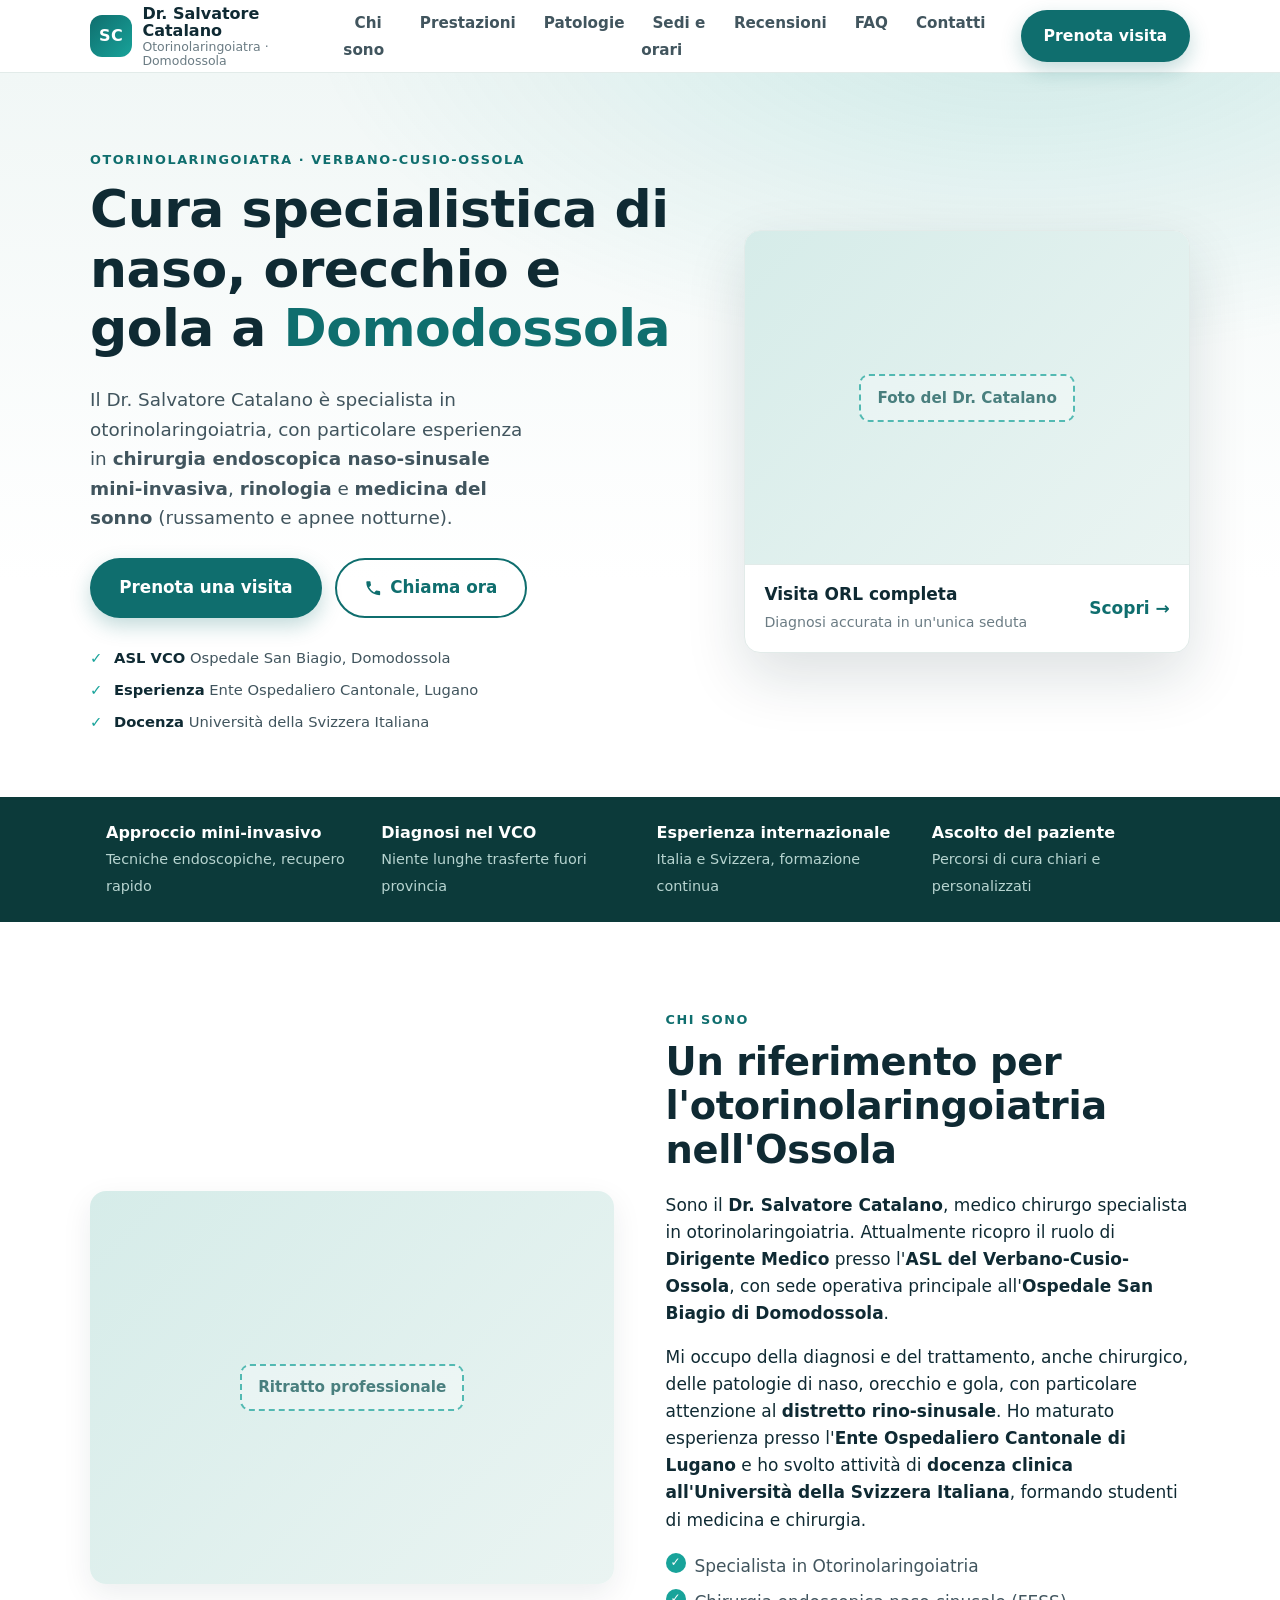
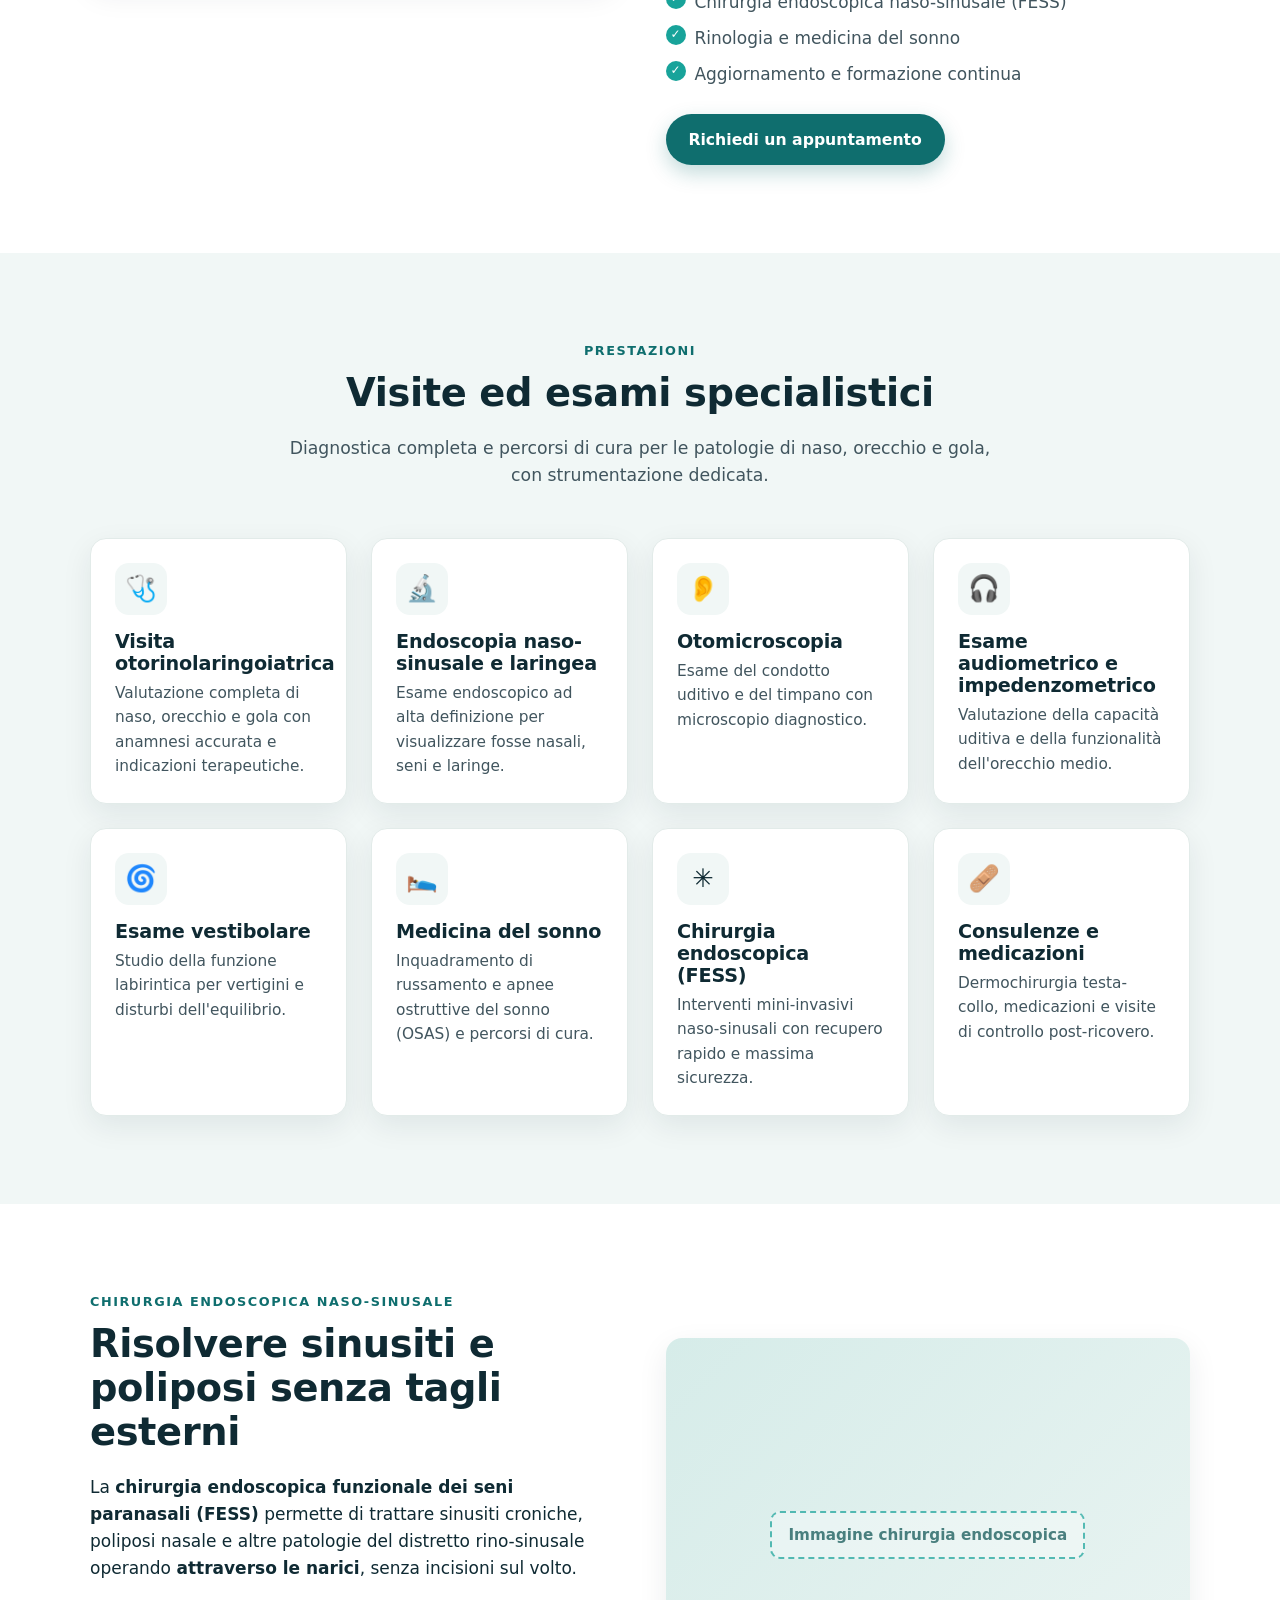
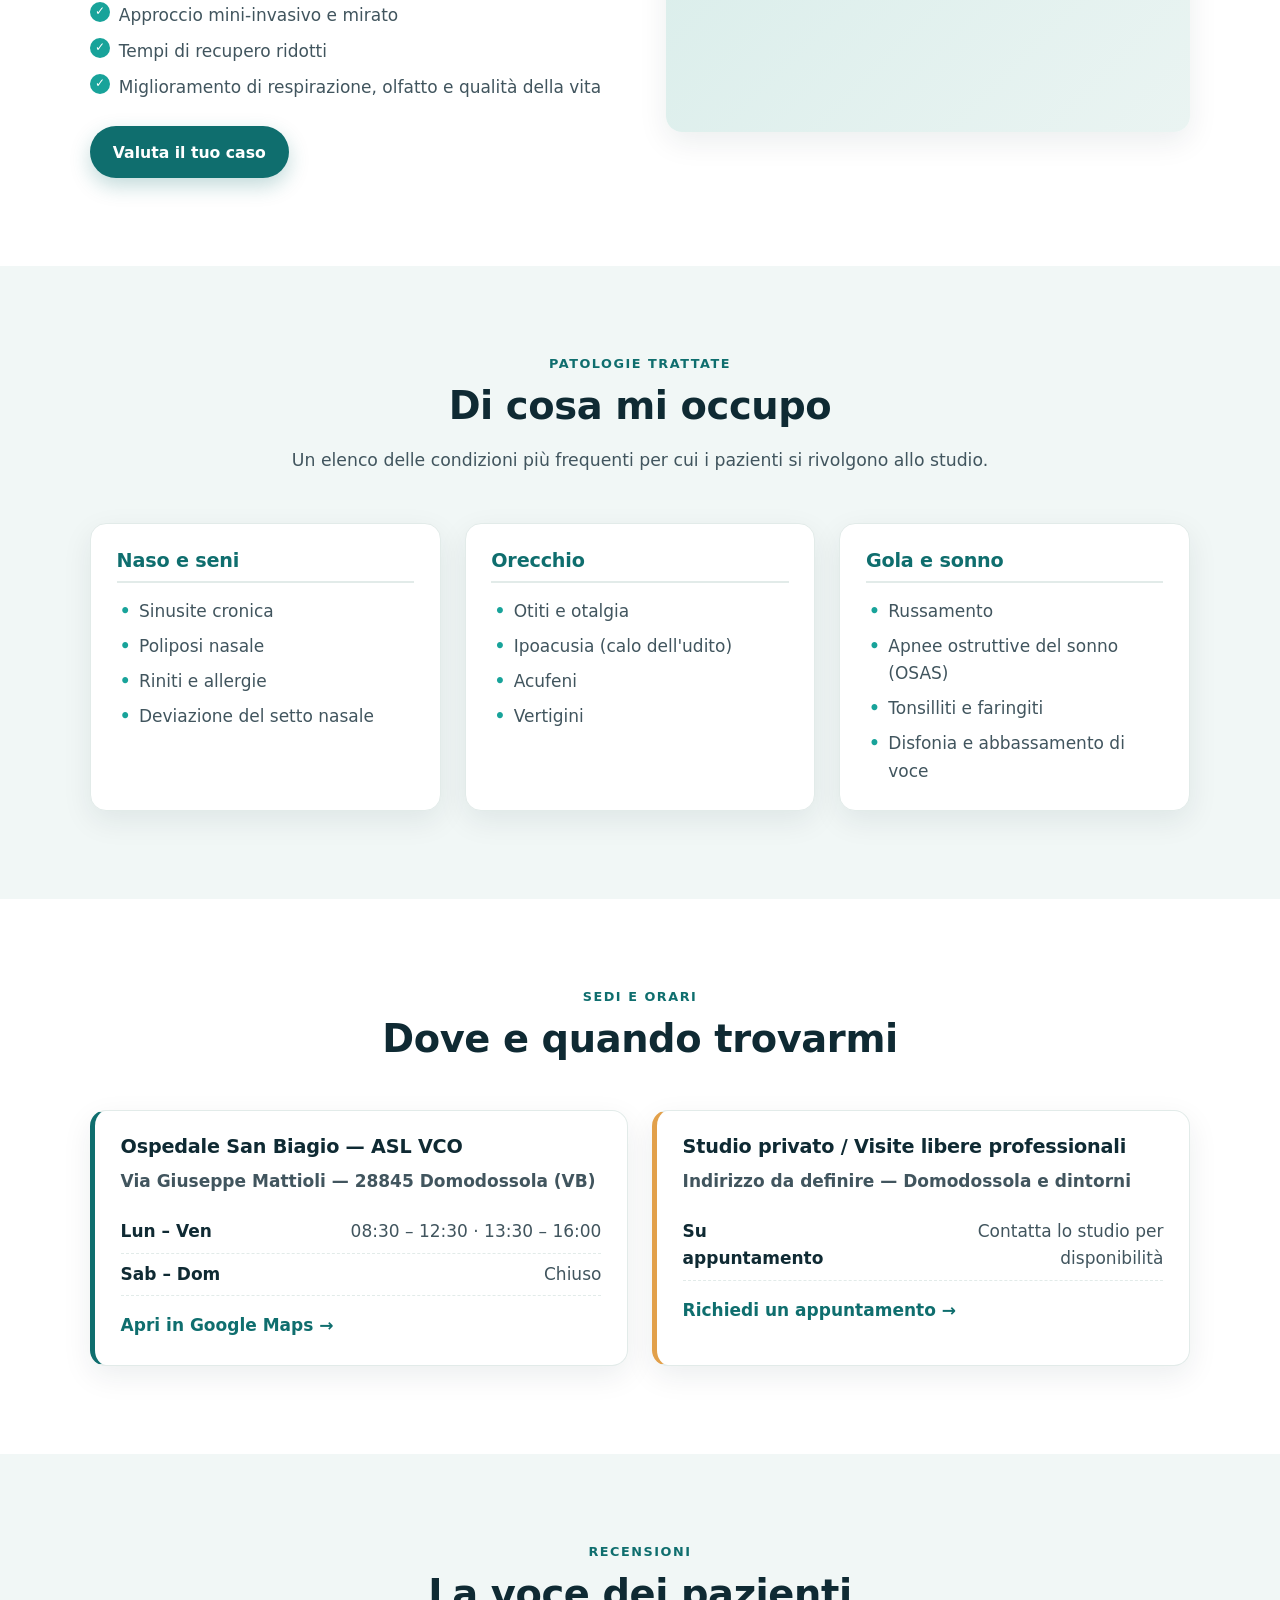
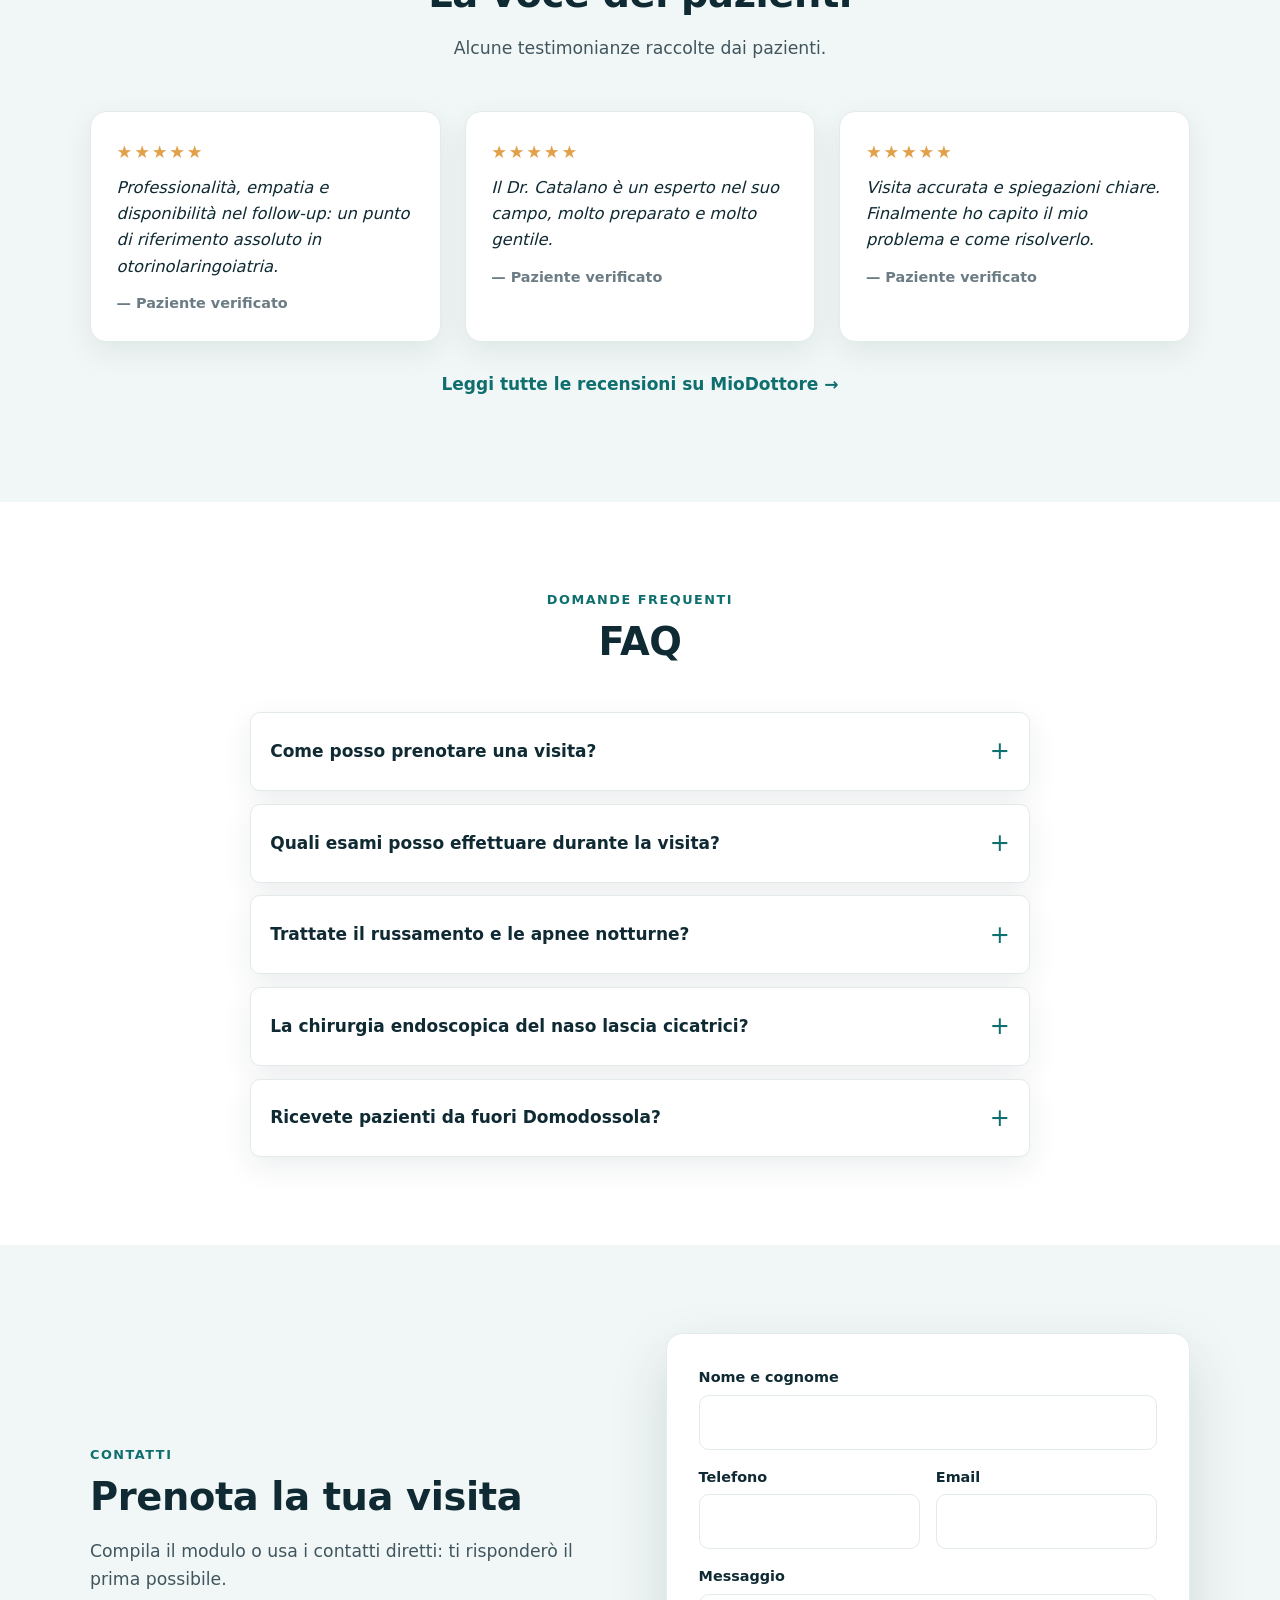
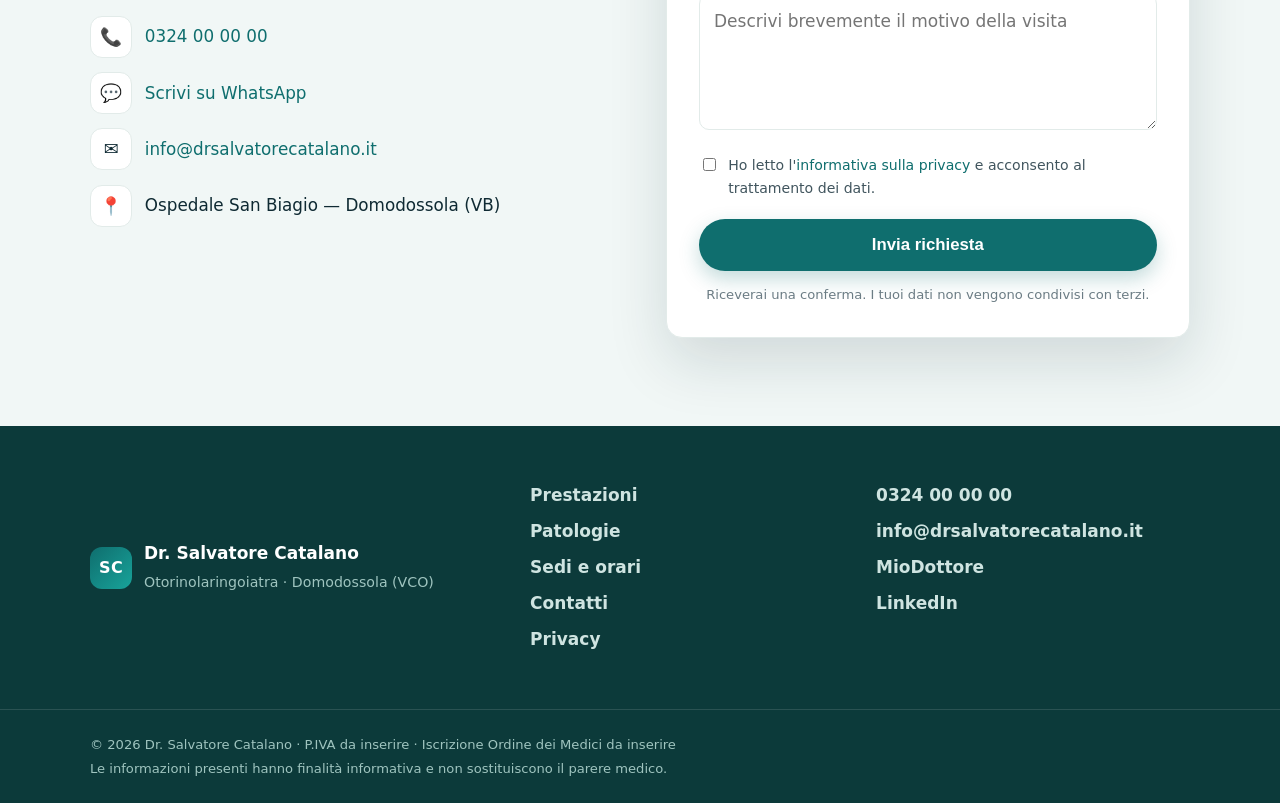
==== index.html @ 852cf67d "Crea sito statico per Dr. Salvatore Catalano (otorinolaringoiatra, Domodossola) Prima versione del s" ====
<!DOCTYPE html>
<html lang="it">
<head>
  <meta charset="UTF-8" />
  <meta name="viewport" content="width=device-width, initial-scale=1.0" />

  <!-- ===================== SEO PRIMARIO ===================== -->
  <title>Dr. Salvatore Catalano — Otorinolaringoiatra a Domodossola (VCO)</title>
  <meta name="description" content="Dr. Salvatore Catalano, otorinolaringoiatra a Domodossola. Visite ORL, chirurgia endoscopica naso-sinusale, rinologia e medicina del sonno (russamento e apnee notturne). Prenota la tua visita nel VCO." />
  <meta name="keywords" content="otorinolaringoiatra Domodossola, otorino Domodossola, otorino VCO, chirurgia endoscopica naso, apnee notturne Domodossola, rinologia Ossola, Salvatore Catalano otorino" />
  <meta name="author" content="Dr. Salvatore Catalano" />
  <meta name="robots" content="index, follow" />
  <link rel="canonical" href="https://drsalvatorecatalano.it/" />
  <meta name="theme-color" content="#0f6e6e" />

  <!-- ===================== OPEN GRAPH / SOCIAL ===================== -->
  <meta property="og:type" content="website" />
  <meta property="og:locale" content="it_IT" />
  <meta property="og:site_name" content="Dr. Salvatore Catalano — Otorinolaringoiatra" />
  <meta property="og:title" content="Dr. Salvatore Catalano — Otorinolaringoiatra a Domodossola (VCO)" />
  <meta property="og:description" content="Visite ORL, chirurgia endoscopica naso-sinusale, rinologia e medicina del sonno a Domodossola. Prenota la tua visita." />
  <meta property="og:url" content="https://drsalvatorecatalano.it/" />
  <meta property="og:image" content="https://drsalvatorecatalano.it/assets/img/og-image.jpg" />
  <meta name="twitter:card" content="summary_large_image" />
  <meta name="twitter:title" content="Dr. Salvatore Catalano — Otorinolaringoiatra a Domodossola (VCO)" />
  <meta name="twitter:description" content="Visite ORL, chirurgia endoscopica naso-sinusale, rinologia e medicina del sonno a Domodossola." />
  <meta name="twitter:image" content="https://drsalvatorecatalano.it/assets/img/og-image.jpg" />

  <!-- ===================== ICONE / MANIFEST ===================== -->
  <link rel="icon" type="image/svg+xml" href="assets/img/favicon.svg" />
  <link rel="apple-touch-icon" href="assets/img/favicon.svg" />
  <link rel="manifest" href="site.webmanifest" />

  <!-- ===================== STILI ===================== -->
  <link rel="stylesheet" href="assets/css/styles.css" />

  <!-- ===================== DATI STRUTTURATI (SEO LOCALE) =====================
       ⚠️ DA CONFERMARE: telefono, email, indirizzo esatto, coordinate geo, P.IVA.
       Questi dati alimentano Google e Maps: vanno resi REALI prima della pubblicazione. -->
  <script type="application/ld+json">
  {
    "@context": "https://schema.org",
    "@graph": [
      {
        "@type": ["Physician", "MedicalBusiness"],
        "@id": "https://drsalvatorecatalano.it/#medico",
        "name": "Dr. Salvatore Catalano — Otorinolaringoiatra",
        "alternateName": "Studio ORL Dr. Salvatore Catalano",
        "url": "https://drsalvatorecatalano.it/",
        "image": "https://drsalvatorecatalano.it/assets/img/og-image.jpg",
        "description": "Otorinolaringoiatra a Domodossola. Chirurgia endoscopica naso-sinusale, rinologia e medicina del sonno.",
        "medicalSpecialty": "Otolaryngologic",
        "priceRange": "€€",
        "telephone": "+39-0324-000000",
        "email": "info@drsalvatorecatalano.it",
        "address": {
          "@type": "PostalAddress",
          "streetAddress": "Ospedale San Biagio — Via Giuseppe Mattioli",
          "addressLocality": "Domodossola",
          "addressRegion": "VB",
          "postalCode": "28845",
          "addressCountry": "IT"
        },
        "geo": {
          "@type": "GeoCoordinates",
          "latitude": "46.1167",
          "longitude": "8.2925"
        },
        "areaServed": [
          { "@type": "City", "name": "Domodossola" },
          { "@type": "City", "name": "Villadossola" },
          { "@type": "City", "name": "Verbania" },
          { "@type": "AdministrativeArea", "name": "Verbano-Cusio-Ossola" }
        ],
        "availableService": [
          { "@type": "MedicalProcedure", "name": "Visita otorinolaringoiatrica specialistica" },
          { "@type": "MedicalProcedure", "name": "Endoscopia naso-sinusale e laringea" },
          { "@type": "MedicalProcedure", "name": "Chirurgia endoscopica naso-sinusale (FESS)" },
          { "@type": "MedicalProcedure", "name": "Diagnosi e cura delle apnee ostruttive del sonno" },
          { "@type": "MedicalProcedure", "name": "Esame audiometrico e impedenzometrico" },
          { "@type": "MedicalProcedure", "name": "Esame vestibolare" }
        ],
        "openingHoursSpecification": [
          {
            "@type": "OpeningHoursSpecification",
            "dayOfWeek": ["Monday", "Tuesday", "Wednesday", "Thursday", "Friday"],
            "opens": "08:30",
            "closes": "12:30"
          },
          {
            "@type": "OpeningHoursSpecification",
            "dayOfWeek": ["Monday", "Tuesday", "Wednesday", "Thursday", "Friday"],
            "opens": "13:30",
            "closes": "16:00"
          }
        ],
        "sameAs": [
          "https://www.miodottore.it/salvatore-catalano2/otorino/domodossola",
          "https://www.linkedin.com/in/salvatore-catalano-739bb5241/"
        ]
      },
      {
        "@type": "WebSite",
        "@id": "https://drsalvatorecatalano.it/#website",
        "url": "https://drsalvatorecatalano.it/",
        "name": "Dr. Salvatore Catalano — Otorinolaringoiatra",
        "inLanguage": "it-IT",
        "publisher": { "@id": "https://drsalvatorecatalano.it/#medico" }
      }
    ]
  }
  </script>
</head>

<body>
  <!-- ===================== SKIP LINK (accessibilità) ===================== -->
  <a class="skip-link" href="#main">Salta al contenuto</a>

  <!-- ===================== HEADER ===================== -->
  <header class="site-header" id="site-header">
    <div class="container header-inner">
      <a href="#hero" class="brand" aria-label="Dr. Salvatore Catalano — Home">
        <span class="brand-mark" aria-hidden="true">SC</span>
        <span class="brand-text">
          <strong>Dr. Salvatore Catalano</strong>
          <small>Otorinolaringoiatra · Domodossola</small>
        </span>
      </a>

      <nav class="main-nav" id="main-nav" aria-label="Navigazione principale">
        <ul>
          <li><a href="#chi-sono">Chi sono</a></li>
          <li><a href="#prestazioni">Prestazioni</a></li>
          <li><a href="#patologie">Patologie</a></li>
          <li><a href="#sedi">Sedi e orari</a></li>
          <li><a href="#recensioni">Recensioni</a></li>
          <li><a href="#faq">FAQ</a></li>
          <li><a href="#contatti">Contatti</a></li>
        </ul>
      </nav>

      <a href="#contatti" class="btn btn-primary header-cta">Prenota visita</a>

      <button class="nav-toggle" id="nav-toggle" aria-expanded="false" aria-controls="main-nav" aria-label="Apri il menu">
        <span></span><span></span><span></span>
      </button>
    </div>
  </header>

  <main id="main">
    <!-- ===================== HERO ===================== -->
    <section class="hero" id="hero">
      <div class="container hero-inner">
        <div class="hero-content">
          <p class="eyebrow">Otorinolaringoiatra · Verbano-Cusio-Ossola</p>
          <h1>Cura specialistica di naso, orecchio e gola a <span class="hl">Domodossola</span></h1>
          <p class="lead">
            Il Dr. Salvatore Catalano è specialista in otorinolaringoiatria, con particolare
            esperienza in <strong>chirurgia endoscopica naso-sinusale mini-invasiva</strong>,
            <strong>rinologia</strong> e <strong>medicina del sonno</strong> (russamento e apnee notturne).
          </p>
          <div class="hero-actions">
            <a href="#contatti" class="btn btn-primary btn-lg">Prenota una visita</a>
            <!-- ⚠️ DA CONFERMARE: numero di telefono reale -->
            <a href="tel:+390324000000" class="btn btn-ghost btn-lg">
              <svg viewBox="0 0 24 24" aria-hidden="true" class="ico"><path d="M6.6 10.8a15.5 15.5 0 0 0 6.6 6.6l2.2-2.2a1 1 0 0 1 1-.24 11.4 11.4 0 0 0 3.6.58 1 1 0 0 1 1 1V20a1 1 0 0 1-1 1A17 17 0 0 1 3 4a1 1 0 0 1 1-1h3.5a1 1 0 0 1 1 1 11.4 11.4 0 0 0 .58 3.6 1 1 0 0 1-.24 1z"/></svg>
              Chiama ora
            </a>
          </div>
          <ul class="hero-badges">
            <li><span>ASL VCO</span> Ospedale San Biagio, Domodossola</li>
            <li><span>Esperienza</span> Ente Ospedaliero Cantonale, Lugano</li>
            <li><span>Docenza</span> Università della Svizzera Italiana</li>
          </ul>
        </div>

        <div class="hero-card">
          <div class="hero-photo" role="img" aria-label="Foto del Dr. Salvatore Catalano (da inserire)">
            <!-- ⚠️ DA INSERIRE: foto professionale del medico in assets/img/dott-catalano.jpg -->
            <span class="photo-placeholder">Foto del Dr. Catalano</span>
          </div>
          <div class="hero-card-foot">
            <div>
              <strong>Visita ORL completa</strong>
              <small>Diagnosi accurata in un'unica seduta</small>
            </div>
            <a href="#prestazioni" class="link-arrow">Scopri →</a>
          </div>
        </div>
      </div>
    </section>

    <!-- ===================== STRIP DI FIDUCIA ===================== -->
    <section class="trust-strip" aria-label="Punti di forza">
      <div class="container trust-grid">
        <div class="trust-item">
          <strong>Approccio mini-invasivo</strong>
          <span>Tecniche endoscopiche, recupero rapido</span>
        </div>
        <div class="trust-item">
          <strong>Diagnosi nel VCO</strong>
          <span>Niente lunghe trasferte fuori provincia</span>
        </div>
        <div class="trust-item">
          <strong>Esperienza internazionale</strong>
          <span>Italia e Svizzera, formazione continua</span>
        </div>
        <div class="trust-item">
          <strong>Ascolto del paziente</strong>
          <span>Percorsi di cura chiari e personalizzati</span>
        </div>
      </div>
    </section>

    <!-- ===================== CHI SONO ===================== -->
    <section class="section" id="chi-sono">
      <div class="container two-col">
        <div class="col-media">
          <div class="about-photo" role="img" aria-label="Ritratto del Dr. Salvatore Catalano (da inserire)">
            <span class="photo-placeholder">Ritratto professionale</span>
          </div>
        </div>
        <div class="col-text">
          <p class="eyebrow">Chi sono</p>
          <h2>Un riferimento per l'otorinolaringoiatria nell'Ossola</h2>
          <p>
            Sono il <strong>Dr. Salvatore Catalano</strong>, medico chirurgo specialista in
            otorinolaringoiatria. Attualmente ricopro il ruolo di <strong>Dirigente Medico</strong>
            presso l'<strong>ASL del Verbano-Cusio-Ossola</strong>, con sede operativa principale
            all'<strong>Ospedale San Biagio di Domodossola</strong>.
          </p>
          <p>
            Mi occupo della diagnosi e del trattamento, anche chirurgico, delle patologie di
            naso, orecchio e gola, con particolare attenzione al <strong>distretto rino-sinusale</strong>.
            Ho maturato esperienza presso l'<strong>Ente Ospedaliero Cantonale di Lugano</strong> e
            ho svolto attività di <strong>docenza clinica all'Università della Svizzera Italiana</strong>,
            formando studenti di medicina e chirurgia.
          </p>
          <ul class="credentials">
            <li>Specialista in Otorinolaringoiatria</li>
            <li>Chirurgia endoscopica naso-sinusale (FESS)</li>
            <li>Rinologia e medicina del sonno</li>
            <li>Aggiornamento e formazione continua</li>
          </ul>
          <a href="#contatti" class="btn btn-primary">Richiedi un appuntamento</a>
        </div>
      </div>
    </section>

    <!-- ===================== PRESTAZIONI ===================== -->
    <section class="section section-soft" id="prestazioni">
      <div class="container">
        <div class="section-head">
          <p class="eyebrow">Prestazioni</p>
          <h2>Visite ed esami specialistici</h2>
          <p class="section-sub">
            Diagnostica completa e percorsi di cura per le patologie di naso, orecchio e gola,
            con strumentazione dedicata.
          </p>
        </div>

        <div class="cards-grid">
          <article class="card">
            <div class="card-ico" aria-hidden="true">🩺</div>
            <h3>Visita otorinolaringoiatrica</h3>
            <p>Valutazione completa di naso, orecchio e gola con anamnesi accurata e indicazioni terapeutiche.</p>
          </article>
          <article class="card">
            <div class="card-ico" aria-hidden="true">🔬</div>
            <h3>Endoscopia naso-sinusale e laringea</h3>
            <p>Esame endoscopico ad alta definizione per visualizzare fosse nasali, seni e laringe.</p>
          </article>
          <article class="card">
            <div class="card-ico" aria-hidden="true">👂</div>
            <h3>Otomicroscopia</h3>
            <p>Esame del condotto uditivo e del timpano con microscopio diagnostico.</p>
          </article>
          <article class="card">
            <div class="card-ico" aria-hidden="true">🎧</div>
            <h3>Esame audiometrico e impedenzometrico</h3>
            <p>Valutazione della capacità uditiva e della funzionalità dell'orecchio medio.</p>
          </article>
          <article class="card">
            <div class="card-ico" aria-hidden="true">🌀</div>
            <h3>Esame vestibolare</h3>
            <p>Studio della funzione labirintica per vertigini e disturbi dell'equilibrio.</p>
          </article>
          <article class="card">
            <div class="card-ico" aria-hidden="true">🛌</div>
            <h3>Medicina del sonno</h3>
            <p>Inquadramento di russamento e apnee ostruttive del sonno (OSAS) e percorsi di cura.</p>
          </article>
          <article class="card">
            <div class="card-ico" aria-hidden="true">✳️</div>
            <h3>Chirurgia endoscopica (FESS)</h3>
            <p>Interventi mini-invasivi naso-sinusali con recupero rapido e massima sicurezza.</p>
          </article>
          <article class="card">
            <div class="card-ico" aria-hidden="true">🩹</div>
            <h3>Consulenze e medicazioni</h3>
            <p>Dermochirurgia testa-collo, medicazioni e visite di controllo post-ricovero.</p>
          </article>
        </div>
      </div>
    </section>

    <!-- ===================== CHIRURGIA ENDOSCOPICA (FEATURE) ===================== -->
    <section class="section feature" id="chirurgia">
      <div class="container two-col">
        <div class="col-text">
          <p class="eyebrow">Chirurgia endoscopica naso-sinusale</p>
          <h2>Risolvere sinusiti e poliposi senza tagli esterni</h2>
          <p>
            La <strong>chirurgia endoscopica funzionale dei seni paranasali (FESS)</strong> permette di
            trattare sinusiti croniche, poliposi nasale e altre patologie del distretto rino-sinusale
            operando <strong>attraverso le narici</strong>, senza incisioni sul volto.
          </p>
          <ul class="ticks">
            <li>Approccio mini-invasivo e mirato</li>
            <li>Tempi di recupero ridotti</li>
            <li>Miglioramento di respirazione, olfatto e qualità della vita</li>
          </ul>
          <a href="#contatti" class="btn btn-primary">Valuta il tuo caso</a>
        </div>
        <div class="col-media">
          <div class="feature-media" role="img" aria-label="Immagine illustrativa della chirurgia endoscopica (da inserire)">
            <span class="photo-placeholder">Immagine chirurgia endoscopica</span>
          </div>
        </div>
      </div>
    </section>

    <!-- ===================== PATOLOGIE ===================== -->
    <section class="section section-soft" id="patologie">
      <div class="container">
        <div class="section-head">
          <p class="eyebrow">Patologie trattate</p>
          <h2>Di cosa mi occupo</h2>
          <p class="section-sub">Un elenco delle condizioni più frequenti per cui i pazienti si rivolgono allo studio.</p>
        </div>

        <div class="patologie-grid">
          <div class="pat-group">
            <h3>Naso e seni</h3>
            <ul>
              <li>Sinusite cronica</li>
              <li>Poliposi nasale</li>
              <li>Riniti e allergie</li>
              <li>Deviazione del setto nasale</li>
            </ul>
          </div>
          <div class="pat-group">
            <h3>Orecchio</h3>
            <ul>
              <li>Otiti e otalgia</li>
              <li>Ipoacusia (calo dell'udito)</li>
              <li>Acufeni</li>
              <li>Vertigini</li>
            </ul>
          </div>
          <div class="pat-group">
            <h3>Gola e sonno</h3>
            <ul>
              <li>Russamento</li>
              <li>Apnee ostruttive del sonno (OSAS)</li>
              <li>Tonsilliti e faringiti</li>
              <li>Disfonia e abbassamento di voce</li>
            </ul>
          </div>
        </div>
      </div>
    </section>

    <!-- ===================== SEDI E ORARI ===================== -->
    <section class="section" id="sedi">
      <div class="container">
        <div class="section-head">
          <p class="eyebrow">Sedi e orari</p>
          <h2>Dove e quando trovarmi</h2>
        </div>

        <div class="sedi-grid">
          <article class="sede-card">
            <h3>Ospedale San Biagio — ASL VCO</h3>
            <!-- ⚠️ DA CONFERMARE: via e CAP esatti -->
            <p class="sede-addr">Via Giuseppe Mattioli — 28845 Domodossola (VB)</p>
            <dl class="orari">
              <div><dt>Lun – Ven</dt><dd>08:30 – 12:30 · 13:30 – 16:00</dd></div>
              <div><dt>Sab – Dom</dt><dd>Chiuso</dd></div>
            </dl>
            <!-- ⚠️ DA CONFERMARE: link Google Maps della sede -->
            <a class="link-arrow" href="https://www.google.com/maps/search/Ospedale+San+Biagio+Domodossola" target="_blank" rel="noopener">Apri in Google Maps →</a>
          </article>

          <article class="sede-card sede-card--alt">
            <h3>Studio privato / Visite libere professionali</h3>
            <!-- ⚠️ DA COMPLETARE: indirizzo studio privato, se presente -->
            <p class="sede-addr">Indirizzo da definire — Domodossola e dintorni</p>
            <dl class="orari">
              <div><dt>Su appuntamento</dt><dd>Contatta lo studio per disponibilità</dd></div>
            </dl>
            <a class="link-arrow" href="#contatti">Richiedi un appuntamento →</a>
          </article>
        </div>
      </div>
    </section>

    <!-- ===================== RECENSIONI ===================== -->
    <section class="section section-soft" id="recensioni">
      <div class="container">
        <div class="section-head">
          <p class="eyebrow">Recensioni</p>
          <h2>La voce dei pazienti</h2>
          <p class="section-sub">Alcune testimonianze raccolte dai pazienti. <!-- ⚠️ DA VERIFICARE/AGGIORNARE dai profili reali --></p>
        </div>

        <div class="reviews-grid">
          <figure class="review">
            <div class="stars" aria-label="Valutazione 5 su 5">★★★★★</div>
            <blockquote>Professionalità, empatia e disponibilità nel follow-up: un punto di riferimento assoluto in otorinolaringoiatria.</blockquote>
            <figcaption>— Paziente verificato</figcaption>
          </figure>
          <figure class="review">
            <div class="stars" aria-label="Valutazione 5 su 5">★★★★★</div>
            <blockquote>Il Dr. Catalano è un esperto nel suo campo, molto preparato e molto gentile.</blockquote>
            <figcaption>— Paziente verificato</figcaption>
          </figure>
          <figure class="review">
            <div class="stars" aria-label="Valutazione 5 su 5">★★★★★</div>
            <blockquote>Visita accurata e spiegazioni chiare. Finalmente ho capito il mio problema e come risolverlo.</blockquote>
            <figcaption>— Paziente verificato</figcaption>
          </figure>
        </div>
        <p class="reviews-cta">
          <!-- ⚠️ DA CONFERMARE: link al profilo recensioni -->
          <a class="link-arrow" href="https://www.miodottore.it/salvatore-catalano2/otorino/domodossola" target="_blank" rel="noopener">Leggi tutte le recensioni su MioDottore →</a>
        </p>
      </div>
    </section>

    <!-- ===================== FAQ ===================== -->
    <section class="section" id="faq">
      <div class="container narrow">
        <div class="section-head">
          <p class="eyebrow">Domande frequenti</p>
          <h2>FAQ</h2>
        </div>

        <div class="faq-list">
          <details>
            <summary>Come posso prenotare una visita?</summary>
            <p>Puoi prenotare chiamando lo studio, scrivendo via WhatsApp o email, oppure compilando il modulo di contatto in questa pagina. Ti ricontatterò per concordare giorno e orario.</p>
          </details>
          <details>
            <summary>Quali esami posso effettuare durante la visita?</summary>
            <p>In base alle necessità, la visita può includere endoscopia naso-sinusale e laringea, otomicroscopia e una prima valutazione audiologica. Esami strumentali specifici vengono programmati quando indicati.</p>
          </details>
          <details>
            <summary>Trattate il russamento e le apnee notturne?</summary>
            <p>Sì. Mi occupo di medicina del sonno: inquadramento del russamento e delle apnee ostruttive del sonno (OSAS), con percorsi diagnostici e terapeutici dedicati.</p>
          </details>
          <details>
            <summary>La chirurgia endoscopica del naso lascia cicatrici?</summary>
            <p>No. La chirurgia endoscopica naso-sinusale (FESS) si esegue attraverso le narici, senza incisioni esterne sul volto, con tempi di recupero generalmente più rapidi.</p>
          </details>
          <details>
            <summary>Ricevete pazienti da fuori Domodossola?</summary>
            <p>Certamente. Lo studio è punto di riferimento per Domodossola e per tutto il Verbano-Cusio-Ossola: Villadossola, Verbania, valli ossolane e zone limitrofe.</p>
          </details>
        </div>
      </div>
    </section>

    <!-- ===================== CONTATTI ===================== -->
    <section class="section section-contact" id="contatti">
      <div class="container two-col">
        <div class="col-text">
          <p class="eyebrow">Contatti</p>
          <h2>Prenota la tua visita</h2>
          <p class="section-sub">Compila il modulo o usa i contatti diretti: ti risponderò il prima possibile.</p>

          <ul class="contact-list">
            <li>
              <span class="contact-ico" aria-hidden="true">📞</span>
              <!-- ⚠️ DA CONFERMARE -->
              <a href="tel:+390324000000">0324 00 00 00</a>
            </li>
            <li>
              <span class="contact-ico" aria-hidden="true">💬</span>
              <!-- ⚠️ DA CONFERMARE: numero WhatsApp -->
              <a href="https://wa.me/390324000000" target="_blank" rel="noopener">Scrivi su WhatsApp</a>
            </li>
            <li>
              <span class="contact-ico" aria-hidden="true">✉️</span>
              <!-- ⚠️ DA CONFERMARE -->
              <a href="mailto:info@drsalvatorecatalano.it">info@drsalvatorecatalano.it</a>
            </li>
            <li>
              <span class="contact-ico" aria-hidden="true">📍</span>
              <span>Ospedale San Biagio — Domodossola (VB)</span>
            </li>
          </ul>
        </div>

        <div class="col-form">
          <!-- ⚠️ Il modulo usa un servizio gratuito (Formspree/Web3Forms). Vedi README per attivarlo. -->
          <form class="contact-form" action="https://formspree.io/f/XXXXXXX" method="POST" novalidate>
            <div class="field">
              <label for="nome">Nome e cognome</label>
              <input type="text" id="nome" name="nome" autocomplete="name" required />
            </div>
            <div class="field-row">
              <div class="field">
                <label for="telefono">Telefono</label>
                <input type="tel" id="telefono" name="telefono" autocomplete="tel" required />
              </div>
              <div class="field">
                <label for="email">Email</label>
                <input type="email" id="email" name="email" autocomplete="email" />
              </div>
            </div>
            <div class="field">
              <label for="messaggio">Messaggio</label>
              <textarea id="messaggio" name="messaggio" rows="4" placeholder="Descrivi brevemente il motivo della visita"></textarea>
            </div>
            <label class="consent">
              <input type="checkbox" name="privacy" required />
              <span>Ho letto l'<a href="privacy.html" target="_blank" rel="noopener">informativa sulla privacy</a> e acconsento al trattamento dei dati.</span>
            </label>
            <button type="submit" class="btn btn-primary btn-lg btn-block">Invia richiesta</button>
            <p class="form-note">Riceverai una conferma. I tuoi dati non vengono condivisi con terzi.</p>
          </form>
        </div>
      </div>
    </section>
  </main>

  <!-- ===================== FOOTER ===================== -->
  <footer class="site-footer">
    <div class="container footer-grid">
      <div class="footer-brand">
        <span class="brand-mark" aria-hidden="true">SC</span>
        <div>
          <strong>Dr. Salvatore Catalano</strong>
          <small>Otorinolaringoiatra · Domodossola (VCO)</small>
        </div>
      </div>

      <nav class="footer-nav" aria-label="Link rapidi">
        <a href="#prestazioni">Prestazioni</a>
        <a href="#patologie">Patologie</a>
        <a href="#sedi">Sedi e orari</a>
        <a href="#contatti">Contatti</a>
        <a href="privacy.html">Privacy</a>
      </nav>

      <div class="footer-contact">
        <!-- ⚠️ DA CONFERMARE -->
        <a href="tel:+390324000000">0324 00 00 00</a>
        <a href="mailto:info@drsalvatorecatalano.it">info@drsalvatorecatalano.it</a>
        <a href="https://www.miodottore.it/salvatore-catalano2/otorino/domodossola" target="_blank" rel="noopener">MioDottore</a>
        <a href="https://www.linkedin.com/in/salvatore-catalano-739bb5241/" target="_blank" rel="noopener">LinkedIn</a>
      </div>
    </div>

    <div class="footer-bottom">
      <div class="container">
        <!-- ⚠️ DA CONFERMARE: P.IVA / Ordine dei Medici -->
        <p>© <span id="year"></span> Dr. Salvatore Catalano · P.IVA da inserire · Iscrizione Ordine dei Medici da inserire</p>
        <p>Le informazioni presenti hanno finalità informativa e non sostituiscono il parere medico.</p>
      </div>
    </div>
  </footer>

  <!-- ===================== AZIONI FLOTTANTI (mobile) ===================== -->
  <div class="floating-actions" aria-hidden="false">
    <!-- ⚠️ DA CONFERMARE -->
    <a href="https://wa.me/390324000000" class="fab fab-wa" target="_blank" rel="noopener" aria-label="Scrivi su WhatsApp">
      <svg viewBox="0 0 24 24" aria-hidden="true"><path d="M12 2a10 10 0 0 0-8.5 15.2L2 22l4.9-1.3A10 10 0 1 0 12 2m0 1.8a8.2 8.2 0 0 1 0 16.4 8.1 8.1 0 0 1-4.1-1.1l-.3-.2-2.9.8.8-2.8-.2-.3A8.2 8.2 0 0 1 12 3.8m4.7 11.6c-.2.6-1.2 1.1-1.7 1.1-.4 0-1 .1-3.2-.8-2.7-1.1-4.4-3.8-4.5-4-.1-.2-1-1.4-1-2.6 0-1.3.7-1.9.9-2.1.2-.2.4-.3.6-.3h.5c.2 0 .4 0 .5.4l.7 1.7c.1.2.1.4 0 .5l-.3.5-.3.3c-.1.1-.3.3-.1.6.2.3.8 1.3 1.7 2.1 1.2 1 2.1 1.4 2.4 1.5.2.1.4.1.6-.1l.6-.7c.2-.2.3-.2.5-.1l1.6.8c.3.1.4.2.5.3z"/></svg>
    </a>
    <!-- ⚠️ DA CONFERMARE -->
    <a href="tel:+390324000000" class="fab fab-call" aria-label="Chiama lo studio">
      <svg viewBox="0 0 24 24" aria-hidden="true"><path d="M6.6 10.8a15.5 15.5 0 0 0 6.6 6.6l2.2-2.2a1 1 0 0 1 1-.24 11.4 11.4 0 0 0 3.6.58 1 1 0 0 1 1 1V20a1 1 0 0 1-1 1A17 17 0 0 1 3 4a1 1 0 0 1 1-1h3.5a1 1 0 0 1 1 1 11.4 11.4 0 0 0 .58 3.6 1 1 0 0 1-.24 1z"/></svg>
    </a>
  </div>

  <script src="assets/js/main.js" defer></script>
</body>
</html>
---- assets/css/styles.css ----
/* =========================================================================
   Dr. Salvatore Catalano — Otorinolaringoiatra
   Foglio di stile principale · mobile-first · senza dipendenze esterne
   ========================================================================= */

:root {
  /* Colori */
  --ink:        #0f2a33;   /* testo scuro / navy */
  --ink-soft:   #41555e;   /* testo secondario */
  --muted:      #6b7c84;   /* testo tenue */
  --brand:      #0f6e6e;   /* teal principale */
  --brand-dark: #0a5050;
  --brand-2:    #18a39a;   /* teal chiaro */
  --accent:     #e2a04a;   /* sabbia caldo (usato con parsimonia) */
  --bg:         #ffffff;
  --bg-soft:    #f1f7f6;   /* sezioni alternate */
  --bg-deep:    #0c3a3a;   /* footer / blocchi scuri */
  --line:       #e2ebe9;
  --white:      #ffffff;

  /* Tipografia */
  --font: system-ui, -apple-system, "Segoe UI", Roboto, Helvetica, Arial, sans-serif;

  /* Misure */
  --maxw: 1140px;
  --radius: 16px;
  --radius-sm: 10px;
  --shadow: 0 10px 30px rgba(15, 42, 51, .08);
  --shadow-lg: 0 24px 60px rgba(15, 42, 51, .14);
  --gap: clamp(1rem, 2vw, 1.5rem);
}

/* ----------------------------- Reset di base ----------------------------- */
*, *::before, *::after { box-sizing: border-box; }
html { scroll-behavior: smooth; -webkit-text-size-adjust: 100%; }
body {
  margin: 0;
  font-family: var(--font);
  color: var(--ink);
  background: var(--bg);
  line-height: 1.6;
  font-size: 17px;
  -webkit-font-smoothing: antialiased;
}
img { max-width: 100%; display: block; }
a { color: var(--brand); text-decoration: none; }
a:hover { text-decoration: underline; }
h1, h2, h3 { line-height: 1.15; color: var(--ink); margin: 0 0 .5em; letter-spacing: -.01em; }
h1 { font-size: clamp(2rem, 5vw, 3.25rem); font-weight: 800; }
h2 { font-size: clamp(1.6rem, 3.5vw, 2.4rem); font-weight: 800; }
h3 { font-size: 1.2rem; font-weight: 700; }
p  { margin: 0 0 1rem; }
ul { margin: 0; padding: 0; }

/* ----------------------------- Utility ----------------------------- */
.container { width: 100%; max-width: var(--maxw); margin: 0 auto; padding: 0 20px; }
.narrow { max-width: 820px; }
.eyebrow {
  text-transform: uppercase; letter-spacing: .12em; font-size: .8rem;
  font-weight: 700; color: var(--brand); margin: 0 0 .6rem;
}
.hl { color: var(--brand); }
.skip-link {
  position: absolute; left: -9999px; top: 0; background: var(--brand); color: #fff;
  padding: .6rem 1rem; z-index: 1000; border-radius: 0 0 8px 0;
}
.skip-link:focus { left: 0; }

/* ----------------------------- Bottoni ----------------------------- */
.btn {
  display: inline-flex; align-items: center; gap: .5rem; justify-content: center;
  padding: .7rem 1.3rem; border-radius: 999px; font-weight: 700; font-size: .98rem;
  border: 2px solid transparent; cursor: pointer; transition: transform .15s ease, box-shadow .15s ease, background .15s ease;
  text-decoration: none; white-space: nowrap;
}
.btn:hover { text-decoration: none; transform: translateY(-1px); }
.btn-primary { background: var(--brand); color: #fff; box-shadow: 0 8px 20px rgba(15,110,110,.25); }
.btn-primary:hover { background: var(--brand-dark); color: #fff; }
.btn-ghost { background: transparent; color: var(--brand); border-color: var(--brand); }
.btn-ghost:hover { background: var(--brand); color: #fff; }
.btn-lg { padding: .9rem 1.7rem; font-size: 1.05rem; }
.btn-block { width: 100%; }
.btn .ico { width: 1.1em; height: 1.1em; fill: currentColor; }

.link-arrow { font-weight: 700; color: var(--brand); }
.link-arrow:hover { text-decoration: underline; }

/* ----------------------------- Header ----------------------------- */
.site-header {
  position: sticky; top: 0; z-index: 100;
  background: rgba(255,255,255,.92);
  backdrop-filter: saturate(160%) blur(10px);
  border-bottom: 1px solid var(--line);
}
.header-inner { display: flex; align-items: center; gap: 1rem; min-height: 72px; }
.brand { display: flex; align-items: center; gap: .65rem; color: var(--ink); }
.brand:hover { text-decoration: none; }
.brand-mark {
  width: 42px; height: 42px; flex: none; border-radius: 12px;
  background: linear-gradient(135deg, var(--brand), var(--brand-2));
  color: #fff; font-weight: 800; letter-spacing: .02em;
  display: grid; place-items: center; font-size: 1rem;
}
.brand-text { display: flex; flex-direction: column; line-height: 1.1; }
.brand-text strong { font-size: 1rem; }
.brand-text small { color: var(--muted); font-size: .78rem; }

.main-nav { margin-left: auto; }
.main-nav ul { display: flex; gap: .35rem; list-style: none; }
.main-nav a {
  color: var(--ink-soft); font-weight: 600; font-size: .95rem;
  padding: .5rem .7rem; border-radius: 8px;
}
.main-nav a:hover { color: var(--brand); background: var(--bg-soft); text-decoration: none; }

.header-cta { margin-left: .5rem; }

.nav-toggle {
  display: none; margin-left: auto; width: 44px; height: 44px; border: 0; background: transparent;
  cursor: pointer; padding: 10px;
}
.nav-toggle span { display: block; height: 2.5px; background: var(--ink); border-radius: 2px; margin: 4px 0; transition: .25s; }
.nav-toggle[aria-expanded="true"] span:nth-child(1) { transform: translateY(6.5px) rotate(45deg); }
.nav-toggle[aria-expanded="true"] span:nth-child(2) { opacity: 0; }
.nav-toggle[aria-expanded="true"] span:nth-child(3) { transform: translateY(-6.5px) rotate(-45deg); }

/* ----------------------------- Hero ----------------------------- */
.hero {
  background:
    radial-gradient(1200px 600px at 80% -10%, rgba(24,163,154,.16), transparent 60%),
    linear-gradient(180deg, var(--bg-soft), #fff 70%);
  padding: clamp(2.5rem, 6vw, 5rem) 0 clamp(2.5rem, 5vw, 4rem);
}
.hero-inner { display: grid; grid-template-columns: 1.15fr .85fr; gap: clamp(1.5rem, 4vw, 3.5rem); align-items: center; }
.hero-content .lead { font-size: 1.15rem; color: var(--ink-soft); max-width: 38ch; }
.hero-actions { display: flex; flex-wrap: wrap; gap: .8rem; margin: 1.6rem 0 1.8rem; }
.hero-badges { list-style: none; display: grid; gap: .5rem; }
.hero-badges li { color: var(--ink-soft); font-size: .92rem; padding-left: 1.5rem; position: relative; }
.hero-badges li::before { content: "✓"; position: absolute; left: 0; color: var(--brand-2); font-weight: 800; }
.hero-badges span { font-weight: 700; color: var(--ink); }

.hero-card {
  background: #fff; border: 1px solid var(--line); border-radius: var(--radius);
  box-shadow: var(--shadow-lg); overflow: hidden;
}
.hero-photo, .about-photo, .feature-media {
  background: linear-gradient(135deg, #d6ece9, #eaf4f2);
  display: grid; place-items: center; color: var(--brand-dark);
}
.hero-photo { aspect-ratio: 4/3; }
.photo-placeholder {
  font-weight: 700; font-size: .95rem; opacity: .7; border: 2px dashed var(--brand-2);
  padding: .6rem 1rem; border-radius: 10px; background: rgba(255,255,255,.5);
}
.hero-card-foot {
  display: flex; align-items: center; justify-content: space-between; gap: 1rem;
  padding: 1rem 1.2rem; border-top: 1px solid var(--line);
}
.hero-card-foot strong { display: block; }
.hero-card-foot small { color: var(--muted); }

/* ----------------------------- Strip fiducia ----------------------------- */
.trust-strip { background: var(--bg-deep); color: #eaf4f2; }
.trust-grid { display: grid; grid-template-columns: repeat(4, 1fr); gap: 1px; }
.trust-item { padding: 1.4rem 1rem; }
.trust-item strong { display: block; color: #fff; font-size: 1rem; }
.trust-item span { color: #b7d4d0; font-size: .9rem; }

/* ----------------------------- Sezioni ----------------------------- */
.section { padding: clamp(3rem, 7vw, 5.5rem) 0; }
.section-soft { background: var(--bg-soft); }
.section-head { text-align: center; max-width: 720px; margin: 0 auto clamp(1.8rem, 4vw, 3rem); }
.section-sub { color: var(--ink-soft); font-size: 1.08rem; }

.two-col { display: grid; grid-template-columns: 1fr 1fr; gap: clamp(1.5rem, 4vw, 3.5rem); align-items: center; }
.col-text h2 { margin-top: .2rem; }
.about-photo, .feature-media { aspect-ratio: 4/3; border-radius: var(--radius); box-shadow: var(--shadow); }

.credentials, .ticks { list-style: none; display: grid; gap: .55rem; margin: 1.2rem 0 1.6rem; }
.credentials li, .ticks li { padding-left: 1.8rem; position: relative; color: var(--ink-soft); }
.credentials li::before, .ticks li::before {
  content: "✓"; position: absolute; left: 0; top: 0;
  color: #fff; background: var(--brand-2); width: 1.25rem; height: 1.25rem;
  border-radius: 50%; display: grid; place-items: center; font-size: .75rem; font-weight: 800;
}

/* ----------------------------- Cards prestazioni ----------------------------- */
.cards-grid { display: grid; grid-template-columns: repeat(auto-fit, minmax(250px, 1fr)); gap: var(--gap); }
.card {
  background: #fff; border: 1px solid var(--line); border-radius: var(--radius);
  padding: 1.5rem; box-shadow: var(--shadow); transition: transform .18s ease, box-shadow .18s ease;
}
.card:hover { transform: translateY(-4px); box-shadow: var(--shadow-lg); }
.card-ico {
  width: 52px; height: 52px; border-radius: 14px; display: grid; place-items: center;
  font-size: 1.6rem; background: var(--bg-soft); margin-bottom: 1rem;
}
.card h3 { margin-bottom: .35rem; }
.card p { color: var(--ink-soft); margin: 0; font-size: .96rem; }

/* ----------------------------- Feature ----------------------------- */
.feature { background: #fff; }

/* ----------------------------- Patologie ----------------------------- */
.patologie-grid { display: grid; grid-template-columns: repeat(auto-fit, minmax(260px, 1fr)); gap: var(--gap); }
.pat-group {
  background: #fff; border: 1px solid var(--line); border-radius: var(--radius); padding: 1.6rem;
  box-shadow: var(--shadow);
}
.pat-group h3 { color: var(--brand); border-bottom: 2px solid var(--line); padding-bottom: .6rem; margin-bottom: .9rem; }
.pat-group ul { list-style: none; display: grid; gap: .5rem; }
.pat-group li { padding-left: 1.4rem; position: relative; color: var(--ink-soft); }
.pat-group li::before { content: "•"; color: var(--brand-2); position: absolute; left: .2rem; font-weight: 800; }

/* ----------------------------- Sedi ----------------------------- */
.sedi-grid { display: grid; grid-template-columns: repeat(auto-fit, minmax(300px, 1fr)); gap: var(--gap); }
.sede-card {
  background: #fff; border: 1px solid var(--line); border-left: 5px solid var(--brand);
  border-radius: var(--radius); padding: 1.6rem; box-shadow: var(--shadow);
}
.sede-card--alt { border-left-color: var(--accent); }
.sede-addr { color: var(--ink-soft); font-weight: 600; }
.orari { margin: 1rem 0; }
.orari div { display: flex; justify-content: space-between; gap: 1rem; padding: .45rem 0; border-bottom: 1px dashed var(--line); }
.orari dt { font-weight: 700; color: var(--ink); margin: 0; }
.orari dd { margin: 0; color: var(--ink-soft); text-align: right; }

/* ----------------------------- Recensioni ----------------------------- */
.reviews-grid { display: grid; grid-template-columns: repeat(auto-fit, minmax(280px, 1fr)); gap: var(--gap); }
.review {
  background: #fff; border: 1px solid var(--line); border-radius: var(--radius);
  padding: 1.6rem; margin: 0; box-shadow: var(--shadow);
}
.stars { color: var(--accent); letter-spacing: .1em; font-size: 1.1rem; margin-bottom: .6rem; }
.review blockquote { margin: 0 0 .8rem; font-size: 1.02rem; color: var(--ink); font-style: italic; }
.review figcaption { color: var(--muted); font-weight: 600; font-size: .9rem; }
.reviews-cta { text-align: center; margin-top: 1.8rem; }

/* ----------------------------- FAQ ----------------------------- */
.faq-list { display: grid; gap: .8rem; }
.faq-list details {
  background: #fff; border: 1px solid var(--line); border-radius: var(--radius-sm);
  padding: .2rem 1.2rem; box-shadow: var(--shadow);
}
.faq-list summary {
  cursor: pointer; font-weight: 700; padding: 1rem 0; list-style: none;
  display: flex; justify-content: space-between; align-items: center; gap: 1rem;
}
.faq-list summary::-webkit-details-marker { display: none; }
.faq-list summary::after { content: "+"; color: var(--brand); font-size: 1.5rem; font-weight: 400; transition: transform .2s; }
.faq-list details[open] summary::after { transform: rotate(45deg); }
.faq-list details p { color: var(--ink-soft); padding-bottom: 1rem; margin: 0; }

/* ----------------------------- Contatti ----------------------------- */
.section-contact { background: var(--bg-soft); }
.contact-list { list-style: none; display: grid; gap: .9rem; margin: 1.4rem 0 0; }
.contact-list li { display: flex; align-items: center; gap: .8rem; font-size: 1.05rem; }
.contact-ico {
  width: 42px; height: 42px; flex: none; border-radius: 12px; background: #fff;
  border: 1px solid var(--line); display: grid; place-items: center; font-size: 1.1rem;
}
.contact-form {
  background: #fff; border: 1px solid var(--line); border-radius: var(--radius);
  padding: clamp(1.4rem, 3vw, 2rem); box-shadow: var(--shadow-lg);
}
.field { margin-bottom: 1rem; }
.field-row { display: grid; grid-template-columns: 1fr 1fr; gap: 1rem; }
.field label { display: block; font-weight: 700; font-size: .9rem; margin-bottom: .35rem; }
.field input, .field textarea {
  width: 100%; padding: .8rem .9rem; border: 1.5px solid var(--line); border-radius: 10px;
  font: inherit; color: var(--ink); background: #fff; transition: border-color .15s;
}
.field input:focus, .field textarea:focus { outline: none; border-color: var(--brand); }
.consent { display: flex; gap: .6rem; align-items: flex-start; font-size: .88rem; color: var(--ink-soft); margin: .4rem 0 1.2rem; }
.consent input { margin-top: .25rem; flex: none; }
.form-note { font-size: .82rem; color: var(--muted); text-align: center; margin: .8rem 0 0; }

/* ----------------------------- Footer ----------------------------- */
.site-footer { background: var(--bg-deep); color: #cfe4e1; }
.footer-grid {
  display: grid; grid-template-columns: 1.3fr 1fr 1fr; gap: 2rem;
  padding: clamp(2.5rem, 5vw, 3.5rem) 20px;
}
.footer-brand { display: flex; align-items: center; gap: .75rem; }
.footer-brand strong { display: block; color: #fff; }
.footer-brand small { color: #9fc4bf; }
.footer-nav, .footer-contact { display: grid; gap: .55rem; align-content: start; }
.footer-nav a, .footer-contact a { color: #cfe4e1; font-weight: 600; }
.footer-nav a:hover, .footer-contact a:hover { color: #fff; }
.footer-bottom { border-top: 1px solid rgba(255,255,255,.12); }
.footer-bottom .container { padding: 1.3rem 20px; }
.footer-bottom p { margin: .2rem 0; font-size: .82rem; color: #9fc4bf; }

/* ----------------------------- Azioni flottanti ----------------------------- */
.floating-actions { position: fixed; right: 16px; bottom: 16px; display: none; flex-direction: column; gap: .7rem; z-index: 90; }
.fab {
  width: 56px; height: 56px; border-radius: 50%; display: grid; place-items: center;
  box-shadow: var(--shadow-lg); color: #fff;
}
.fab:hover { text-decoration: none; transform: translateY(-2px); }
.fab svg { width: 28px; height: 28px; fill: currentColor; }
.fab-wa { background: #25d366; }
.fab-call { background: var(--brand); }

/* ----------------------------- Responsive ----------------------------- */
@media (max-width: 900px) {
  .hero-inner, .two-col { grid-template-columns: 1fr; }
  .hero-card { max-width: 460px; margin: 0 auto; }
  .trust-grid { grid-template-columns: repeat(2, 1fr); }
  .footer-grid { grid-template-columns: 1fr 1fr; }
}

@media (max-width: 720px) {
  .header-cta { display: none; }
  .nav-toggle { display: block; }
  .main-nav {
    position: fixed; inset: 72px 0 auto 0; background: #fff; margin: 0;
    border-bottom: 1px solid var(--line); box-shadow: var(--shadow);
    max-height: 0; overflow: hidden; transition: max-height .3s ease;
  }
  .main-nav.open { max-height: 80vh; }
  .main-nav ul { flex-direction: column; padding: .8rem; gap: .2rem; }
  .main-nav a { display: block; padding: .9rem; font-size: 1.05rem; }
  .field-row { grid-template-columns: 1fr; }
  .floating-actions { display: flex; }
  .footer-grid { grid-template-columns: 1fr; }
}

@media (max-width: 460px) {
  .trust-grid { grid-template-columns: 1fr; }
  .brand-text small { display: none; }
}

/* ----------------------------- Accessibilità ----------------------------- */
:focus-visible { outline: 3px solid var(--brand-2); outline-offset: 2px; border-radius: 4px; }
@media (prefers-reduced-motion: reduce) {
  html { scroll-behavior: auto; }
  * { transition: none !important; animation: none !important; }
}
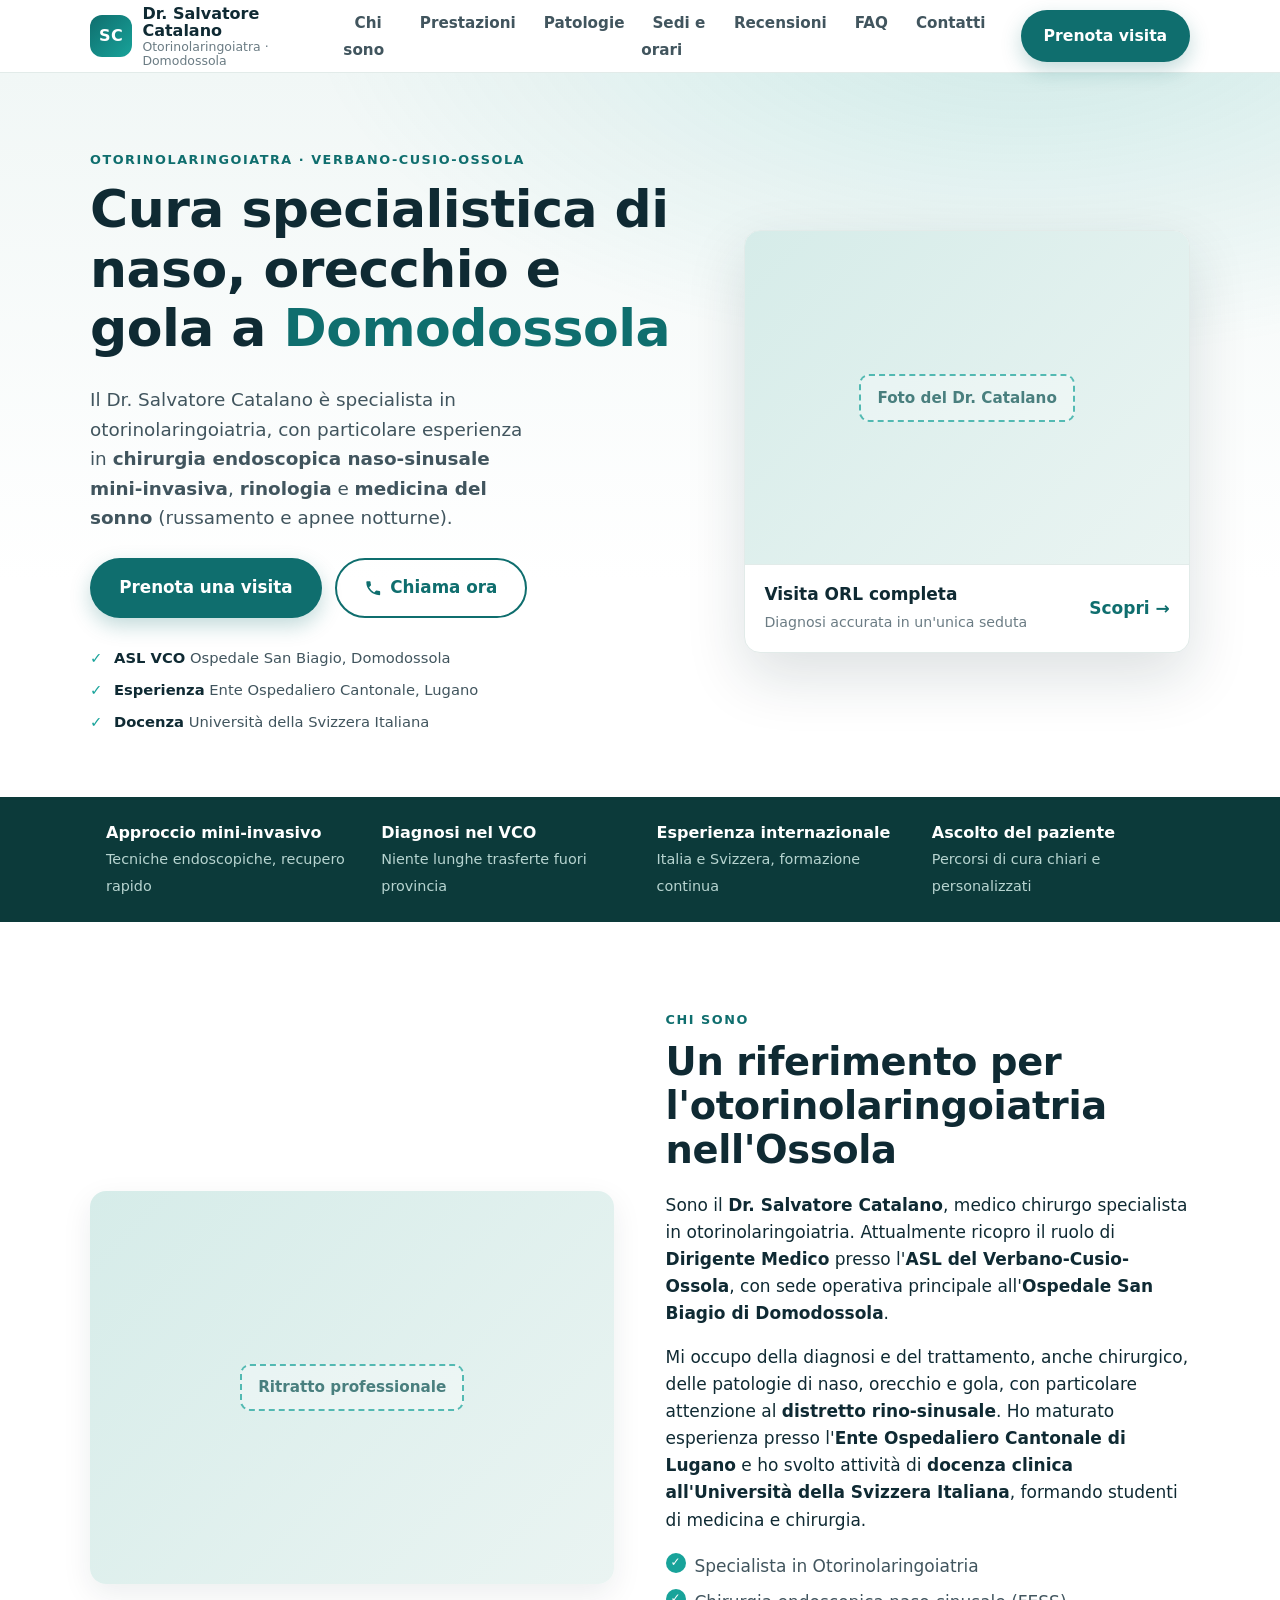
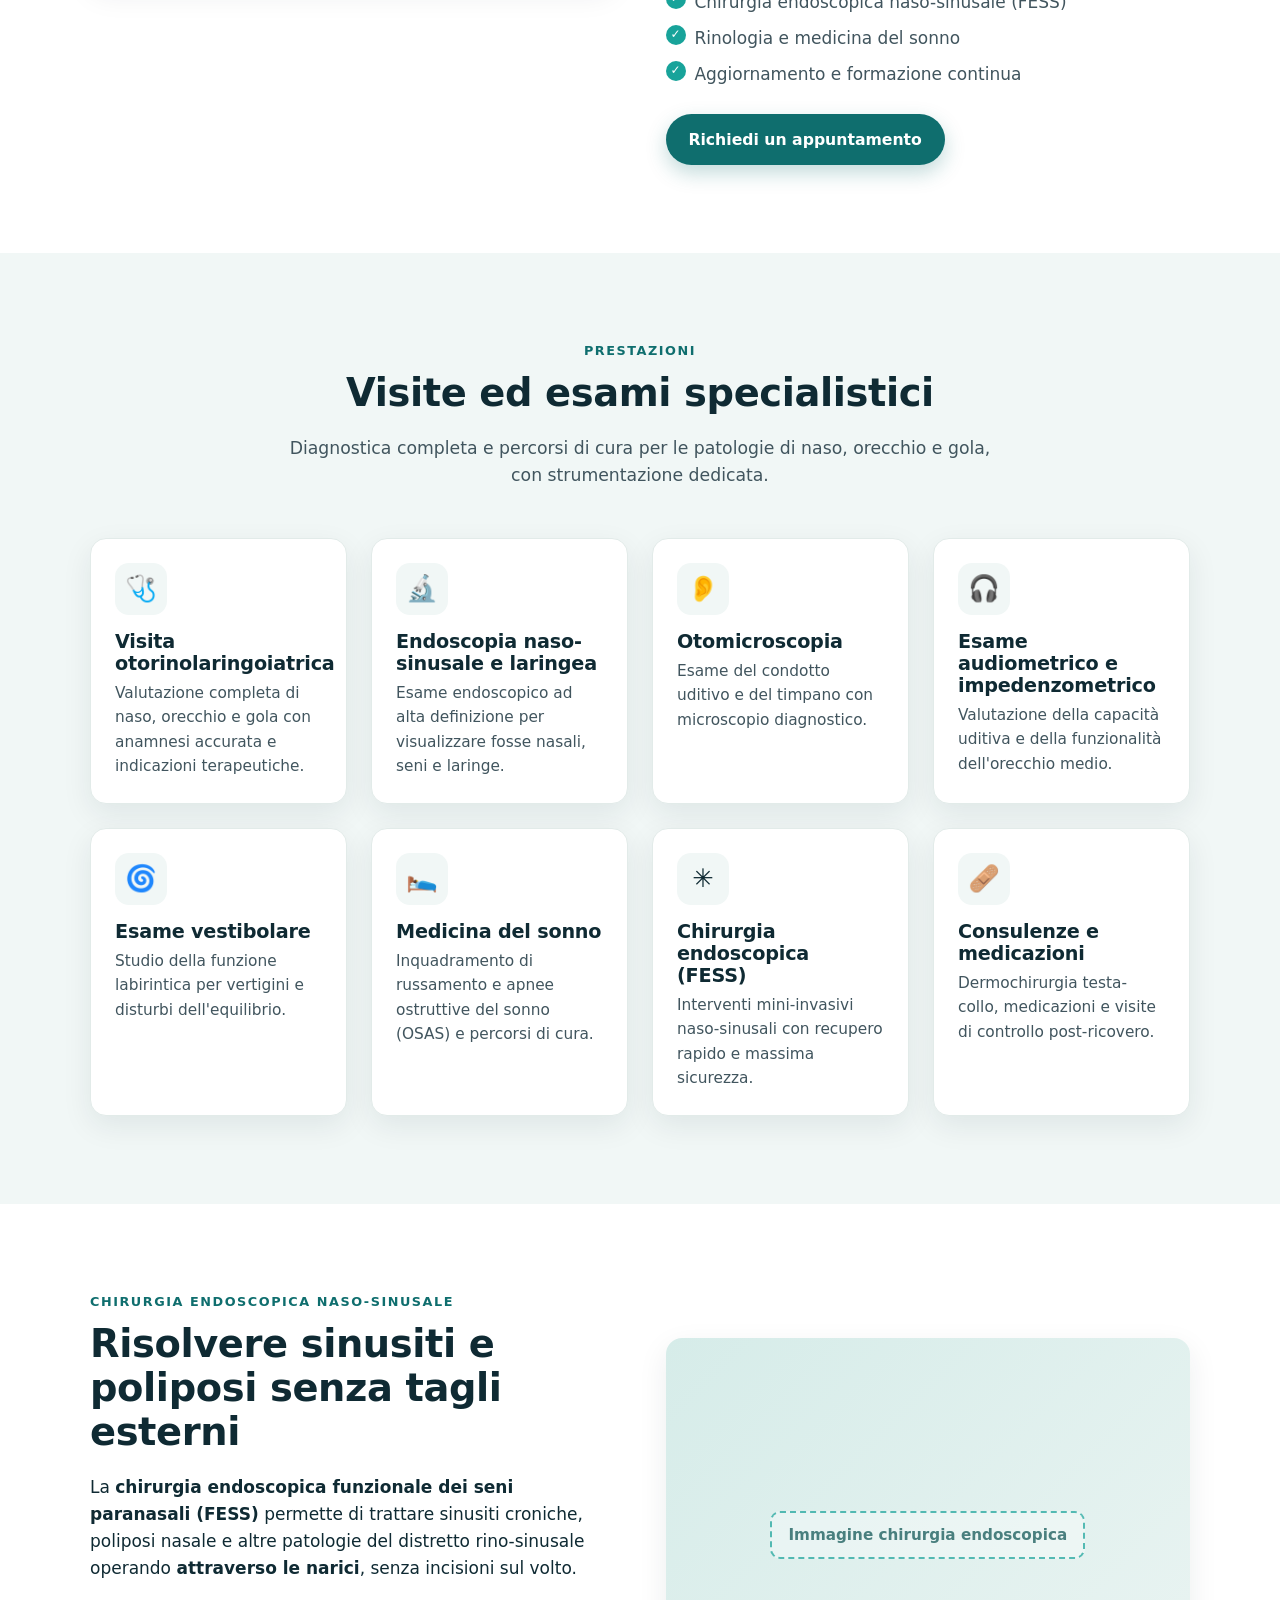
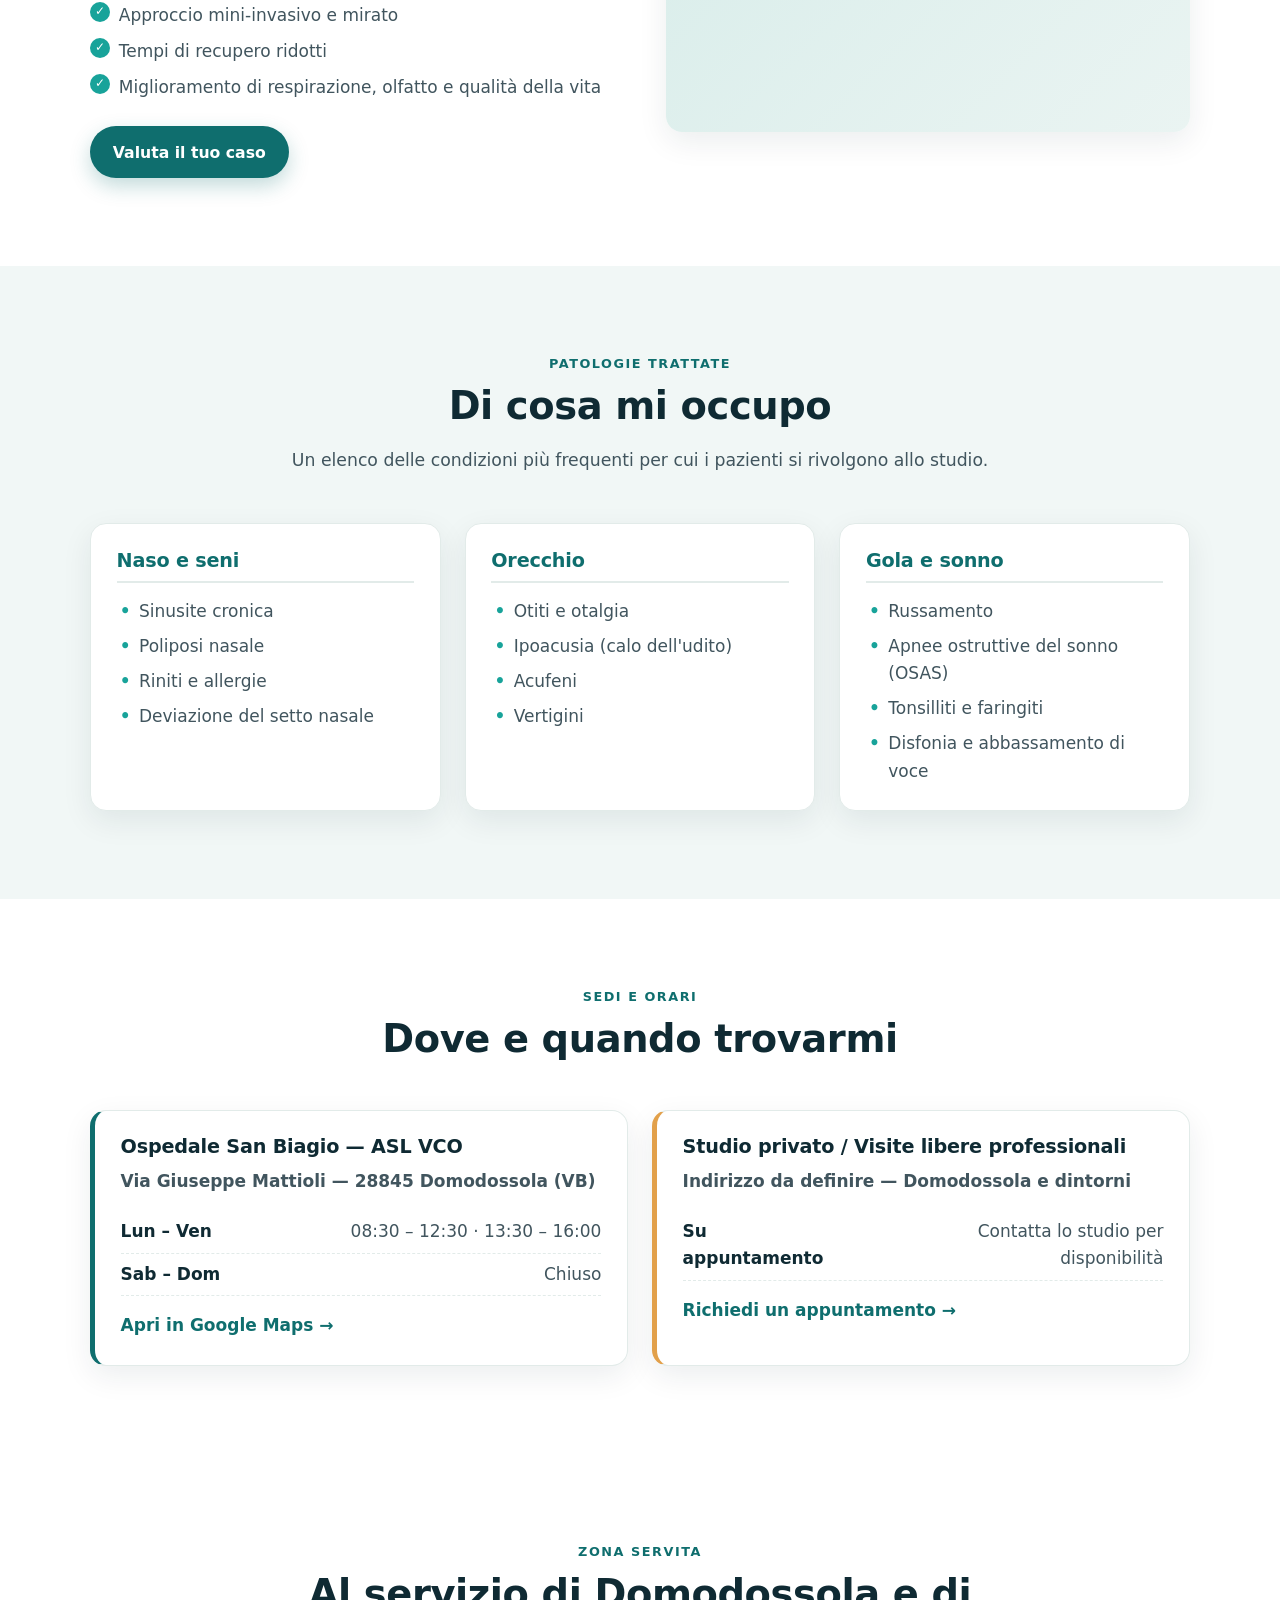
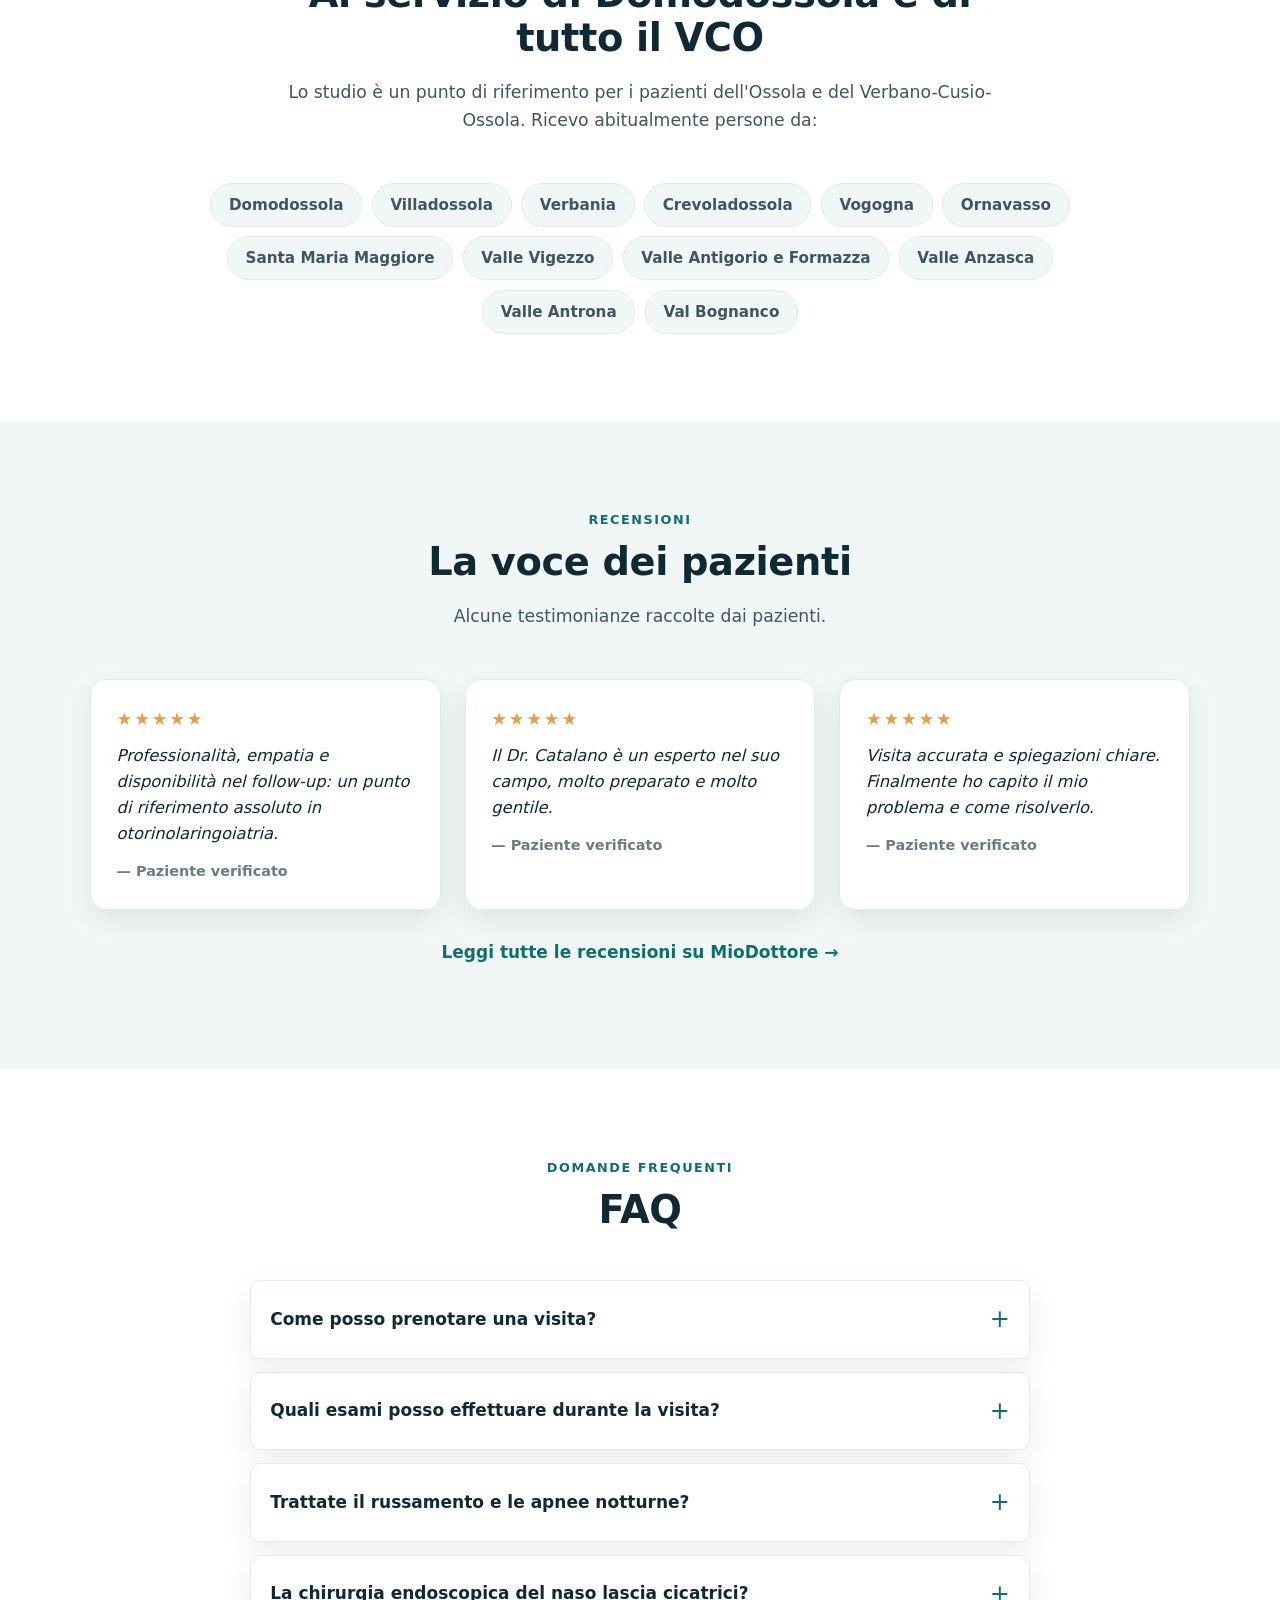
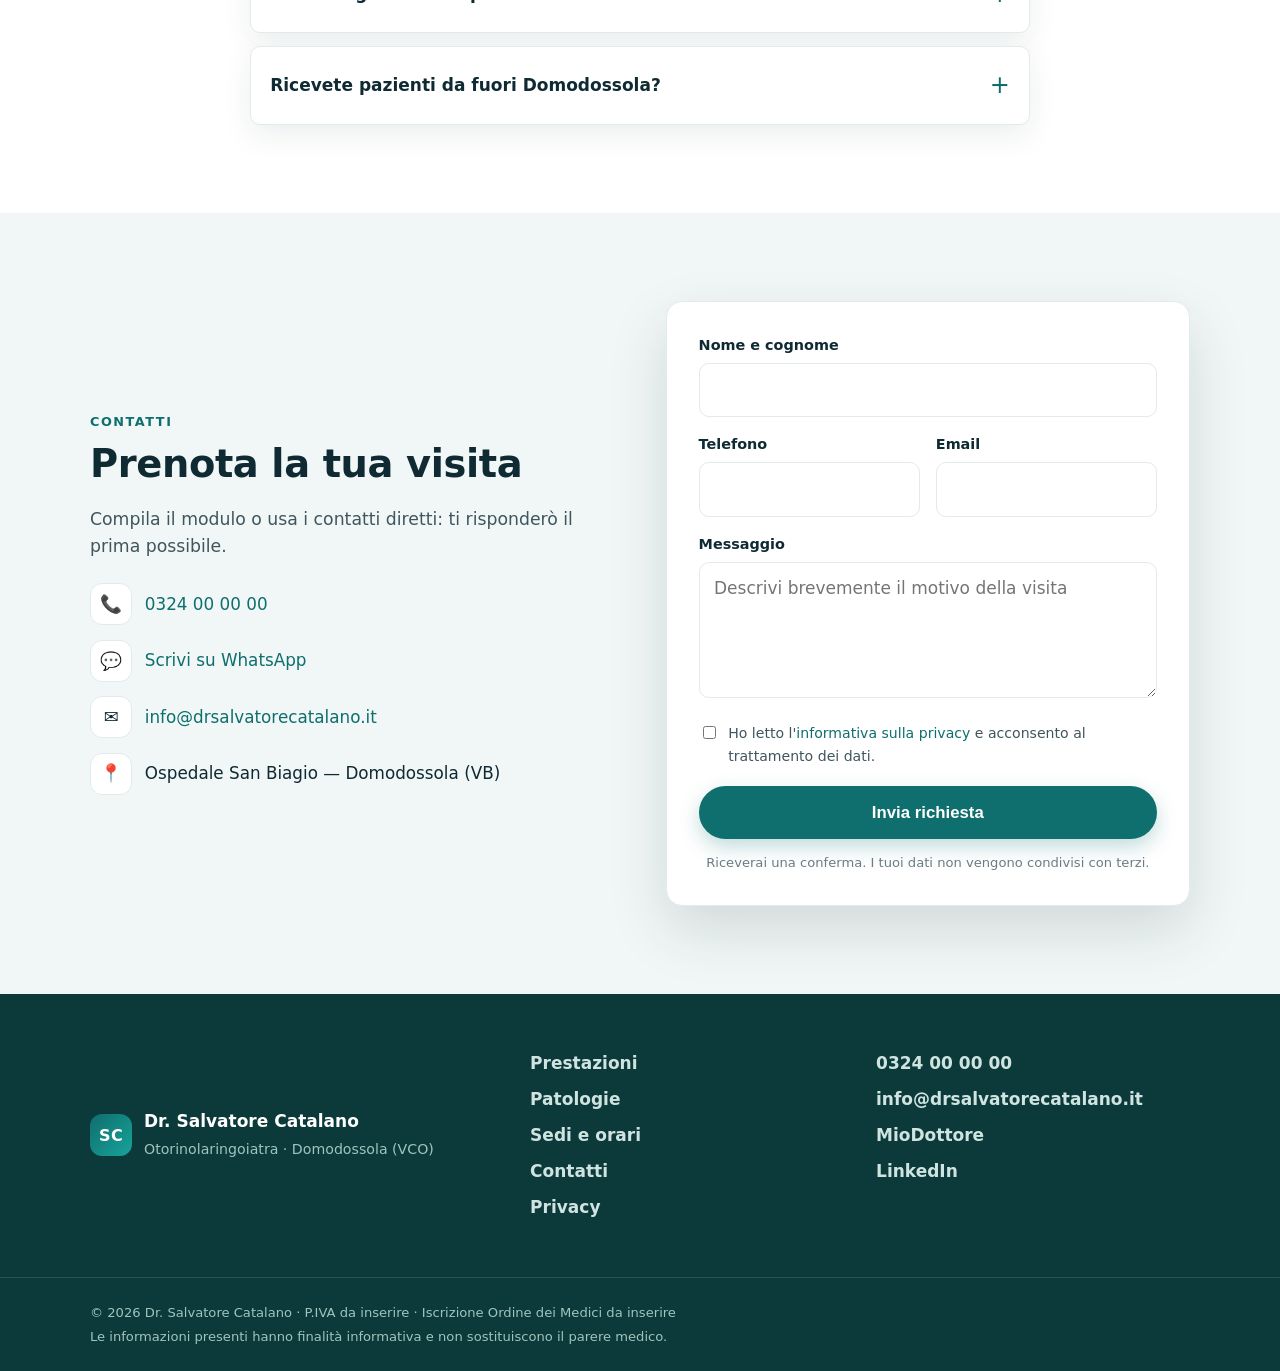
==== commit 0100ad5a: "Aggiunge sezione Zona servita, animazioni allo scroll e guida SEO - Nuova sezione "Zona servita" con" ====
--- a/index.html
+++ b/index.html
@@ -405,6 +405,34 @@
       </div>
     </section>
 
+    <!-- ===================== ZONA SERVITA (SEO locale) ===================== -->
+    <section class="section section-area" id="zona">
+      <div class="container">
+        <div class="section-head">
+          <p class="eyebrow">Zona servita</p>
+          <h2>Al servizio di Domodossola e di tutto il VCO</h2>
+          <p class="section-sub">
+            Lo studio è un punto di riferimento per i pazienti dell'Ossola e del
+            Verbano-Cusio-Ossola. Ricevo abitualmente persone da:
+          </p>
+        </div>
+        <ul class="area-list">
+          <li>Domodossola</li>
+          <li>Villadossola</li>
+          <li>Verbania</li>
+          <li>Crevoladossola</li>
+          <li>Vogogna</li>
+          <li>Ornavasso</li>
+          <li>Santa Maria Maggiore</li>
+          <li>Valle Vigezzo</li>
+          <li>Valle Antigorio e Formazza</li>
+          <li>Valle Anzasca</li>
+          <li>Valle Antrona</li>
+          <li>Val Bognanco</li>
+        </ul>
+      </div>
+    </section>
+
     <!-- ===================== RECENSIONI ===================== -->
     <section class="section section-soft" id="recensioni">
       <div class="container">
--- a/assets/css/styles.css
+++ b/assets/css/styles.css
@@ -331,9 +331,25 @@
   .brand-text small { display: none; }
 }
 
+/* ----------------------------- Zona servita ----------------------------- */
+.section-area { background: #fff; }
+.area-list {
+  list-style: none; display: flex; flex-wrap: wrap; gap: .6rem;
+  justify-content: center; max-width: 880px; margin: 0 auto;
+}
+.area-list li {
+  background: var(--bg-soft); border: 1px solid var(--line); color: var(--ink-soft);
+  font-weight: 600; padding: .55rem 1.1rem; border-radius: 999px; font-size: .95rem;
+}
+
+/* ----------------------------- Animazioni allo scroll ----------------------------- */
+.reveal { opacity: 0; transform: translateY(18px); transition: opacity .6s ease, transform .6s ease; }
+.reveal.is-visible { opacity: 1; transform: none; }
+
 /* ----------------------------- Accessibilità ----------------------------- */
 :focus-visible { outline: 3px solid var(--brand-2); outline-offset: 2px; border-radius: 4px; }
 @media (prefers-reduced-motion: reduce) {
   html { scroll-behavior: auto; }
   * { transition: none !important; animation: none !important; }
-}
+  .reveal { opacity: 1 !important; transform: none !important; }
+}
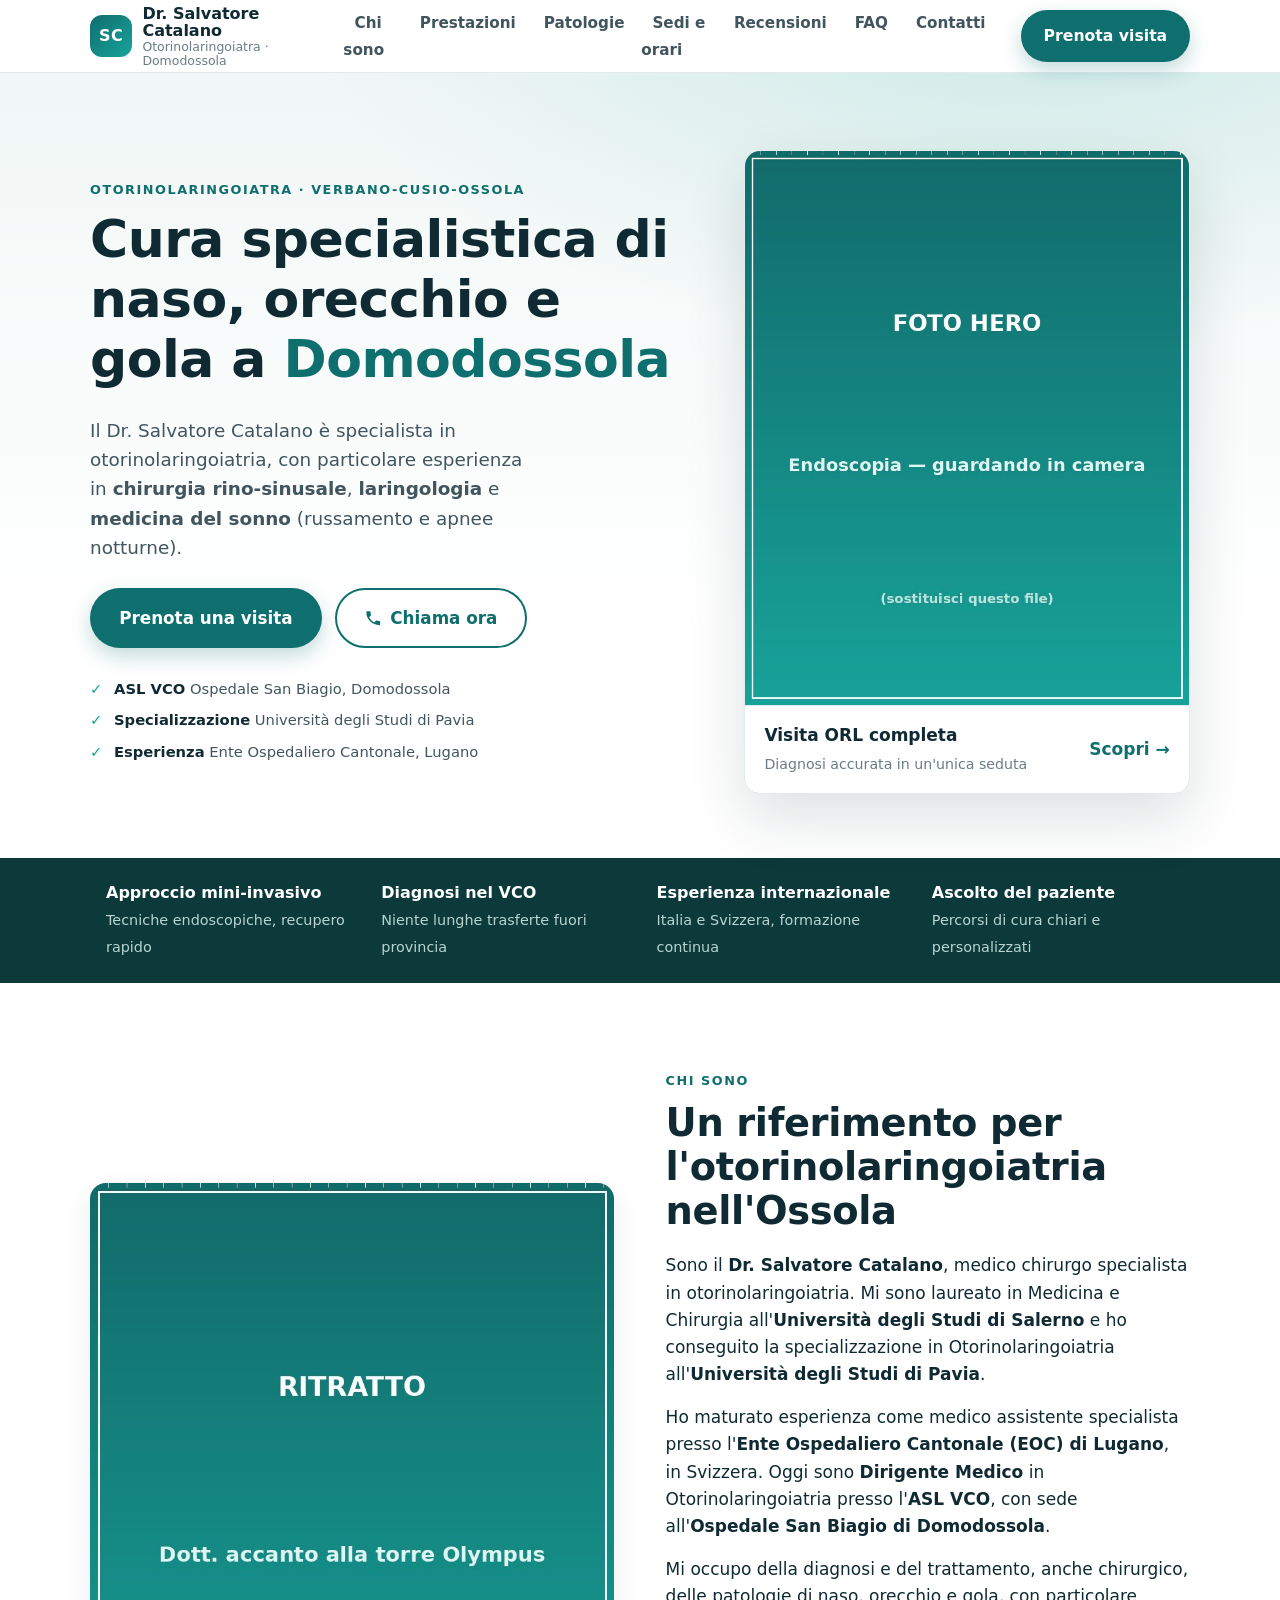
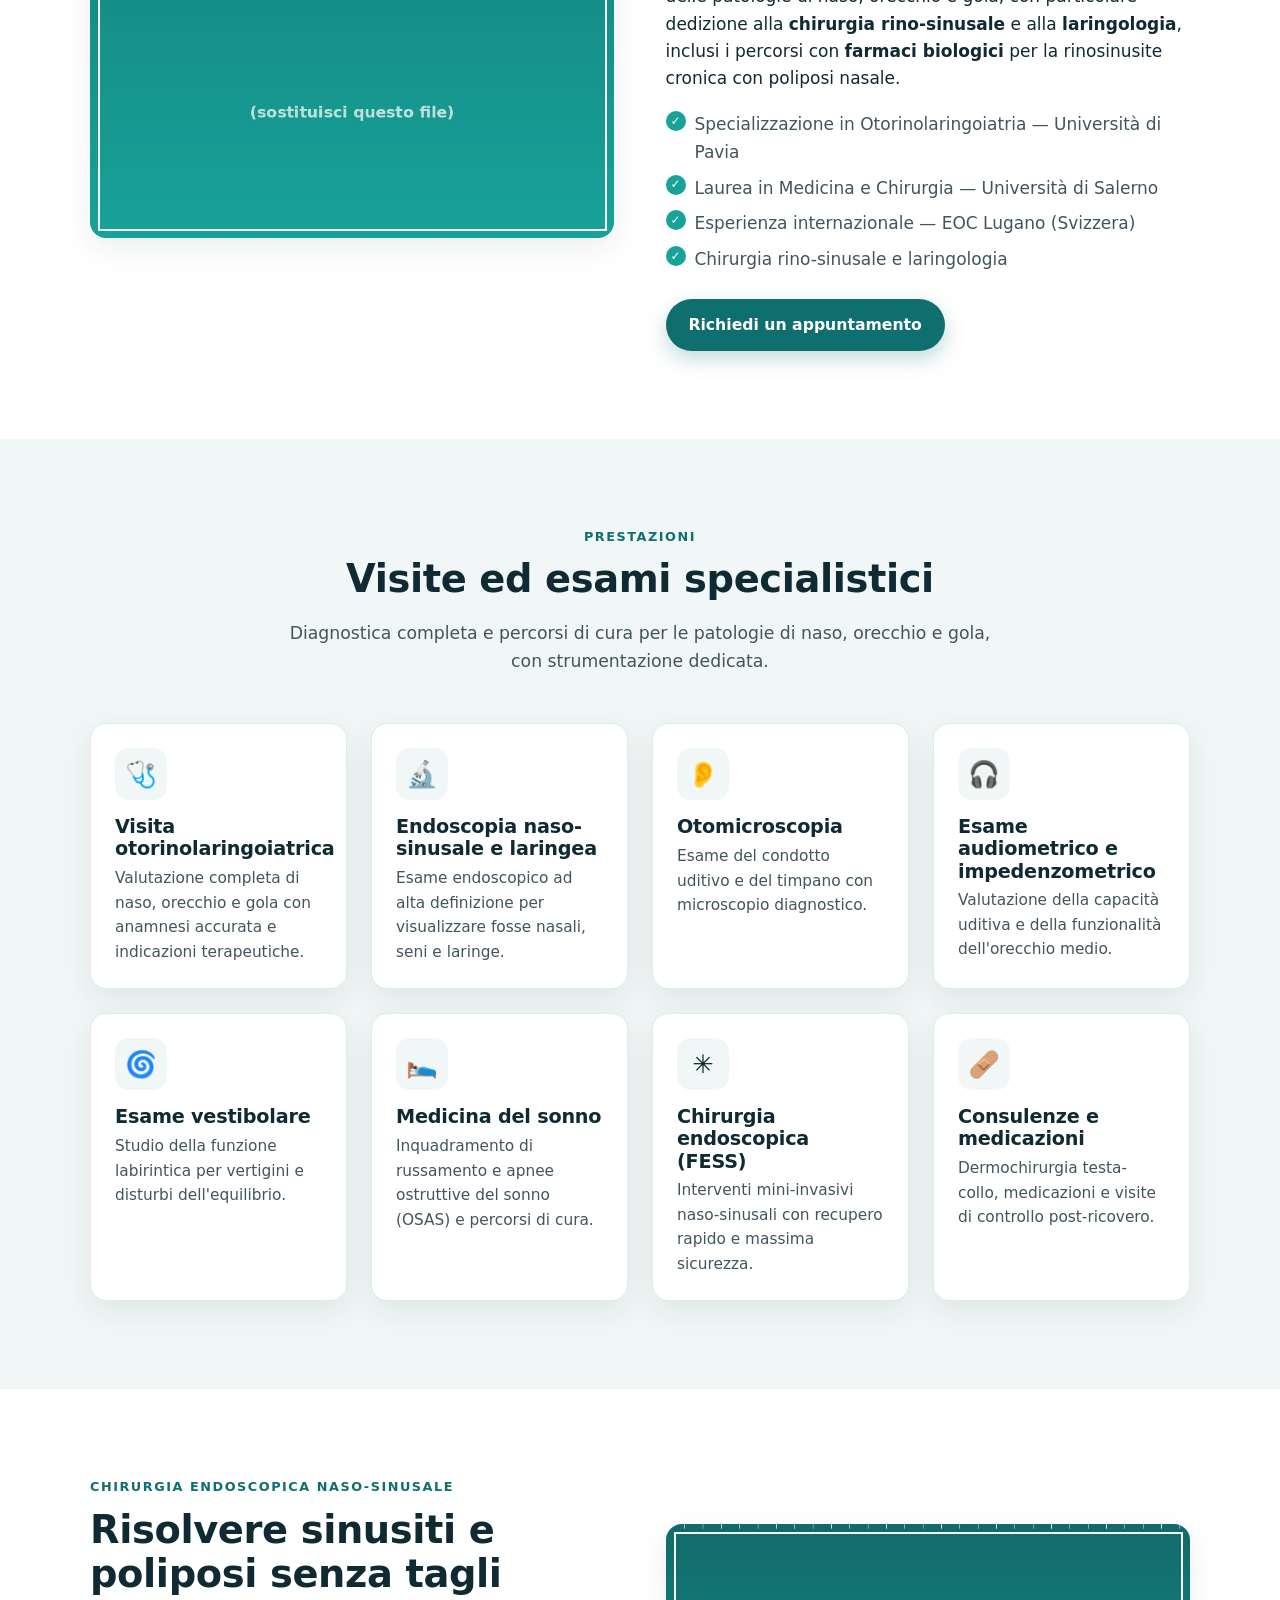
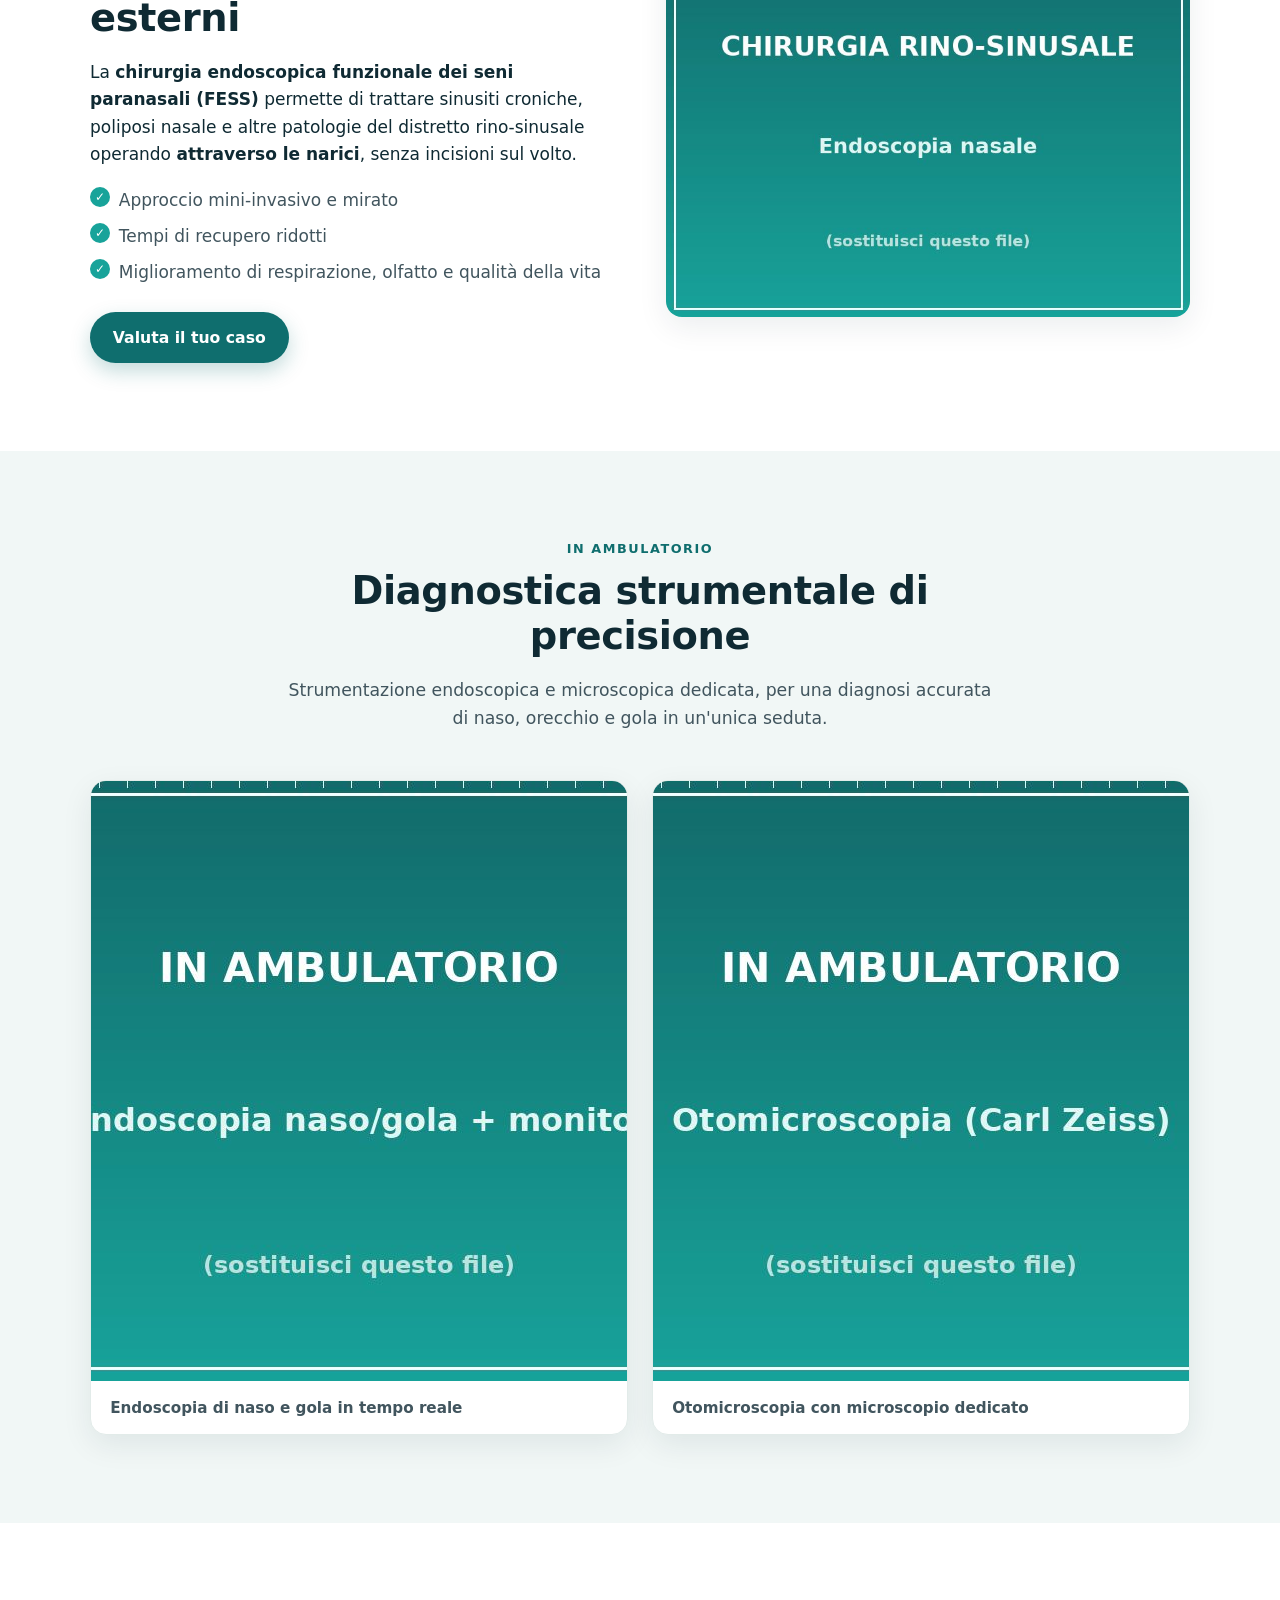
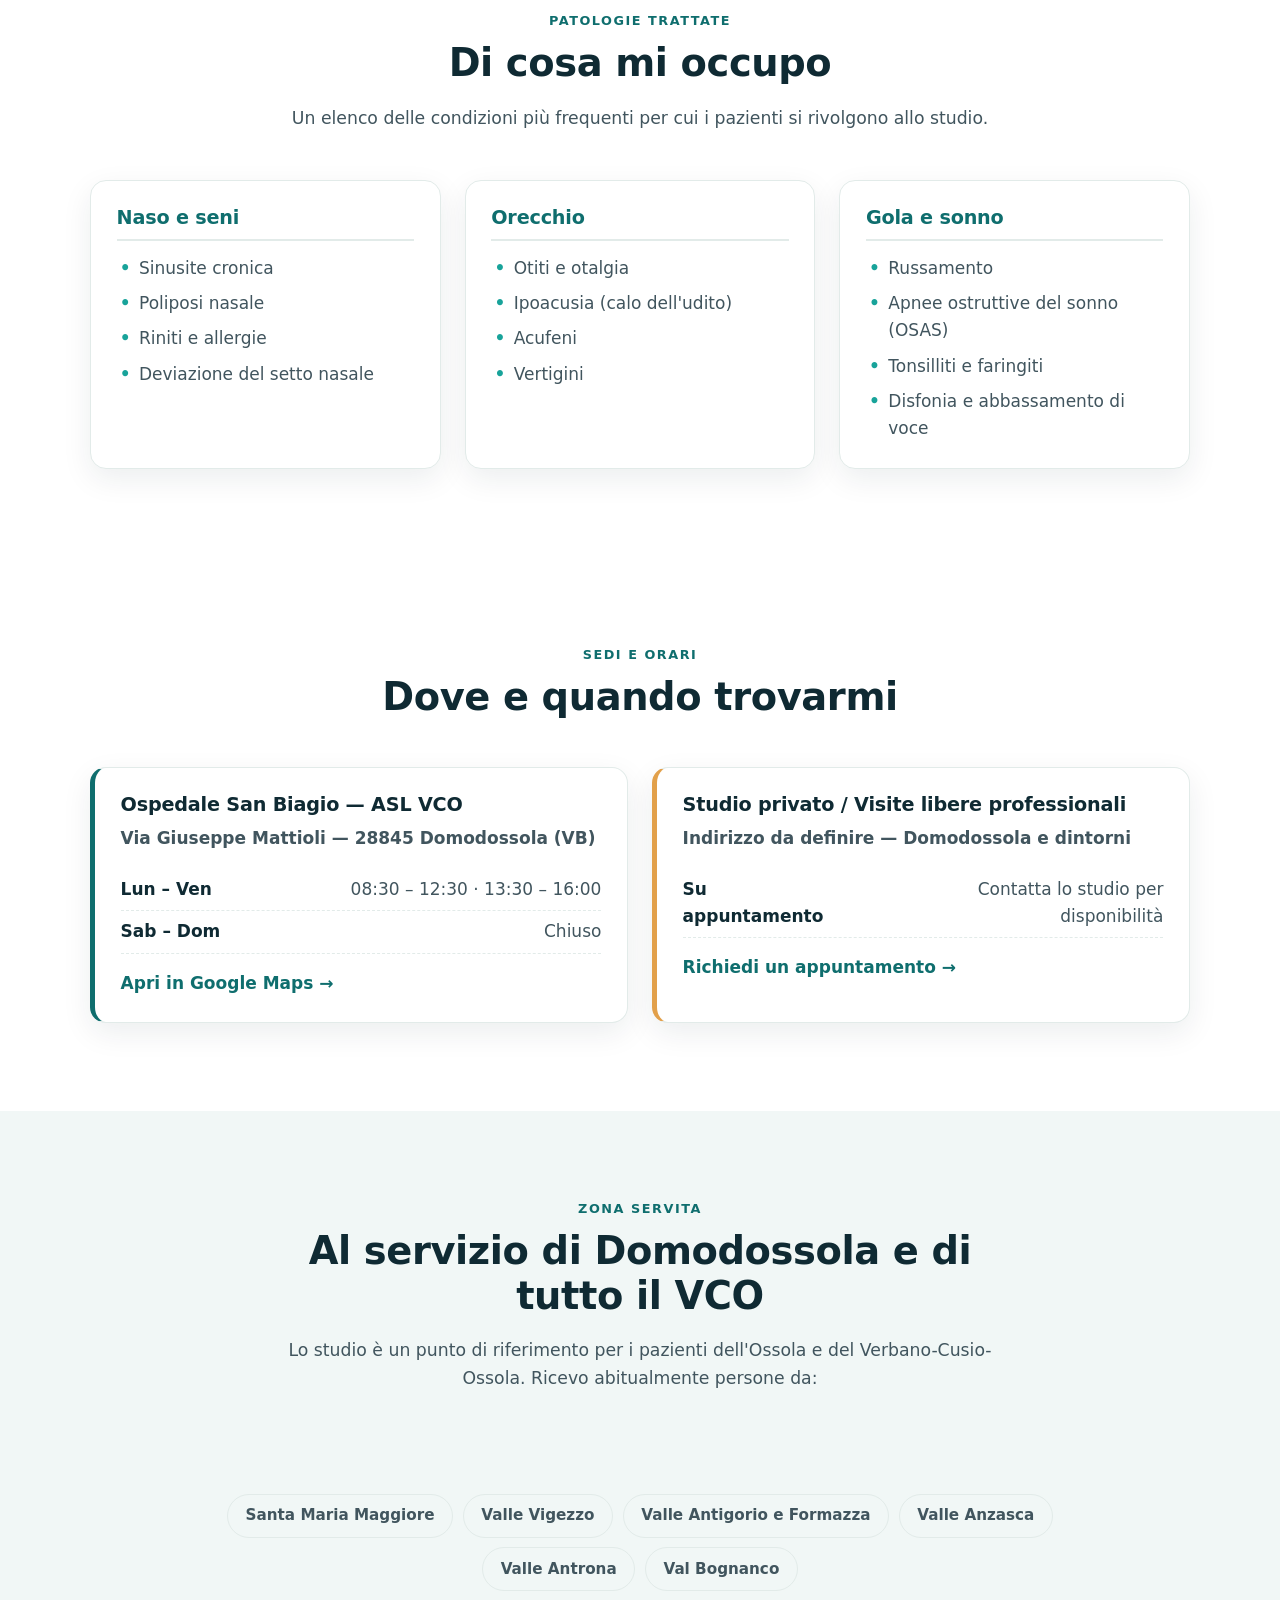
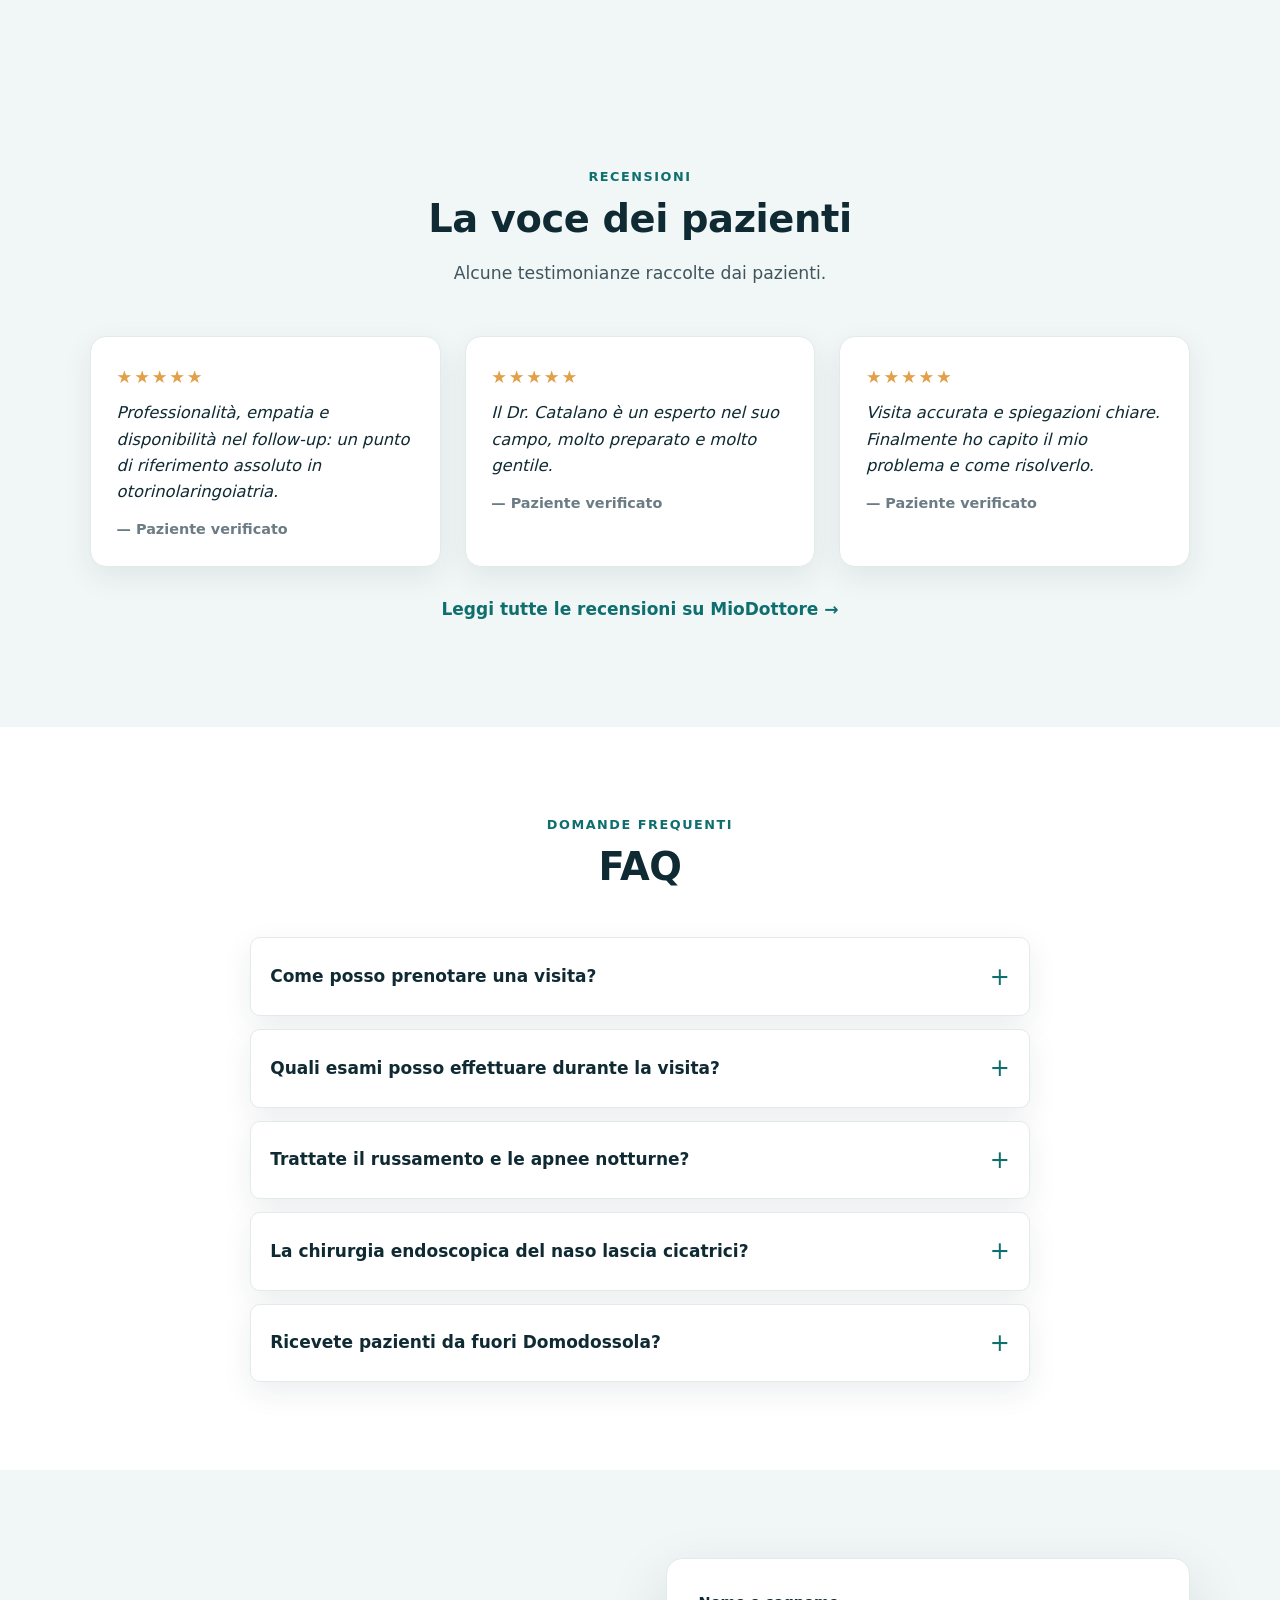
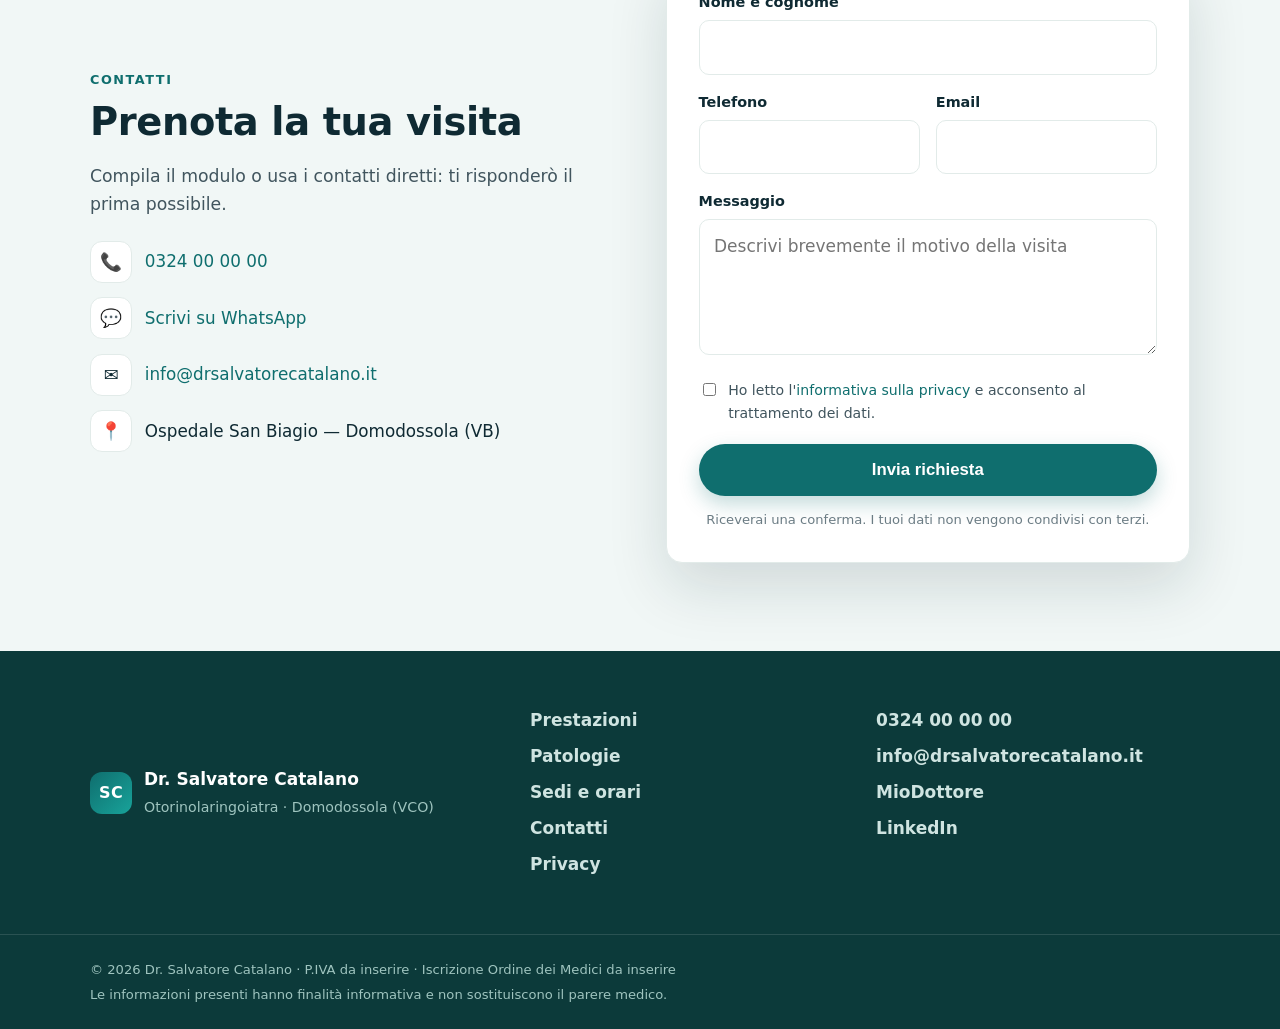
==== commit 22070bea: "Aggiorna bio con dati reali LinkedIn, integra foto e gallery ambulatorio Bio allineata ai dati verif" ====
--- a/index.html
+++ b/index.html
@@ -20,11 +20,11 @@
   <meta property="og:title" content="Dr. Salvatore Catalano — Otorinolaringoiatra a Domodossola (VCO)" />
   <meta property="og:description" content="Visite ORL, chirurgia endoscopica naso-sinusale, rinologia e medicina del sonno a Domodossola. Prenota la tua visita." />
   <meta property="og:url" content="https://drsalvatorecatalano.it/" />
-  <meta property="og:image" content="https://drsalvatorecatalano.it/assets/img/og-image.jpg" />
+  <meta property="og:image" content="https://drsalvatorecatalano.it/assets/img/dott-catalano-ritratto.jpg" />
   <meta name="twitter:card" content="summary_large_image" />
   <meta name="twitter:title" content="Dr. Salvatore Catalano — Otorinolaringoiatra a Domodossola (VCO)" />
-  <meta name="twitter:description" content="Visite ORL, chirurgia endoscopica naso-sinusale, rinologia e medicina del sonno a Domodossola." />
-  <meta name="twitter:image" content="https://drsalvatorecatalano.it/assets/img/og-image.jpg" />
+  <meta name="twitter:description" content="Visite ORL, chirurgia rino-sinusale, laringologia e medicina del sonno a Domodossola." />
+  <meta name="twitter:image" content="https://drsalvatorecatalano.it/assets/img/dott-catalano-ritratto.jpg" />
 
   <!-- ===================== ICONE / MANIFEST ===================== -->
   <link rel="icon" type="image/svg+xml" href="assets/img/favicon.svg" />
@@ -47,9 +47,19 @@
         "name": "Dr. Salvatore Catalano — Otorinolaringoiatra",
         "alternateName": "Studio ORL Dr. Salvatore Catalano",
         "url": "https://drsalvatorecatalano.it/",
-        "image": "https://drsalvatorecatalano.it/assets/img/og-image.jpg",
-        "description": "Otorinolaringoiatra a Domodossola. Chirurgia endoscopica naso-sinusale, rinologia e medicina del sonno.",
+        "image": "https://drsalvatorecatalano.it/assets/img/dott-catalano-ritratto.jpg",
+        "description": "Otorinolaringoiatra a Domodossola. Chirurgia rino-sinusale, laringologia e medicina del sonno.",
         "medicalSpecialty": "Otolaryngologic",
+        "knowsAbout": ["Chirurgia rino-sinusale", "Laringologia", "Rinologia", "Medicina del sonno", "Poliposi nasale", "Apnee ostruttive del sonno"],
+        "alumniOf": [
+          { "@type": "CollegeOrUniversity", "name": "Università degli Studi di Salerno" },
+          { "@type": "CollegeOrUniversity", "name": "Università degli Studi di Pavia" }
+        ],
+        "worksFor": {
+          "@type": "Hospital",
+          "name": "ASL VCO — Ospedale San Biagio",
+          "address": { "@type": "PostalAddress", "addressLocality": "Domodossola", "addressRegion": "VB", "addressCountry": "IT" }
+        },
         "priceRange": "€€",
         "telephone": "+39-0324-000000",
         "email": "info@drsalvatorecatalano.it",
@@ -156,8 +166,8 @@
           <h1>Cura specialistica di naso, orecchio e gola a <span class="hl">Domodossola</span></h1>
           <p class="lead">
             Il Dr. Salvatore Catalano è specialista in otorinolaringoiatria, con particolare
-            esperienza in <strong>chirurgia endoscopica naso-sinusale mini-invasiva</strong>,
-            <strong>rinologia</strong> e <strong>medicina del sonno</strong> (russamento e apnee notturne).
+            esperienza in <strong>chirurgia rino-sinusale</strong>, <strong>laringologia</strong>
+            e <strong>medicina del sonno</strong> (russamento e apnee notturne).
           </p>
           <div class="hero-actions">
             <a href="#contatti" class="btn btn-primary btn-lg">Prenota una visita</a>
@@ -169,15 +179,17 @@
           </div>
           <ul class="hero-badges">
             <li><span>ASL VCO</span> Ospedale San Biagio, Domodossola</li>
+            <li><span>Specializzazione</span> Università degli Studi di Pavia</li>
             <li><span>Esperienza</span> Ente Ospedaliero Cantonale, Lugano</li>
-            <li><span>Docenza</span> Università della Svizzera Italiana</li>
           </ul>
         </div>
 
         <div class="hero-card">
-          <div class="hero-photo" role="img" aria-label="Foto del Dr. Salvatore Catalano (da inserire)">
-            <!-- ⚠️ DA INSERIRE: foto professionale del medico in assets/img/dott-catalano.jpg -->
-            <span class="photo-placeholder">Foto del Dr. Catalano</span>
+          <div class="hero-photo">
+            <!-- ⚠️ DA CARICARE: assets/img/dott-catalano-endoscopia.jpg -->
+            <img src="assets/img/dott-catalano-endoscopia.jpg"
+                 alt="Il Dr. Salvatore Catalano esegue un esame endoscopico in ambulatorio a Domodossola"
+                 width="800" height="1000" />
           </div>
           <div class="hero-card-foot">
             <div>
@@ -216,8 +228,11 @@
     <section class="section" id="chi-sono">
       <div class="container two-col">
         <div class="col-media">
-          <div class="about-photo" role="img" aria-label="Ritratto del Dr. Salvatore Catalano (da inserire)">
-            <span class="photo-placeholder">Ritratto professionale</span>
+          <div class="about-photo">
+            <!-- ⚠️ DA CARICARE: assets/img/dott-catalano-ritratto.jpg -->
+            <img src="assets/img/dott-catalano-ritratto.jpg"
+                 alt="Il Dr. Salvatore Catalano, otorinolaringoiatra a Domodossola, accanto alla torre endoscopica"
+                 loading="lazy" width="800" height="1000" />
           </div>
         </div>
         <div class="col-text">
@@ -225,22 +240,27 @@
           <h2>Un riferimento per l'otorinolaringoiatria nell'Ossola</h2>
           <p>
             Sono il <strong>Dr. Salvatore Catalano</strong>, medico chirurgo specialista in
-            otorinolaringoiatria. Attualmente ricopro il ruolo di <strong>Dirigente Medico</strong>
-            presso l'<strong>ASL del Verbano-Cusio-Ossola</strong>, con sede operativa principale
-            all'<strong>Ospedale San Biagio di Domodossola</strong>.
+            otorinolaringoiatria. Mi sono laureato in Medicina e Chirurgia all'<strong>Università
+            degli Studi di Salerno</strong> e ho conseguito la specializzazione in Otorinolaringoiatria
+            all'<strong>Università degli Studi di Pavia</strong>.
           </p>
           <p>
-            Mi occupo della diagnosi e del trattamento, anche chirurgico, delle patologie di
-            naso, orecchio e gola, con particolare attenzione al <strong>distretto rino-sinusale</strong>.
-            Ho maturato esperienza presso l'<strong>Ente Ospedaliero Cantonale di Lugano</strong> e
-            ho svolto attività di <strong>docenza clinica all'Università della Svizzera Italiana</strong>,
-            formando studenti di medicina e chirurgia.
+            Ho maturato esperienza come medico assistente specialista presso l'<strong>Ente
+            Ospedaliero Cantonale (EOC) di Lugano</strong>, in Svizzera. Oggi sono
+            <strong>Dirigente Medico</strong> in Otorinolaringoiatria presso l'<strong>ASL VCO</strong>,
+            con sede all'<strong>Ospedale San Biagio di Domodossola</strong>.
+          </p>
+          <p>
+            Mi occupo della diagnosi e del trattamento, anche chirurgico, delle patologie di naso,
+            orecchio e gola, con particolare dedizione alla <strong>chirurgia rino-sinusale</strong>
+            e alla <strong>laringologia</strong>, inclusi i percorsi con <strong>farmaci biologici</strong>
+            per la rinosinusite cronica con poliposi nasale.
           </p>
           <ul class="credentials">
-            <li>Specialista in Otorinolaringoiatria</li>
-            <li>Chirurgia endoscopica naso-sinusale (FESS)</li>
-            <li>Rinologia e medicina del sonno</li>
-            <li>Aggiornamento e formazione continua</li>
+            <li>Specializzazione in Otorinolaringoiatria — Università di Pavia</li>
+            <li>Laurea in Medicina e Chirurgia — Università di Salerno</li>
+            <li>Esperienza internazionale — EOC Lugano (Svizzera)</li>
+            <li>Chirurgia rino-sinusale e laringologia</li>
           </ul>
           <a href="#contatti" class="btn btn-primary">Richiedi un appuntamento</a>
         </div>
@@ -323,15 +343,48 @@
           <a href="#contatti" class="btn btn-primary">Valuta il tuo caso</a>
         </div>
         <div class="col-media">
-          <div class="feature-media" role="img" aria-label="Immagine illustrativa della chirurgia endoscopica (da inserire)">
-            <span class="photo-placeholder">Immagine chirurgia endoscopica</span>
-          </div>
+          <div class="feature-media">
+            <!-- ⚠️ DA CARICARE: assets/img/dott-catalano-endoscopia-nasale.jpg (paziente identificabile: serve consenso) -->
+            <img src="assets/img/dott-catalano-endoscopia-nasale.jpg"
+                 alt="Endoscopia nasale eseguita dal Dr. Catalano con visualizzazione su monitor"
+                 loading="lazy" width="800" height="600" />
+          </div>
+        </div>
+      </div>
+    </section>
+
+    <!-- ===================== IN AMBULATORIO / GALLERY ===================== -->
+    <section class="section section-soft" id="ambulatorio">
+      <div class="container">
+        <div class="section-head">
+          <p class="eyebrow">In ambulatorio</p>
+          <h2>Diagnostica strumentale di precisione</h2>
+          <p class="section-sub">
+            Strumentazione endoscopica e microscopica dedicata, per una diagnosi accurata
+            di naso, orecchio e gola in un'unica seduta.
+          </p>
+        </div>
+        <div class="gallery-grid">
+          <figure class="gallery-item">
+            <!-- ⚠️ DA CARICARE: assets/img/dott-catalano-laringoscopia.jpg -->
+            <img src="assets/img/dott-catalano-laringoscopia.jpg"
+                 alt="Esame endoscopico di naso e gola con immagine visualizzata sul monitor"
+                 loading="lazy" width="800" height="600" />
+            <figcaption>Endoscopia di naso e gola in tempo reale</figcaption>
+          </figure>
+          <figure class="gallery-item">
+            <!-- ⚠️ DA CARICARE: assets/img/dott-catalano-microscopio.jpg (paziente identificabile: serve consenso) -->
+            <img src="assets/img/dott-catalano-microscopio.jpg"
+                 alt="Otomicroscopia eseguita con microscopio diagnostico Carl Zeiss"
+                 loading="lazy" width="800" height="600" />
+            <figcaption>Otomicroscopia con microscopio dedicato</figcaption>
+          </figure>
         </div>
       </div>
     </section>
 
     <!-- ===================== PATOLOGIE ===================== -->
-    <section class="section section-soft" id="patologie">
+    <section class="section" id="patologie">
       <div class="container">
         <div class="section-head">
           <p class="eyebrow">Patologie trattate</p>
--- a/assets/css/styles.css
+++ b/assets/css/styles.css
@@ -146,8 +146,12 @@
 .hero-photo, .about-photo, .feature-media {
   background: linear-gradient(135deg, #d6ece9, #eaf4f2);
   display: grid; place-items: center; color: var(--brand-dark);
-}
-.hero-photo { aspect-ratio: 4/3; }
+  overflow: hidden;
+}
+.hero-photo img, .about-photo img, .feature-media img {
+  width: 100%; height: 100%; object-fit: cover; display: block;
+}
+.hero-photo { aspect-ratio: 4/5; }
 .photo-placeholder {
   font-weight: 700; font-size: .95rem; opacity: .7; border: 2px dashed var(--brand-2);
   padding: .6rem 1rem; border-radius: 10px; background: rgba(255,255,255,.5);
@@ -174,7 +178,9 @@
 
 .two-col { display: grid; grid-template-columns: 1fr 1fr; gap: clamp(1.5rem, 4vw, 3.5rem); align-items: center; }
 .col-text h2 { margin-top: .2rem; }
-.about-photo, .feature-media { aspect-ratio: 4/3; border-radius: var(--radius); box-shadow: var(--shadow); }
+.about-photo, .feature-media { border-radius: var(--radius); box-shadow: var(--shadow); }
+.about-photo { aspect-ratio: 4/5; }
+.feature-media { aspect-ratio: 4/3; }
 
 .credentials, .ticks { list-style: none; display: grid; gap: .55rem; margin: 1.2rem 0 1.6rem; }
 .credentials li, .ticks li { padding-left: 1.8rem; position: relative; color: var(--ink-soft); }
@@ -331,8 +337,17 @@
   .brand-text small { display: none; }
 }
 
+/* ----------------------------- Gallery / In ambulatorio ----------------------------- */
+.gallery-grid { display: grid; grid-template-columns: repeat(auto-fit, minmax(300px, 1fr)); gap: var(--gap); }
+.gallery-item {
+  margin: 0; background: #fff; border: 1px solid var(--line);
+  border-radius: var(--radius); overflow: hidden; box-shadow: var(--shadow);
+}
+.gallery-item img { width: 100%; aspect-ratio: 4/3; object-fit: cover; display: block; }
+.gallery-item figcaption { padding: .9rem 1.2rem; font-weight: 600; color: var(--ink-soft); font-size: .95rem; }
+
 /* ----------------------------- Zona servita ----------------------------- */
-.section-area { background: #fff; }
+.section-area { background: var(--bg-soft); }
 .area-list {
   list-style: none; display: flex; flex-wrap: wrap; gap: .6rem;
   justify-content: center; max-width: 880px; margin: 0 auto;
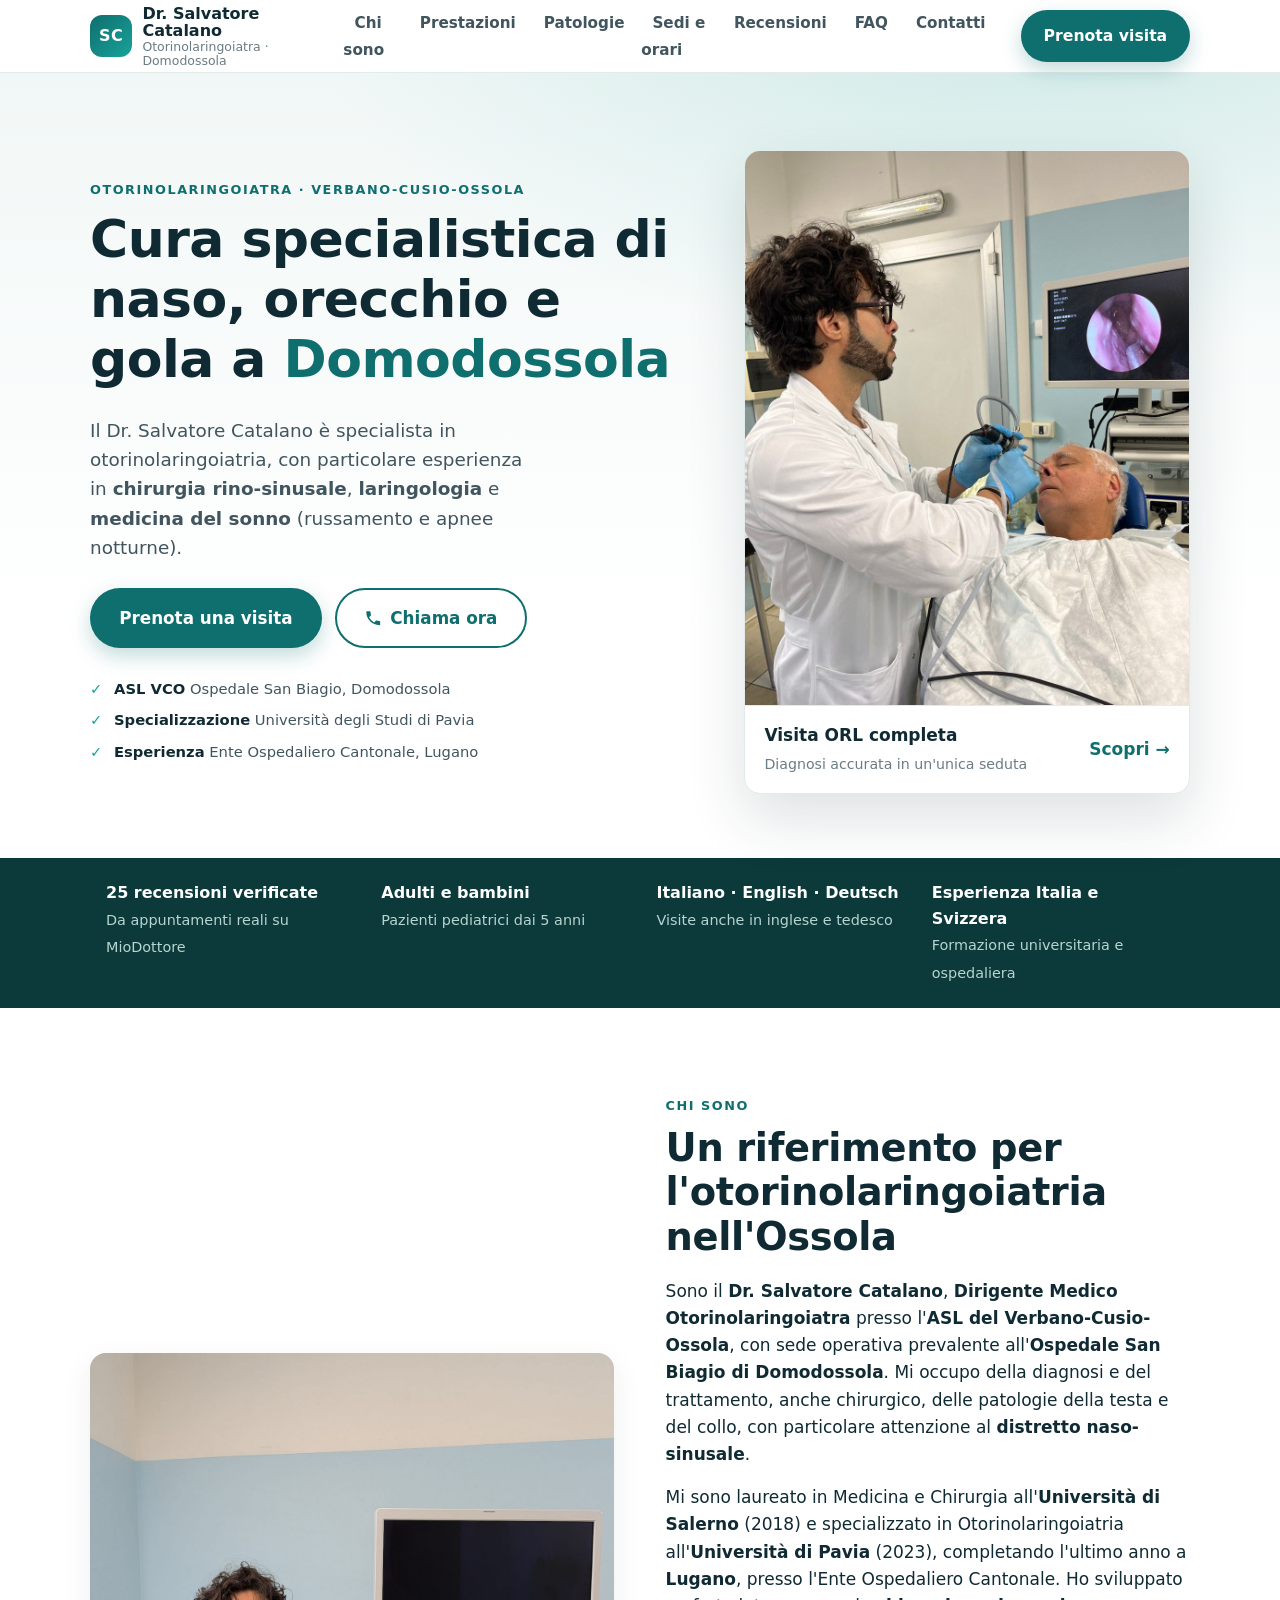
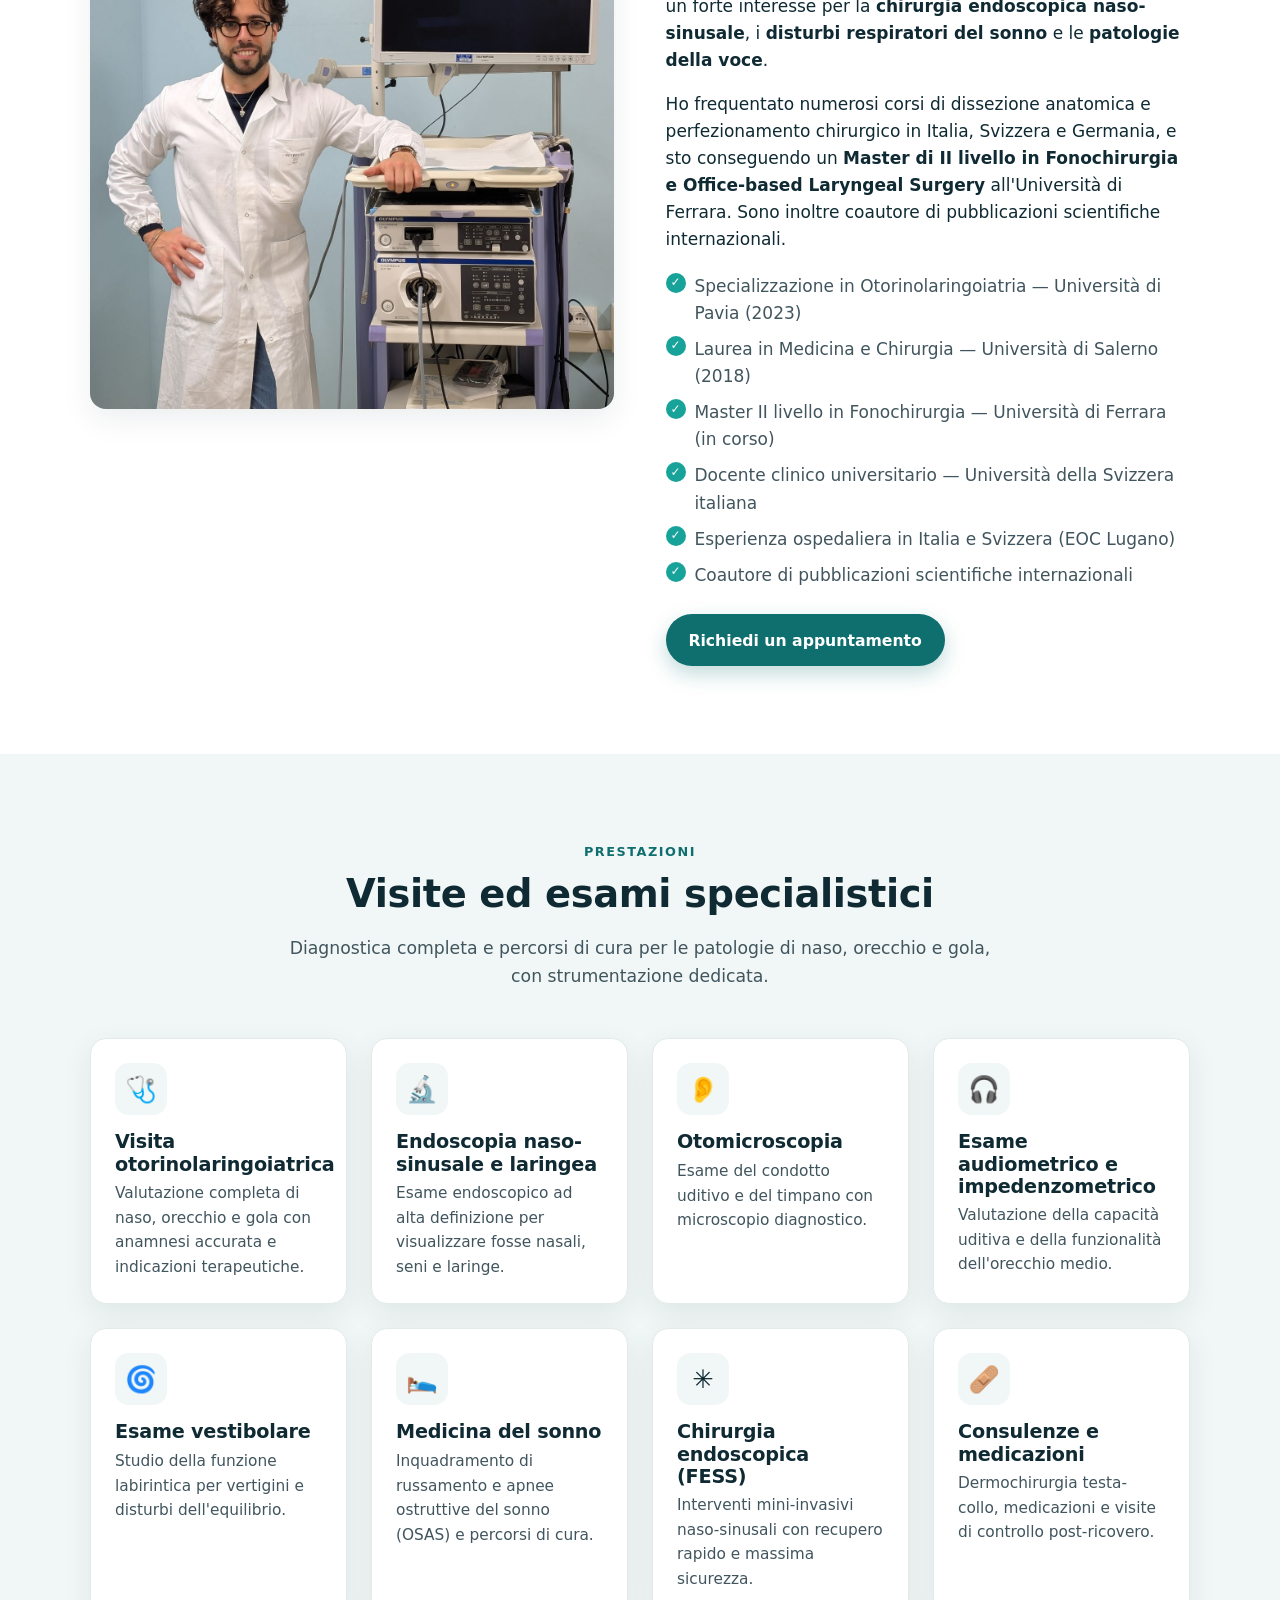
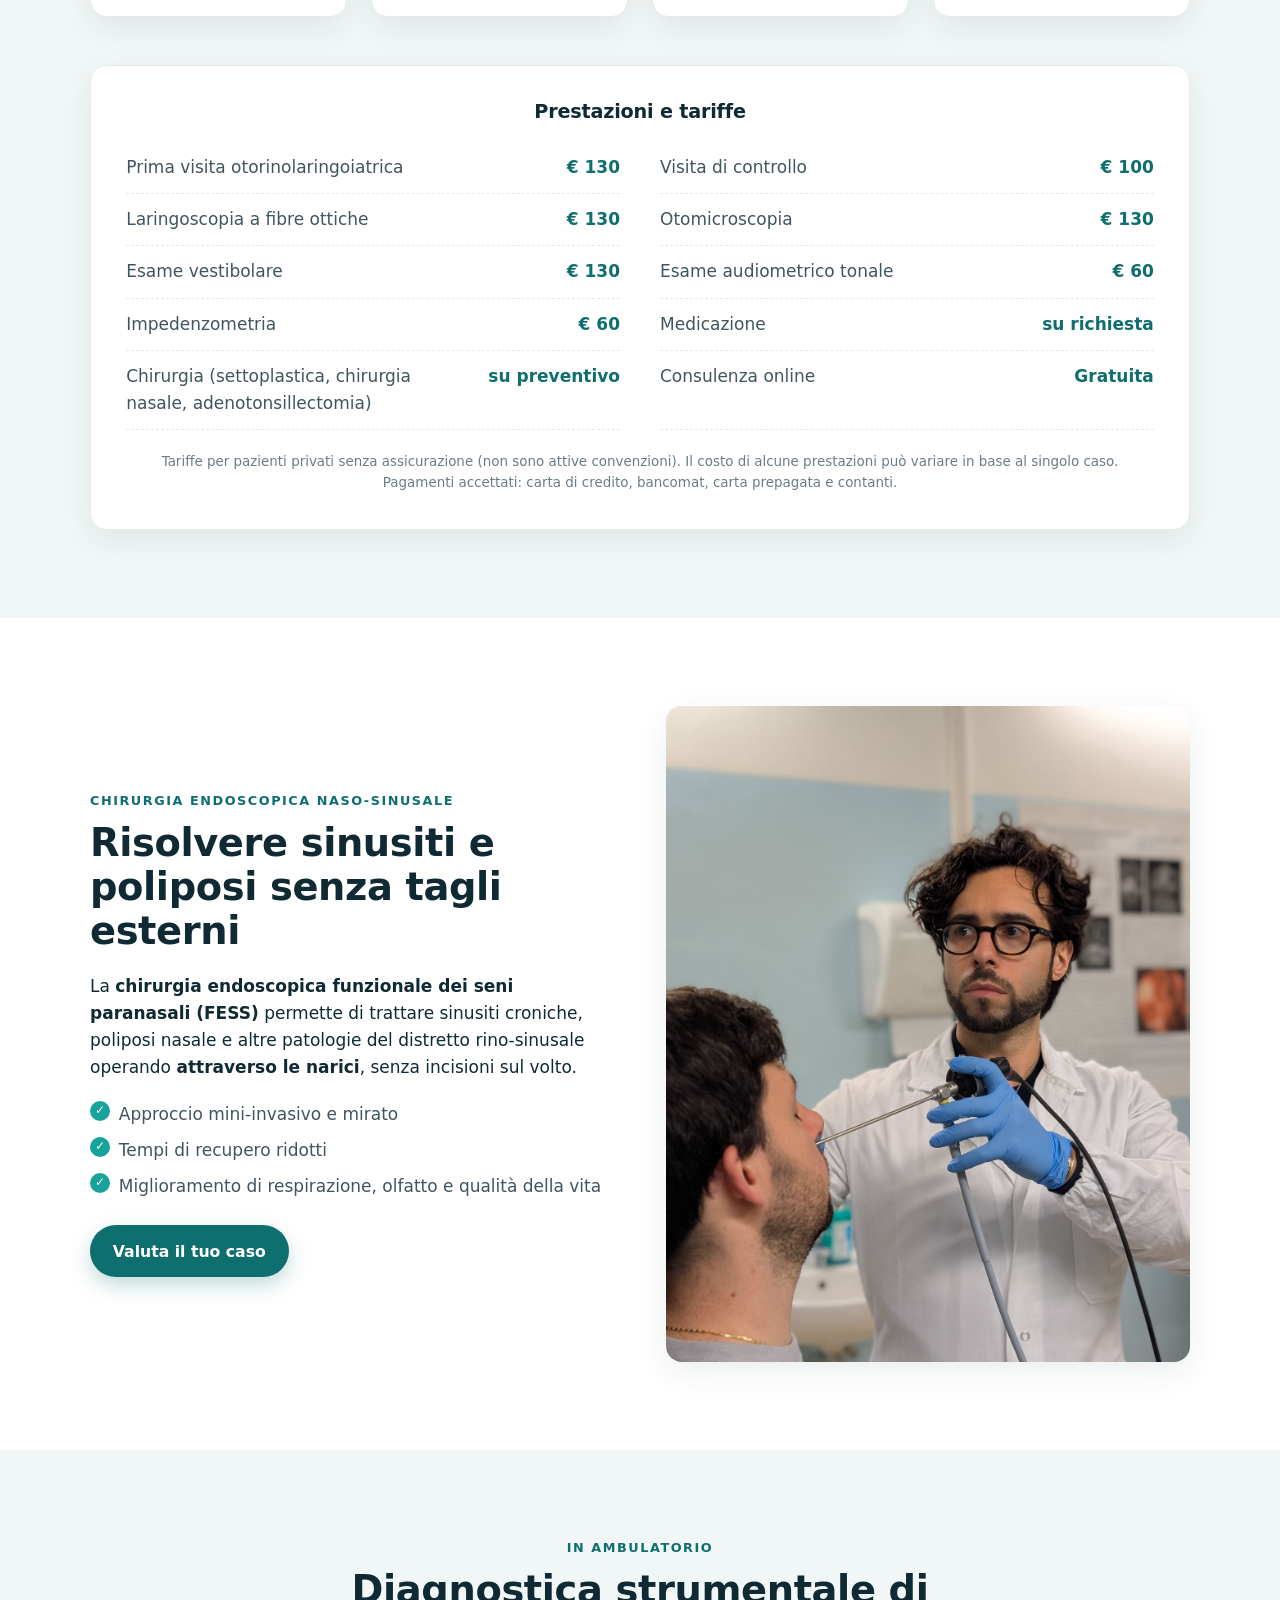
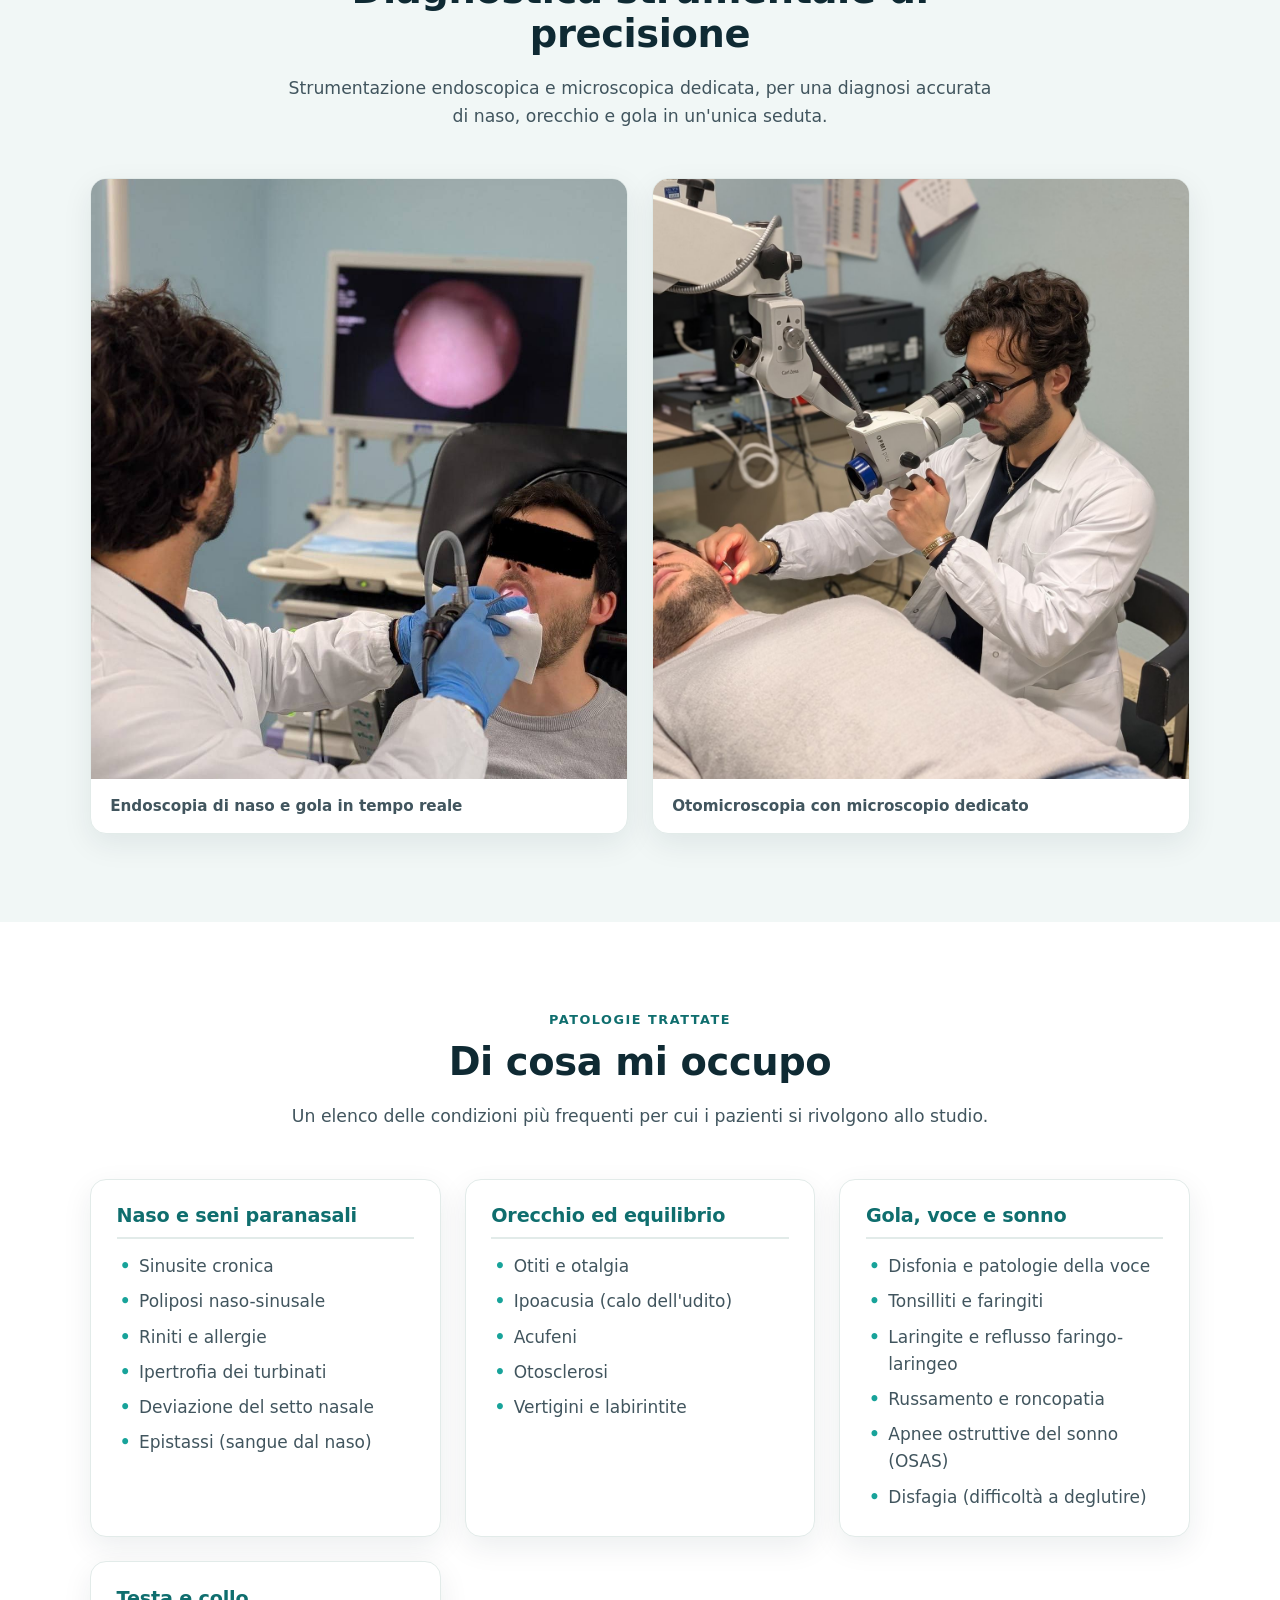
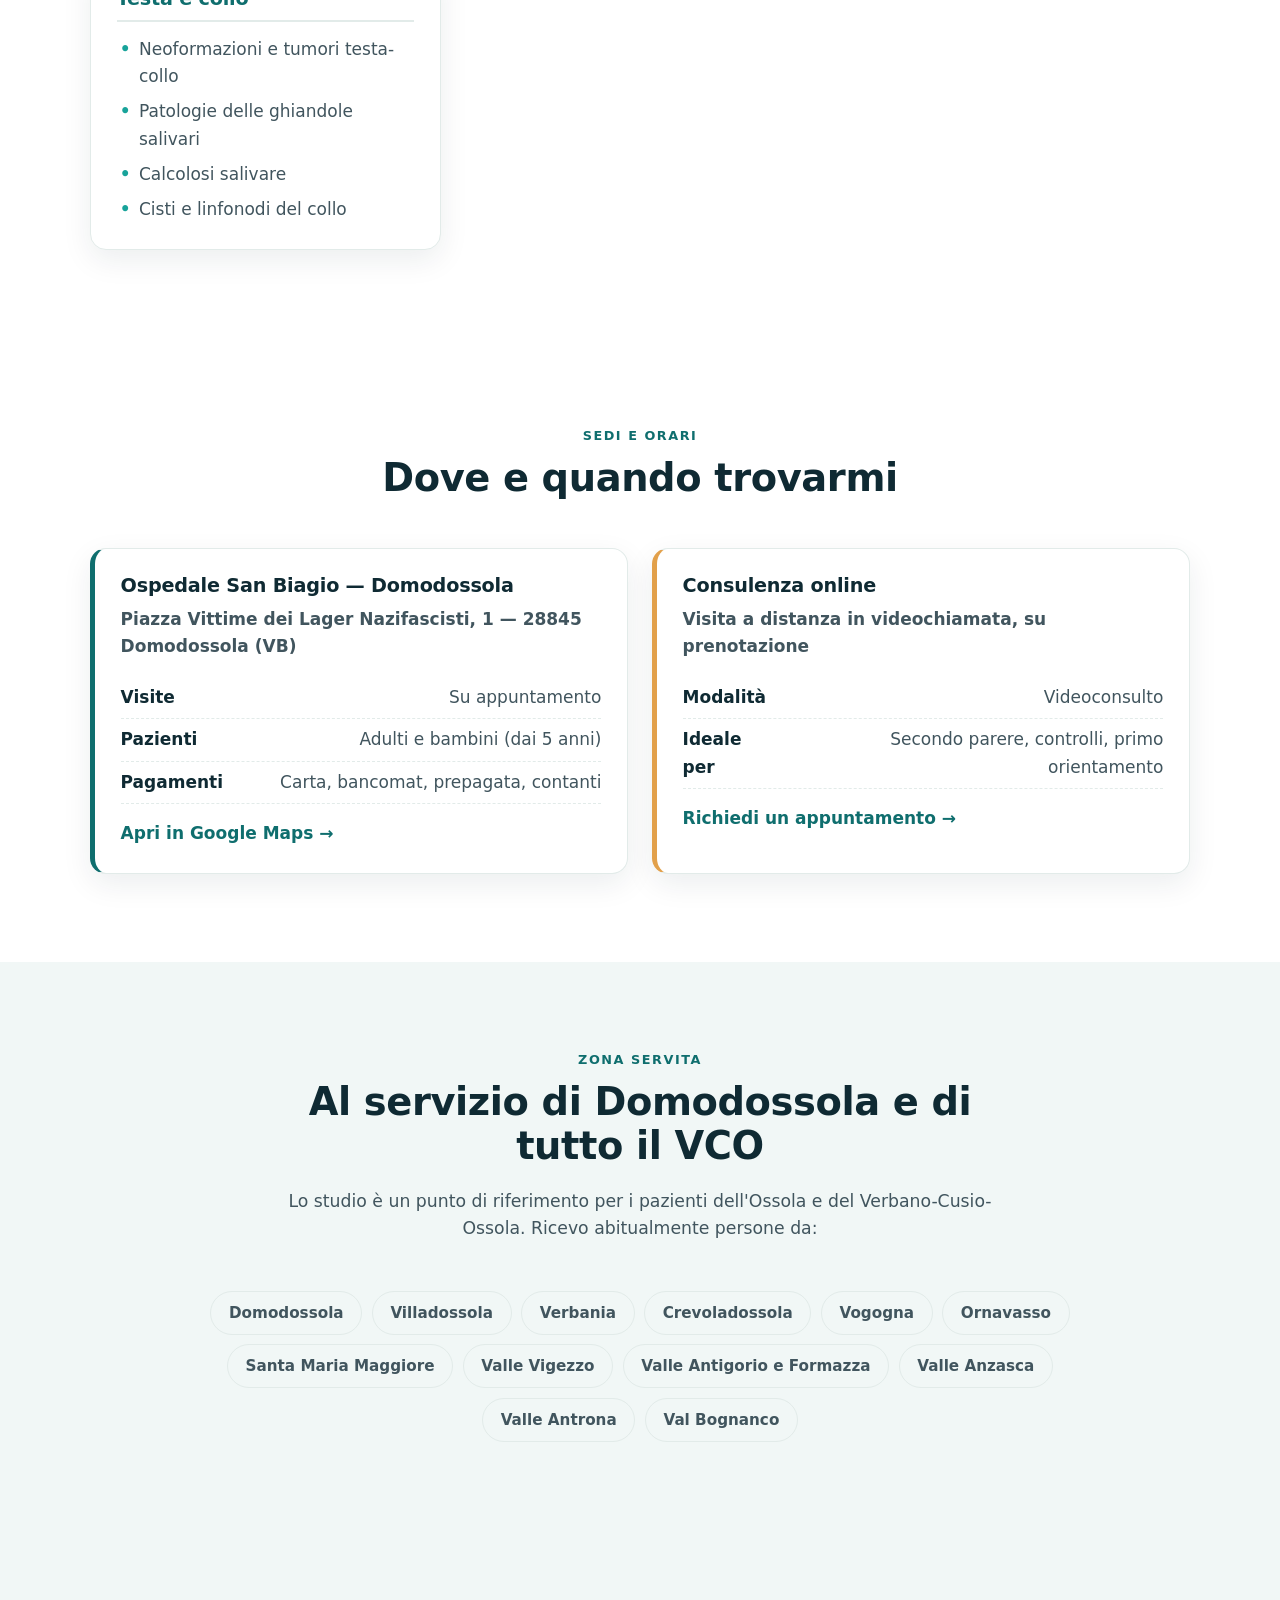
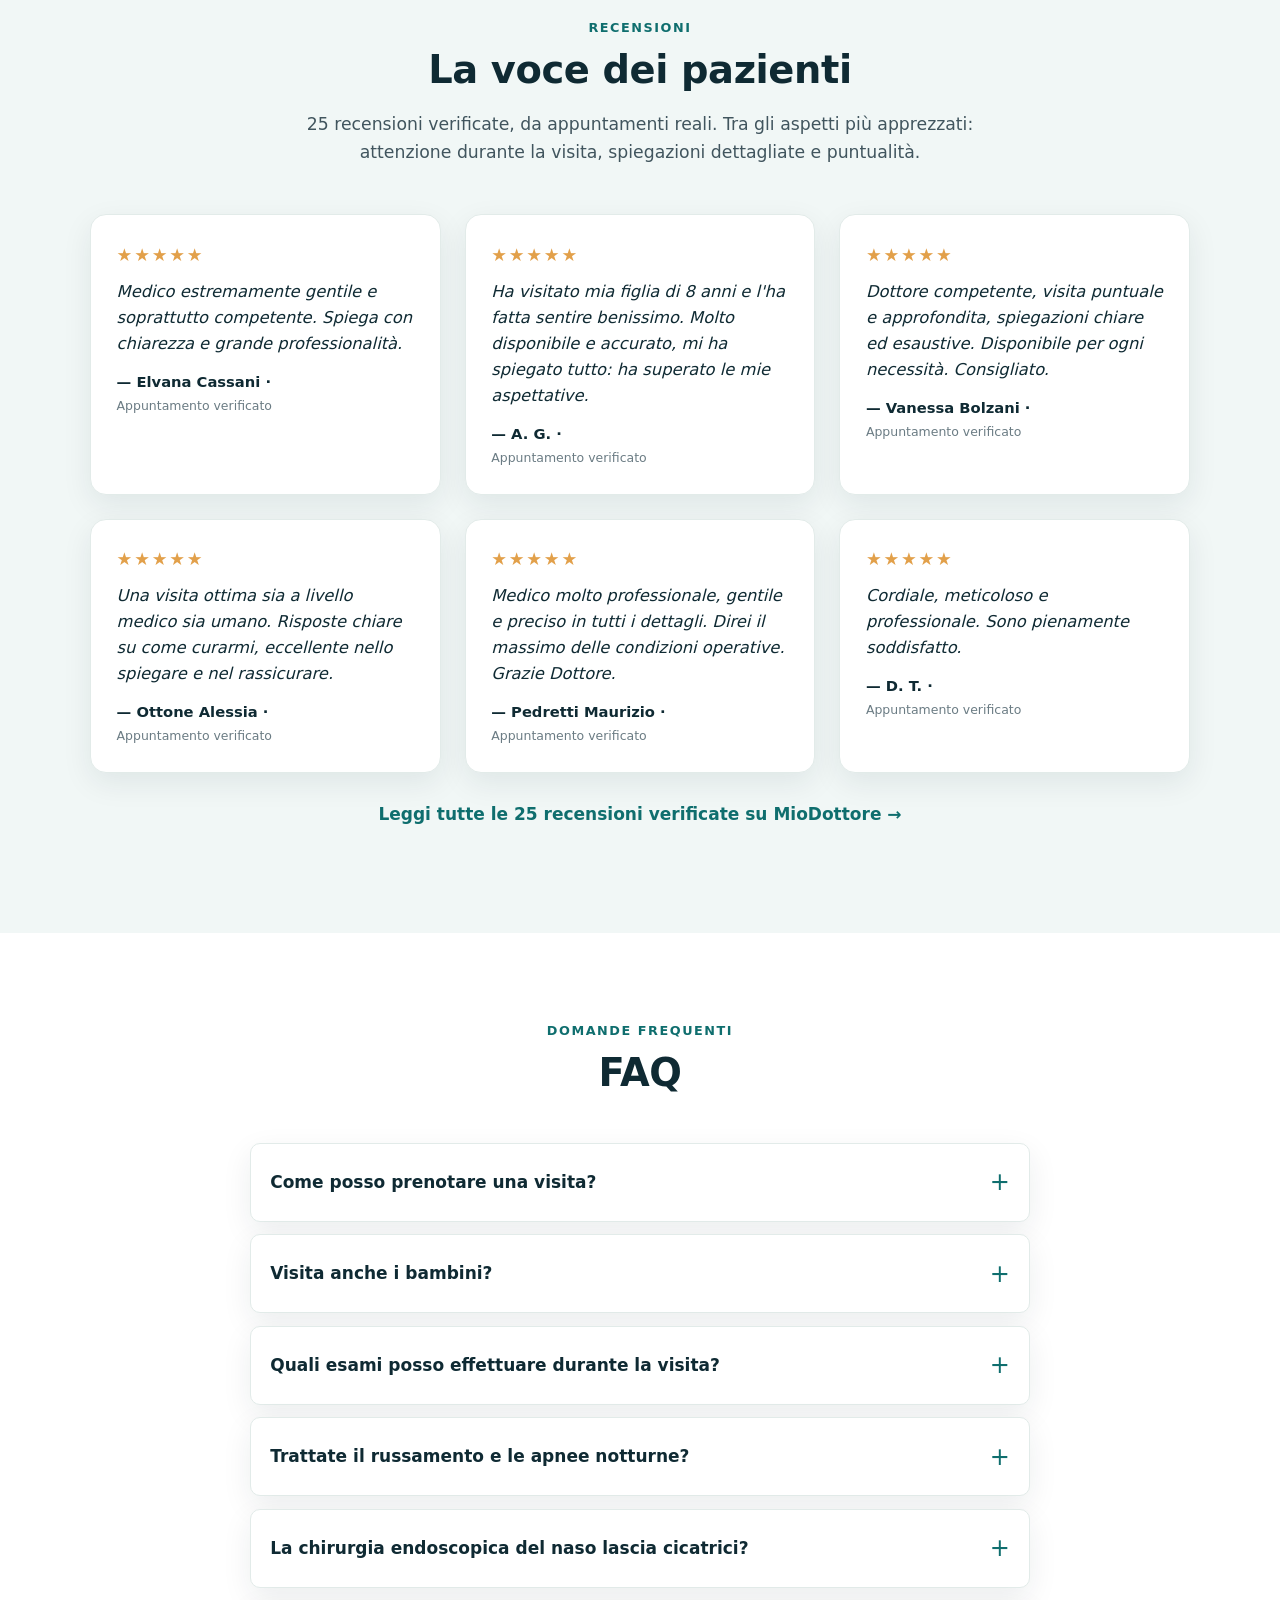
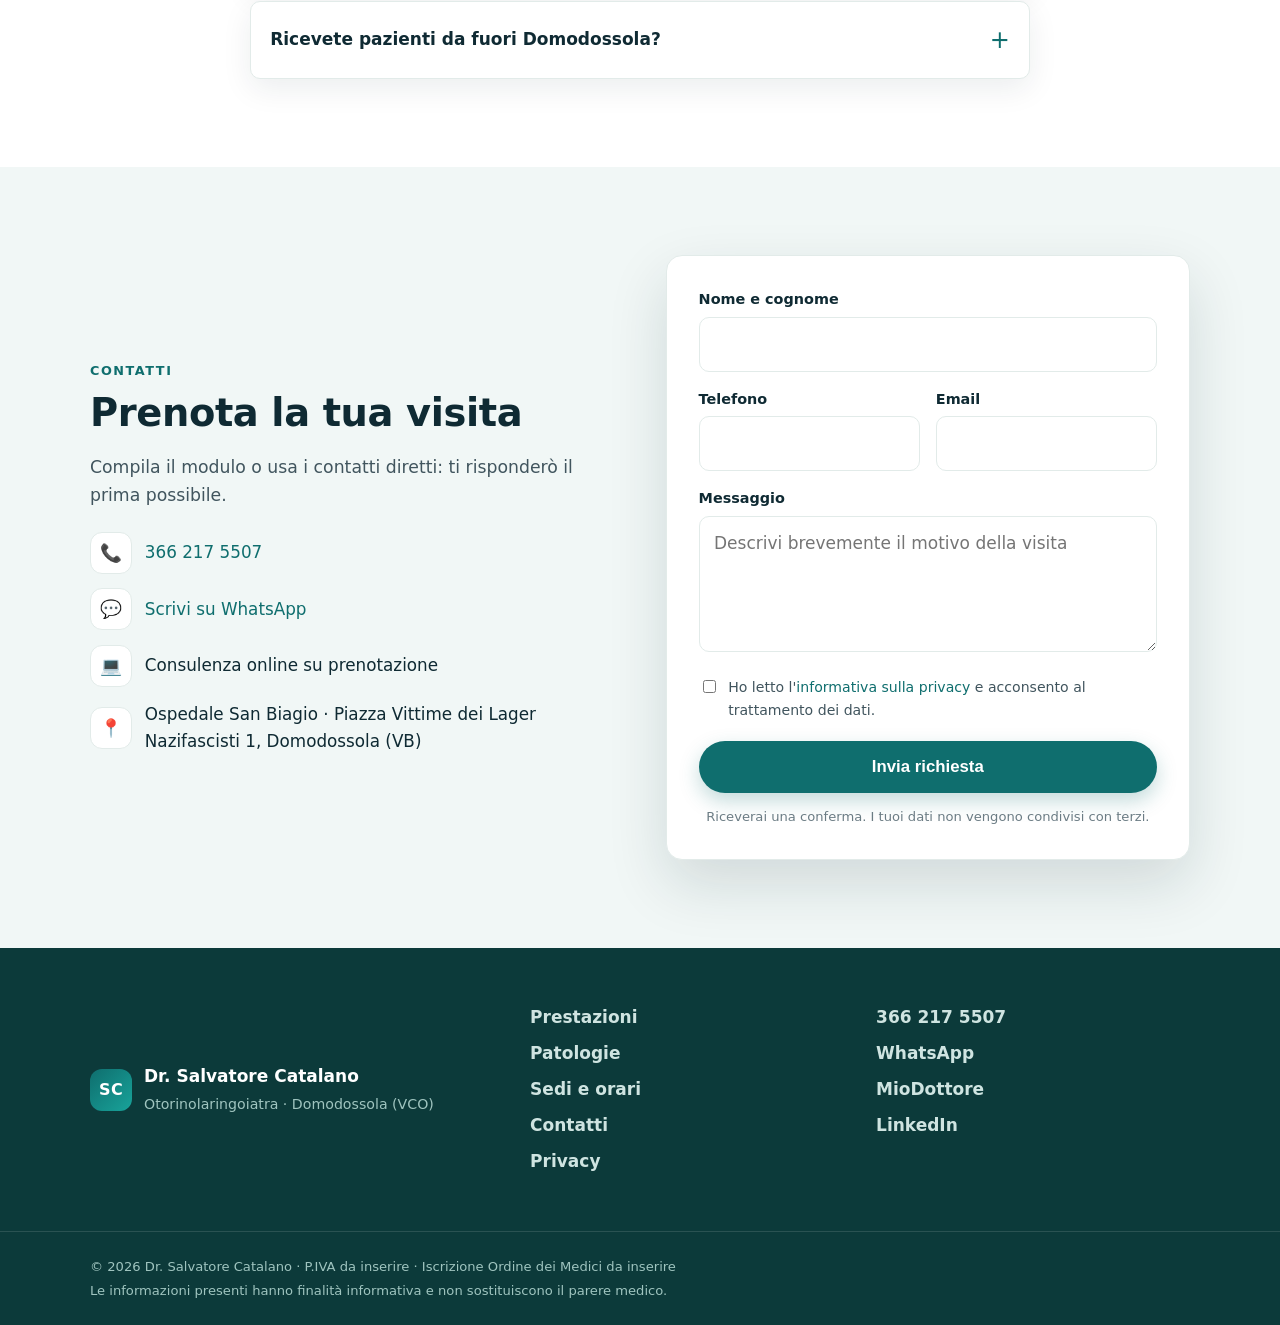
==== commit 637c36e3: "Integra dati reali da MioDottore: contatti, listino, recensioni, bio - Telefono reale 366 217 5507 (" ====
--- a/index.html
+++ b/index.html
@@ -6,8 +6,8 @@
 
   <!-- ===================== SEO PRIMARIO ===================== -->
   <title>Dr. Salvatore Catalano — Otorinolaringoiatra a Domodossola (VCO)</title>
-  <meta name="description" content="Dr. Salvatore Catalano, otorinolaringoiatra a Domodossola. Visite ORL, chirurgia endoscopica naso-sinusale, rinologia e medicina del sonno (russamento e apnee notturne). Prenota la tua visita nel VCO." />
-  <meta name="keywords" content="otorinolaringoiatra Domodossola, otorino Domodossola, otorino VCO, chirurgia endoscopica naso, apnee notturne Domodossola, rinologia Ossola, Salvatore Catalano otorino" />
+  <meta name="description" content="Dr. Salvatore Catalano, otorinolaringoiatra a Domodossola (VCO). Visite ORL, chirurgia endoscopica naso-sinusale, patologie della voce e apnee notturne. Adulti e bambini. Prenota la visita." />
+  <meta name="keywords" content="otorinolaringoiatra Domodossola, otorino Domodossola, otorino VCO, visita otorino Domodossola, chirurgia endoscopica naso, apnee notturne Domodossola, fonochirurgia, patologie della voce, otorino pediatrico Domodossola, Salvatore Catalano otorino" />
   <meta name="author" content="Dr. Salvatore Catalano" />
   <meta name="robots" content="index, follow" />
   <link rel="canonical" href="https://drsalvatorecatalano.it/" />
@@ -35,8 +35,8 @@
   <link rel="stylesheet" href="assets/css/styles.css" />
 
   <!-- ===================== DATI STRUTTURATI (SEO LOCALE) =====================
-       ⚠️ DA CONFERMARE: telefono, email, indirizzo esatto, coordinate geo, P.IVA.
-       Questi dati alimentano Google e Maps: vanno resi REALI prima della pubblicazione. -->
+       ⚠️ DA COMPLETARE prima della pubblicazione: email e P.IVA.
+       Telefono, indirizzo e coordinate sono reali. Questi dati alimentano Google e Maps. -->
   <script type="application/ld+json">
   {
     "@context": "https://schema.org",
@@ -61,11 +61,11 @@
           "address": { "@type": "PostalAddress", "addressLocality": "Domodossola", "addressRegion": "VB", "addressCountry": "IT" }
         },
         "priceRange": "€€",
-        "telephone": "+39-0324-000000",
-        "email": "info@drsalvatorecatalano.it",
+        "telephone": "+39 366 217 5507",
+        "availableLanguage": ["Italian", "English", "German"],
         "address": {
           "@type": "PostalAddress",
-          "streetAddress": "Ospedale San Biagio — Via Giuseppe Mattioli",
+          "streetAddress": "Piazza Vittime dei Lager Nazifascisti, 1 — Ospedale San Biagio",
           "addressLocality": "Domodossola",
           "addressRegion": "VB",
           "postalCode": "28845",
@@ -73,8 +73,8 @@
         },
         "geo": {
           "@type": "GeoCoordinates",
-          "latitude": "46.1167",
-          "longitude": "8.2925"
+          "latitude": "46.1175995",
+          "longitude": "8.2869053"
         },
         "areaServed": [
           { "@type": "City", "name": "Domodossola" },
@@ -88,21 +88,10 @@
           { "@type": "MedicalProcedure", "name": "Chirurgia endoscopica naso-sinusale (FESS)" },
           { "@type": "MedicalProcedure", "name": "Diagnosi e cura delle apnee ostruttive del sonno" },
           { "@type": "MedicalProcedure", "name": "Esame audiometrico e impedenzometrico" },
-          { "@type": "MedicalProcedure", "name": "Esame vestibolare" }
-        ],
-        "openingHoursSpecification": [
-          {
-            "@type": "OpeningHoursSpecification",
-            "dayOfWeek": ["Monday", "Tuesday", "Wednesday", "Thursday", "Friday"],
-            "opens": "08:30",
-            "closes": "12:30"
-          },
-          {
-            "@type": "OpeningHoursSpecification",
-            "dayOfWeek": ["Monday", "Tuesday", "Wednesday", "Thursday", "Friday"],
-            "opens": "13:30",
-            "closes": "16:00"
-          }
+          { "@type": "MedicalProcedure", "name": "Esame vestibolare" },
+          { "@type": "MedicalProcedure", "name": "Laringoscopia a fibre ottiche" },
+          { "@type": "MedicalProcedure", "name": "Fonochirurgia e patologie della voce" },
+          { "@type": "MedicalProcedure", "name": "Settoplastica e chirurgia nasale" }
         ],
         "sameAs": [
           "https://www.miodottore.it/salvatore-catalano2/otorino/domodossola",
@@ -171,8 +160,7 @@
           </p>
           <div class="hero-actions">
             <a href="#contatti" class="btn btn-primary btn-lg">Prenota una visita</a>
-            <!-- ⚠️ DA CONFERMARE: numero di telefono reale -->
-            <a href="tel:+390324000000" class="btn btn-ghost btn-lg">
+            <a href="tel:+393662175507" class="btn btn-ghost btn-lg">
               <svg viewBox="0 0 24 24" aria-hidden="true" class="ico"><path d="M6.6 10.8a15.5 15.5 0 0 0 6.6 6.6l2.2-2.2a1 1 0 0 1 1-.24 11.4 11.4 0 0 0 3.6.58 1 1 0 0 1 1 1V20a1 1 0 0 1-1 1A17 17 0 0 1 3 4a1 1 0 0 1 1-1h3.5a1 1 0 0 1 1 1 11.4 11.4 0 0 0 .58 3.6 1 1 0 0 1-.24 1z"/></svg>
               Chiama ora
             </a>
@@ -206,20 +194,20 @@
     <section class="trust-strip" aria-label="Punti di forza">
       <div class="container trust-grid">
         <div class="trust-item">
-          <strong>Approccio mini-invasivo</strong>
-          <span>Tecniche endoscopiche, recupero rapido</span>
+          <strong>25 recensioni verificate</strong>
+          <span>Da appuntamenti reali su MioDottore</span>
         </div>
         <div class="trust-item">
-          <strong>Diagnosi nel VCO</strong>
-          <span>Niente lunghe trasferte fuori provincia</span>
+          <strong>Adulti e bambini</strong>
+          <span>Pazienti pediatrici dai 5 anni</span>
         </div>
         <div class="trust-item">
-          <strong>Esperienza internazionale</strong>
-          <span>Italia e Svizzera, formazione continua</span>
+          <strong>Italiano · English · Deutsch</strong>
+          <span>Visite anche in inglese e tedesco</span>
         </div>
         <div class="trust-item">
-          <strong>Ascolto del paziente</strong>
-          <span>Percorsi di cura chiari e personalizzati</span>
+          <strong>Esperienza Italia e Svizzera</strong>
+          <span>Formazione universitaria e ospedaliera</span>
         </div>
       </div>
     </section>
@@ -239,28 +227,32 @@
           <p class="eyebrow">Chi sono</p>
           <h2>Un riferimento per l'otorinolaringoiatria nell'Ossola</h2>
           <p>
-            Sono il <strong>Dr. Salvatore Catalano</strong>, medico chirurgo specialista in
-            otorinolaringoiatria. Mi sono laureato in Medicina e Chirurgia all'<strong>Università
-            degli Studi di Salerno</strong> e ho conseguito la specializzazione in Otorinolaringoiatria
-            all'<strong>Università degli Studi di Pavia</strong>.
+            Sono il <strong>Dr. Salvatore Catalano</strong>, <strong>Dirigente Medico
+            Otorinolaringoiatra</strong> presso l'<strong>ASL del Verbano-Cusio-Ossola</strong>,
+            con sede operativa prevalente all'<strong>Ospedale San Biagio di Domodossola</strong>.
+            Mi occupo della diagnosi e del trattamento, anche chirurgico, delle patologie della
+            testa e del collo, con particolare attenzione al <strong>distretto naso-sinusale</strong>.
           </p>
           <p>
-            Ho maturato esperienza come medico assistente specialista presso l'<strong>Ente
-            Ospedaliero Cantonale (EOC) di Lugano</strong>, in Svizzera. Oggi sono
-            <strong>Dirigente Medico</strong> in Otorinolaringoiatria presso l'<strong>ASL VCO</strong>,
-            con sede all'<strong>Ospedale San Biagio di Domodossola</strong>.
+            Mi sono laureato in Medicina e Chirurgia all'<strong>Università di Salerno</strong> (2018)
+            e specializzato in Otorinolaringoiatria all'<strong>Università di Pavia</strong> (2023),
+            completando l'ultimo anno a <strong>Lugano</strong>, presso l'Ente Ospedaliero Cantonale.
+            Ho sviluppato un forte interesse per la <strong>chirurgia endoscopica naso-sinusale</strong>,
+            i <strong>disturbi respiratori del sonno</strong> e le <strong>patologie della voce</strong>.
           </p>
           <p>
-            Mi occupo della diagnosi e del trattamento, anche chirurgico, delle patologie di naso,
-            orecchio e gola, con particolare dedizione alla <strong>chirurgia rino-sinusale</strong>
-            e alla <strong>laringologia</strong>, inclusi i percorsi con <strong>farmaci biologici</strong>
-            per la rinosinusite cronica con poliposi nasale.
+            Ho frequentato numerosi corsi di dissezione anatomica e perfezionamento chirurgico in
+            Italia, Svizzera e Germania, e sto conseguendo un <strong>Master di II livello in
+            Fonochirurgia e Office-based Laryngeal Surgery</strong> all'Università di Ferrara.
+            Sono inoltre coautore di pubblicazioni scientifiche internazionali.
           </p>
           <ul class="credentials">
-            <li>Specializzazione in Otorinolaringoiatria — Università di Pavia</li>
-            <li>Laurea in Medicina e Chirurgia — Università di Salerno</li>
-            <li>Esperienza internazionale — EOC Lugano (Svizzera)</li>
-            <li>Chirurgia rino-sinusale e laringologia</li>
+            <li>Specializzazione in Otorinolaringoiatria — Università di Pavia (2023)</li>
+            <li>Laurea in Medicina e Chirurgia — Università di Salerno (2018)</li>
+            <li>Master II livello in Fonochirurgia — Università di Ferrara (in corso)</li>
+            <li>Docente clinico universitario — Università della Svizzera italiana</li>
+            <li>Esperienza ospedaliera in Italia e Svizzera (EOC Lugano)</li>
+            <li>Coautore di pubblicazioni scientifiche internazionali</li>
           </ul>
           <a href="#contatti" class="btn btn-primary">Richiedi un appuntamento</a>
         </div>
@@ -320,6 +312,27 @@
             <h3>Consulenze e medicazioni</h3>
             <p>Dermochirurgia testa-collo, medicazioni e visite di controllo post-ricovero.</p>
           </article>
+        </div>
+
+        <div class="tariffe">
+          <h3 class="tariffe-title">Prestazioni e tariffe</h3>
+          <ul class="tariffe-list">
+            <li><span>Prima visita otorinolaringoiatrica</span><b>€ 130</b></li>
+            <li><span>Visita di controllo</span><b>€ 100</b></li>
+            <li><span>Laringoscopia a fibre ottiche</span><b>€ 130</b></li>
+            <li><span>Otomicroscopia</span><b>€ 130</b></li>
+            <li><span>Esame vestibolare</span><b>€ 130</b></li>
+            <li><span>Esame audiometrico tonale</span><b>€ 60</b></li>
+            <li><span>Impedenzometria</span><b>€ 60</b></li>
+            <li><span>Medicazione</span><b>su richiesta</b></li>
+            <li><span>Chirurgia (settoplastica, chirurgia nasale, adenotonsillectomia)</span><b>su preventivo</b></li>
+            <li class="tariffe-free"><span>Consulenza online</span><b>Gratuita</b></li>
+          </ul>
+          <p class="tariffe-note">
+            Tariffe per pazienti privati senza assicurazione (non sono attive convenzioni).
+            Il costo di alcune prestazioni può variare in base al singolo caso.
+            Pagamenti accettati: carta di credito, bancomat, carta prepagata e contanti.
+          </p>
         </div>
       </div>
     </section>
@@ -394,30 +407,44 @@
 
         <div class="patologie-grid">
           <div class="pat-group">
-            <h3>Naso e seni</h3>
+            <h3>Naso e seni paranasali</h3>
             <ul>
               <li>Sinusite cronica</li>
-              <li>Poliposi nasale</li>
+              <li>Poliposi naso-sinusale</li>
               <li>Riniti e allergie</li>
+              <li>Ipertrofia dei turbinati</li>
               <li>Deviazione del setto nasale</li>
+              <li>Epistassi (sangue dal naso)</li>
             </ul>
           </div>
           <div class="pat-group">
-            <h3>Orecchio</h3>
+            <h3>Orecchio ed equilibrio</h3>
             <ul>
               <li>Otiti e otalgia</li>
               <li>Ipoacusia (calo dell'udito)</li>
               <li>Acufeni</li>
-              <li>Vertigini</li>
+              <li>Otosclerosi</li>
+              <li>Vertigini e labirintite</li>
             </ul>
           </div>
           <div class="pat-group">
-            <h3>Gola e sonno</h3>
+            <h3>Gola, voce e sonno</h3>
             <ul>
-              <li>Russamento</li>
+              <li>Disfonia e patologie della voce</li>
+              <li>Tonsilliti e faringiti</li>
+              <li>Laringite e reflusso faringo-laringeo</li>
+              <li>Russamento e roncopatia</li>
               <li>Apnee ostruttive del sonno (OSAS)</li>
-              <li>Tonsilliti e faringiti</li>
-              <li>Disfonia e abbassamento di voce</li>
+              <li>Disfagia (difficoltà a deglutire)</li>
+            </ul>
+          </div>
+          <div class="pat-group">
+            <h3>Testa e collo</h3>
+            <ul>
+              <li>Neoformazioni e tumori testa-collo</li>
+              <li>Patologie delle ghiandole salivari</li>
+              <li>Calcolosi salivare</li>
+              <li>Cisti e linfonodi del collo</li>
             </ul>
           </div>
         </div>
@@ -434,23 +461,22 @@
 
         <div class="sedi-grid">
           <article class="sede-card">
-            <h3>Ospedale San Biagio — ASL VCO</h3>
-            <!-- ⚠️ DA CONFERMARE: via e CAP esatti -->
-            <p class="sede-addr">Via Giuseppe Mattioli — 28845 Domodossola (VB)</p>
+            <h3>Ospedale San Biagio — Domodossola</h3>
+            <p class="sede-addr">Piazza Vittime dei Lager Nazifascisti, 1 — 28845 Domodossola (VB)</p>
             <dl class="orari">
-              <div><dt>Lun – Ven</dt><dd>08:30 – 12:30 · 13:30 – 16:00</dd></div>
-              <div><dt>Sab – Dom</dt><dd>Chiuso</dd></div>
+              <div><dt>Visite</dt><dd>Su appuntamento</dd></div>
+              <div><dt>Pazienti</dt><dd>Adulti e bambini (dai 5 anni)</dd></div>
+              <div><dt>Pagamenti</dt><dd>Carta, bancomat, prepagata, contanti</dd></div>
             </dl>
-            <!-- ⚠️ DA CONFERMARE: link Google Maps della sede -->
-            <a class="link-arrow" href="https://www.google.com/maps/search/Ospedale+San+Biagio+Domodossola" target="_blank" rel="noopener">Apri in Google Maps →</a>
+            <a class="link-arrow" href="https://www.google.com/maps/search/?api=1&query=46.1175995,8.2869053" target="_blank" rel="noopener">Apri in Google Maps →</a>
           </article>
 
           <article class="sede-card sede-card--alt">
-            <h3>Studio privato / Visite libere professionali</h3>
-            <!-- ⚠️ DA COMPLETARE: indirizzo studio privato, se presente -->
-            <p class="sede-addr">Indirizzo da definire — Domodossola e dintorni</p>
+            <h3>Consulenza online</h3>
+            <p class="sede-addr">Visita a distanza in videochiamata, su prenotazione</p>
             <dl class="orari">
-              <div><dt>Su appuntamento</dt><dd>Contatta lo studio per disponibilità</dd></div>
+              <div><dt>Modalità</dt><dd>Videoconsulto</dd></div>
+              <div><dt>Ideale per</dt><dd>Secondo parere, controlli, primo orientamento</dd></div>
             </dl>
             <a class="link-arrow" href="#contatti">Richiedi un appuntamento →</a>
           </article>
@@ -492,29 +518,46 @@
         <div class="section-head">
           <p class="eyebrow">Recensioni</p>
           <h2>La voce dei pazienti</h2>
-          <p class="section-sub">Alcune testimonianze raccolte dai pazienti. <!-- ⚠️ DA VERIFICARE/AGGIORNARE dai profili reali --></p>
+          <p class="section-sub">
+            25 recensioni verificate, da appuntamenti reali. Tra gli aspetti più apprezzati:
+            attenzione durante la visita, spiegazioni dettagliate e puntualità.
+          </p>
         </div>
 
         <div class="reviews-grid">
           <figure class="review">
             <div class="stars" aria-label="Valutazione 5 su 5">★★★★★</div>
-            <blockquote>Professionalità, empatia e disponibilità nel follow-up: un punto di riferimento assoluto in otorinolaringoiatria.</blockquote>
-            <figcaption>— Paziente verificato</figcaption>
+            <blockquote>Medico estremamente gentile e soprattutto competente. Spiega con chiarezza e grande professionalità.</blockquote>
+            <figcaption>— Elvana Cassani · <span>Appuntamento verificato</span></figcaption>
           </figure>
           <figure class="review">
             <div class="stars" aria-label="Valutazione 5 su 5">★★★★★</div>
-            <blockquote>Il Dr. Catalano è un esperto nel suo campo, molto preparato e molto gentile.</blockquote>
-            <figcaption>— Paziente verificato</figcaption>
+            <blockquote>Ha visitato mia figlia di 8 anni e l'ha fatta sentire benissimo. Molto disponibile e accurato, mi ha spiegato tutto: ha superato le mie aspettative.</blockquote>
+            <figcaption>— A. G. · <span>Appuntamento verificato</span></figcaption>
           </figure>
           <figure class="review">
             <div class="stars" aria-label="Valutazione 5 su 5">★★★★★</div>
-            <blockquote>Visita accurata e spiegazioni chiare. Finalmente ho capito il mio problema e come risolverlo.</blockquote>
-            <figcaption>— Paziente verificato</figcaption>
+            <blockquote>Dottore competente, visita puntuale e approfondita, spiegazioni chiare ed esaustive. Disponibile per ogni necessità. Consigliato.</blockquote>
+            <figcaption>— Vanessa Bolzani · <span>Appuntamento verificato</span></figcaption>
           </figure>
+          <figure class="review">
+            <div class="stars" aria-label="Valutazione 5 su 5">★★★★★</div>
+            <blockquote>Una visita ottima sia a livello medico sia umano. Risposte chiare su come curarmi, eccellente nello spiegare e nel rassicurare.</blockquote>
+            <figcaption>— Ottone Alessia · <span>Appuntamento verificato</span></figcaption>
+          </figure>
+          <figure class="review">
+            <div class="stars" aria-label="Valutazione 5 su 5">★★★★★</div>
+            <blockquote>Medico molto professionale, gentile e preciso in tutti i dettagli. Direi il massimo delle condizioni operative. Grazie Dottore.</blockquote>
+            <figcaption>— Pedretti Maurizio · <span>Appuntamento verificato</span></figcaption>
+          </figure>
+          <figure class="review">
+            <div class="stars" aria-label="Valutazione 5 su 5">★★★★★</div>
+            <blockquote>Cordiale, meticoloso e professionale. Sono pienamente soddisfatto.</blockquote>
+            <figcaption>— D. T. · <span>Appuntamento verificato</span></figcaption>
+          </figure>
         </div>
         <p class="reviews-cta">
-          <!-- ⚠️ DA CONFERMARE: link al profilo recensioni -->
-          <a class="link-arrow" href="https://www.miodottore.it/salvatore-catalano2/otorino/domodossola" target="_blank" rel="noopener">Leggi tutte le recensioni su MioDottore →</a>
+          <a class="link-arrow" href="https://www.miodottore.it/salvatore-catalano2/otorino/domodossola" target="_blank" rel="noopener">Leggi tutte le 25 recensioni verificate su MioDottore →</a>
         </p>
       </div>
     </section>
@@ -530,7 +573,11 @@
         <div class="faq-list">
           <details>
             <summary>Come posso prenotare una visita?</summary>
-            <p>Puoi prenotare chiamando lo studio, scrivendo via WhatsApp o email, oppure compilando il modulo di contatto in questa pagina. Ti ricontatterò per concordare giorno e orario.</p>
+            <p>Puoi prenotare chiamando o scrivendo su WhatsApp al 366 217 5507, compilando il modulo di contatto in questa pagina oppure tramite MioDottore. È disponibile anche la consulenza online su videochiamata.</p>
+          </details>
+          <details>
+            <summary>Visita anche i bambini?</summary>
+            <p>Sì, ricevo pazienti adulti e in età pediatrica (indicativamente dai 5 anni). L'accettazione dei più piccoli può variare in base alla sede della visita.</p>
           </details>
           <details>
             <summary>Quali esami posso effettuare durante la visita?</summary>
@@ -563,22 +610,19 @@
           <ul class="contact-list">
             <li>
               <span class="contact-ico" aria-hidden="true">📞</span>
-              <!-- ⚠️ DA CONFERMARE -->
-              <a href="tel:+390324000000">0324 00 00 00</a>
+              <a href="tel:+393662175507">366 217 5507</a>
             </li>
             <li>
               <span class="contact-ico" aria-hidden="true">💬</span>
-              <!-- ⚠️ DA CONFERMARE: numero WhatsApp -->
-              <a href="https://wa.me/390324000000" target="_blank" rel="noopener">Scrivi su WhatsApp</a>
+              <a href="https://wa.me/393662175507" target="_blank" rel="noopener">Scrivi su WhatsApp</a>
             </li>
             <li>
-              <span class="contact-ico" aria-hidden="true">✉️</span>
-              <!-- ⚠️ DA CONFERMARE -->
-              <a href="mailto:info@drsalvatorecatalano.it">info@drsalvatorecatalano.it</a>
+              <span class="contact-ico" aria-hidden="true">💻</span>
+              <span>Consulenza online su prenotazione</span>
             </li>
             <li>
               <span class="contact-ico" aria-hidden="true">📍</span>
-              <span>Ospedale San Biagio — Domodossola (VB)</span>
+              <span>Ospedale San Biagio · Piazza Vittime dei Lager Nazifascisti 1, Domodossola (VB)</span>
             </li>
           </ul>
         </div>
@@ -636,9 +680,8 @@
       </nav>
 
       <div class="footer-contact">
-        <!-- ⚠️ DA CONFERMARE -->
-        <a href="tel:+390324000000">0324 00 00 00</a>
-        <a href="mailto:info@drsalvatorecatalano.it">info@drsalvatorecatalano.it</a>
+        <a href="tel:+393662175507">366 217 5507</a>
+        <a href="https://wa.me/393662175507" target="_blank" rel="noopener">WhatsApp</a>
         <a href="https://www.miodottore.it/salvatore-catalano2/otorino/domodossola" target="_blank" rel="noopener">MioDottore</a>
         <a href="https://www.linkedin.com/in/salvatore-catalano-739bb5241/" target="_blank" rel="noopener">LinkedIn</a>
       </div>
@@ -655,12 +698,10 @@
 
   <!-- ===================== AZIONI FLOTTANTI (mobile) ===================== -->
   <div class="floating-actions" aria-hidden="false">
-    <!-- ⚠️ DA CONFERMARE -->
-    <a href="https://wa.me/390324000000" class="fab fab-wa" target="_blank" rel="noopener" aria-label="Scrivi su WhatsApp">
+    <a href="https://wa.me/393662175507" class="fab fab-wa" target="_blank" rel="noopener" aria-label="Scrivi su WhatsApp">
       <svg viewBox="0 0 24 24" aria-hidden="true"><path d="M12 2a10 10 0 0 0-8.5 15.2L2 22l4.9-1.3A10 10 0 1 0 12 2m0 1.8a8.2 8.2 0 0 1 0 16.4 8.1 8.1 0 0 1-4.1-1.1l-.3-.2-2.9.8.8-2.8-.2-.3A8.2 8.2 0 0 1 12 3.8m4.7 11.6c-.2.6-1.2 1.1-1.7 1.1-.4 0-1 .1-3.2-.8-2.7-1.1-4.4-3.8-4.5-4-.1-.2-1-1.4-1-2.6 0-1.3.7-1.9.9-2.1.2-.2.4-.3.6-.3h.5c.2 0 .4 0 .5.4l.7 1.7c.1.2.1.4 0 .5l-.3.5-.3.3c-.1.1-.3.3-.1.6.2.3.8 1.3 1.7 2.1 1.2 1 2.1 1.4 2.4 1.5.2.1.4.1.6-.1l.6-.7c.2-.2.3-.2.5-.1l1.6.8c.3.1.4.2.5.3z"/></svg>
     </a>
-    <!-- ⚠️ DA CONFERMARE -->
-    <a href="tel:+390324000000" class="fab fab-call" aria-label="Chiama lo studio">
+    <a href="tel:+393662175507" class="fab fab-call" aria-label="Chiama lo studio">
       <svg viewBox="0 0 24 24" aria-hidden="true"><path d="M6.6 10.8a15.5 15.5 0 0 0 6.6 6.6l2.2-2.2a1 1 0 0 1 1-.24 11.4 11.4 0 0 0 3.6.58 1 1 0 0 1 1 1V20a1 1 0 0 1-1 1A17 17 0 0 1 3 4a1 1 0 0 1 1-1h3.5a1 1 0 0 1 1 1 11.4 11.4 0 0 0 .58 3.6 1 1 0 0 1-.24 1z"/></svg>
     </a>
   </div>
--- a/assets/css/styles.css
+++ b/assets/css/styles.css
@@ -180,7 +180,7 @@
 .col-text h2 { margin-top: .2rem; }
 .about-photo, .feature-media { border-radius: var(--radius); box-shadow: var(--shadow); }
 .about-photo { aspect-ratio: 4/5; }
-.feature-media { aspect-ratio: 4/3; }
+.feature-media { aspect-ratio: 4/5; }
 
 .credentials, .ticks { list-style: none; display: grid; gap: .55rem; margin: 1.2rem 0 1.6rem; }
 .credentials li, .ticks li { padding-left: 1.8rem; position: relative; color: var(--ink-soft); }
@@ -204,6 +204,23 @@
 .card h3 { margin-bottom: .35rem; }
 .card p { color: var(--ink-soft); margin: 0; font-size: .96rem; }
 
+/* ----------------------------- Tariffe ----------------------------- */
+.tariffe {
+  margin-top: clamp(2rem, 4vw, 3rem); background: #fff; border: 1px solid var(--line);
+  border-radius: var(--radius); padding: clamp(1.4rem, 3vw, 2.2rem); box-shadow: var(--shadow);
+}
+.tariffe-title { text-align: center; margin-bottom: 1.2rem; }
+.tariffe-list { list-style: none; display: grid; grid-template-columns: repeat(2, 1fr); gap: 0 2.5rem; }
+.tariffe-list li {
+  display: flex; justify-content: space-between; align-items: baseline; gap: 1rem;
+  padding: .75rem 0; border-bottom: 1px dashed var(--line);
+}
+.tariffe-list li span { color: var(--ink-soft); }
+.tariffe-list li b { color: var(--brand); font-weight: 800; white-space: nowrap; }
+.tariffe-free b { color: #1f9e54; }
+.tariffe-note { margin: 1.3rem 0 0; font-size: .84rem; color: var(--muted); text-align: center; }
+@media (max-width: 680px) { .tariffe-list { grid-template-columns: 1fr; } }
+
 /* ----------------------------- Feature ----------------------------- */
 .feature { background: #fff; }
 
@@ -239,7 +256,8 @@
 }
 .stars { color: var(--accent); letter-spacing: .1em; font-size: 1.1rem; margin-bottom: .6rem; }
 .review blockquote { margin: 0 0 .8rem; font-size: 1.02rem; color: var(--ink); font-style: italic; }
-.review figcaption { color: var(--muted); font-weight: 600; font-size: .9rem; }
+.review figcaption { color: var(--ink); font-weight: 700; font-size: .92rem; }
+.review figcaption span { display: block; font-weight: 500; font-size: .78rem; color: var(--muted); margin-top: .15rem; }
 .reviews-cta { text-align: center; margin-top: 1.8rem; }
 
 /* ----------------------------- FAQ ----------------------------- */
@@ -343,7 +361,7 @@
   margin: 0; background: #fff; border: 1px solid var(--line);
   border-radius: var(--radius); overflow: hidden; box-shadow: var(--shadow);
 }
-.gallery-item img { width: 100%; aspect-ratio: 4/3; object-fit: cover; display: block; }
+.gallery-item img { width: 100%; aspect-ratio: 4/5; object-fit: cover; display: block; }
 .gallery-item figcaption { padding: .9rem 1.2rem; font-weight: 600; color: var(--ink-soft); font-size: .95rem; }
 
 /* ----------------------------- Zona servita ----------------------------- */
